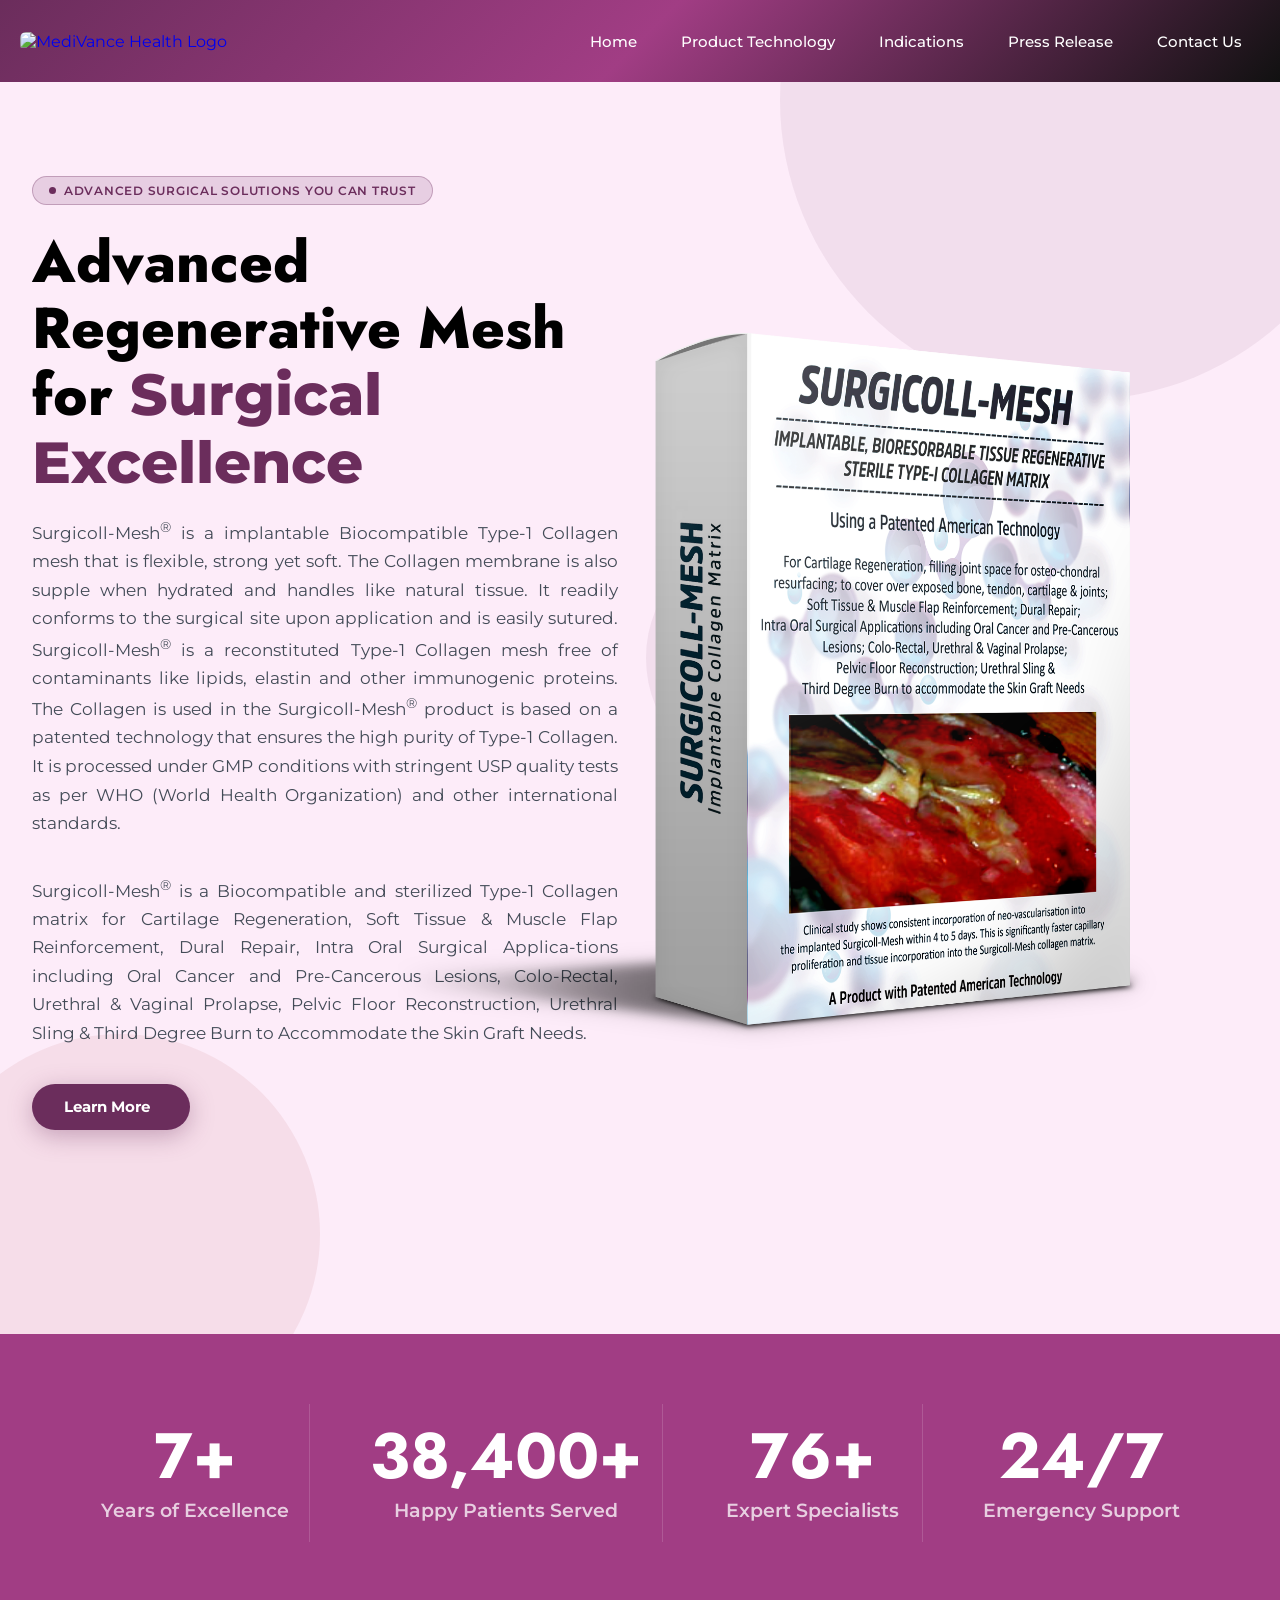
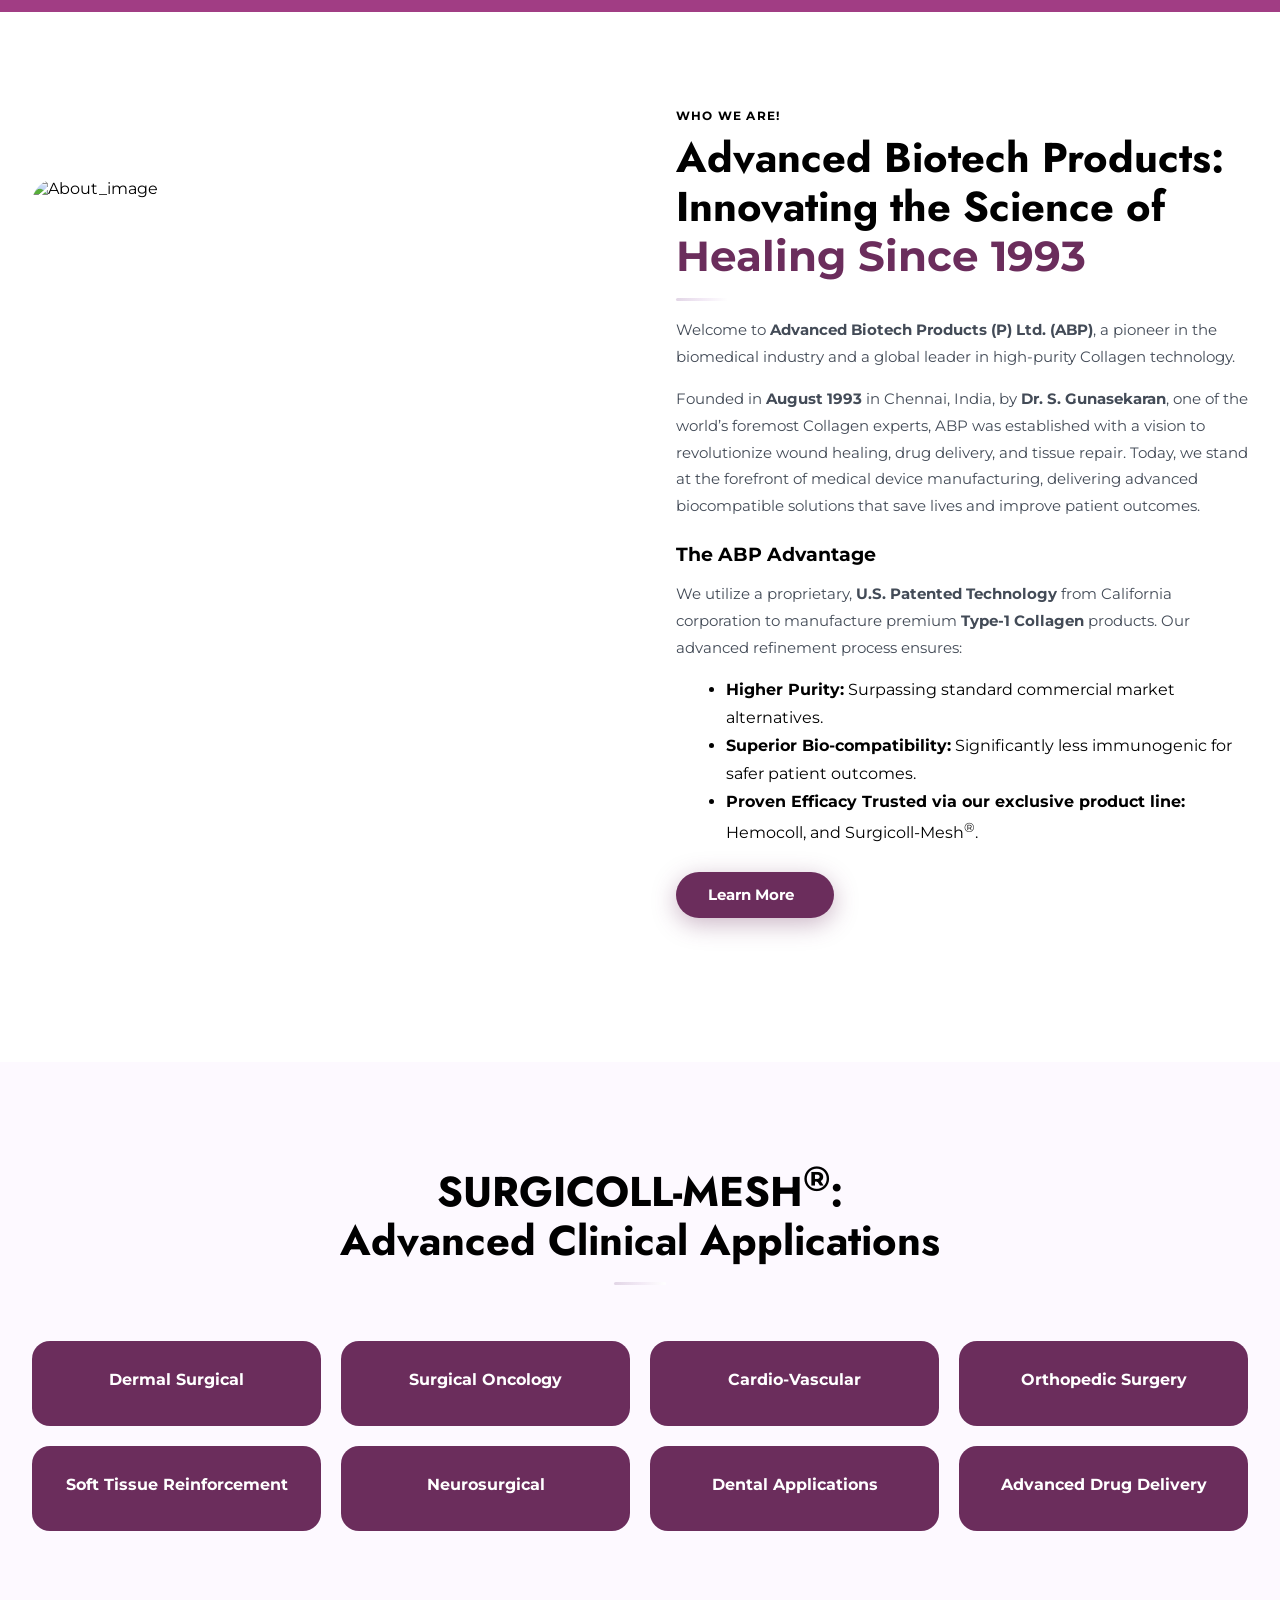
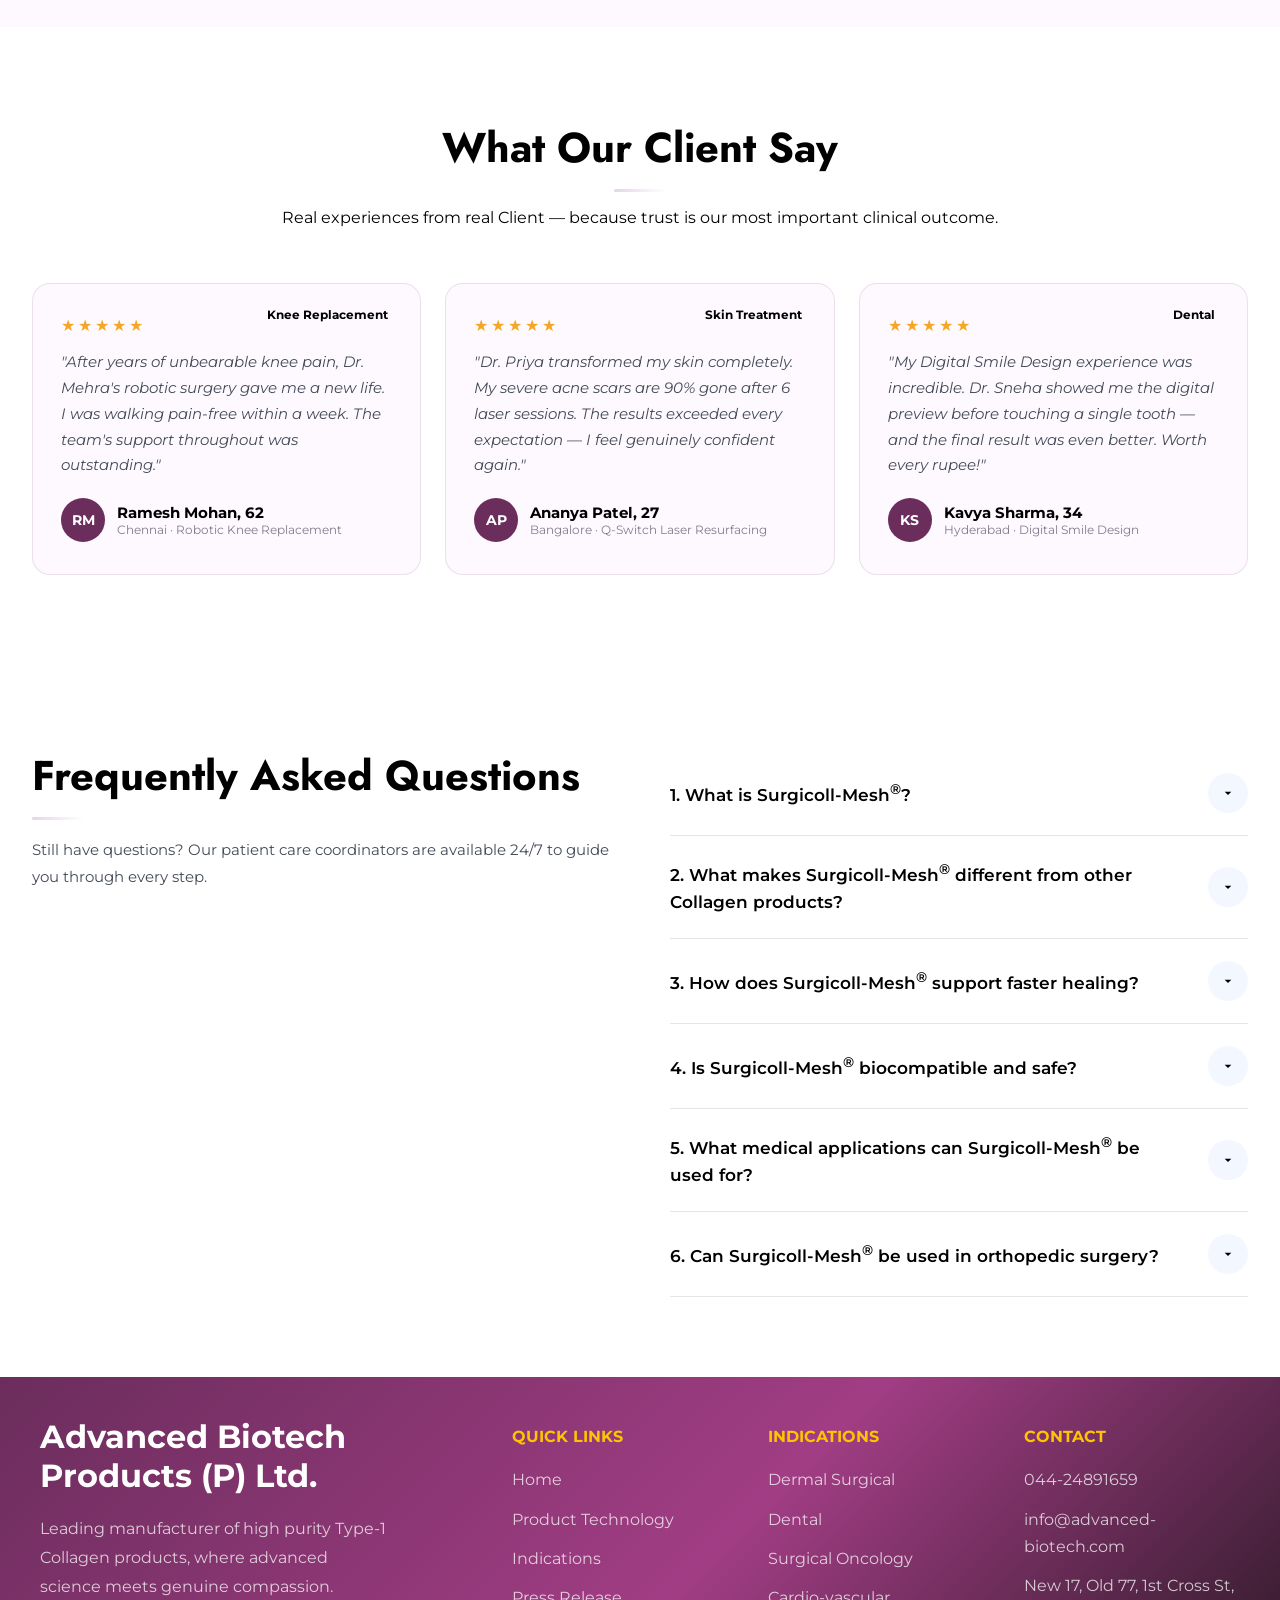
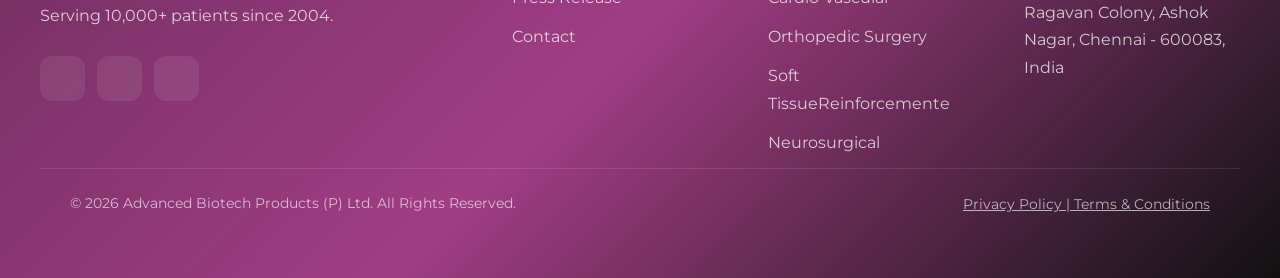
==== index.html @ 718ac9c0 "surgical changes" ====
<!DOCTYPE html>
<html lang="en">

<head>
  <meta charset="UTF-8">
  <meta name="viewport" content="width=device-width, initial-scale=1.0">
  <title>Home | Advanced Biotech Products Pvt Ltd</title>
  <link rel="icon" href="./home/ABP-symbol.png" type="image/x-icon">
  <link rel="stylesheet" href="./css/nav_footer.css">
  <link rel="stylesheet" href="./css/main.css">
  <!-- Font Awesome CDN for icons  -->
  <link rel="stylesheet" href="https://cdnjs.cloudflare.com/ajax/libs/font-awesome/7.0.1/css/all.min.css"
    integrity="sha512-2SwdPD6INVrV/lHTZbO2nodKhrnDdJK9/kg2XD1r9uGqPo1cUbujc+IYdlYdEErWNu69gVcYgdxlmVmzTWnetw=="
    crossorigin="anonymous" referrerpolicy="no-referrer" />
  <link rel="stylesheet" href="https://cdnjs.cloudflare.com/ajax/libs/font-awesome/7.0.1/css/all.min.css"
    integrity="sha512-2SwdPD6INVrV/lHTZbO2nodKhrnDdJK9/kg2XD1r9uGqPo1cUbujc+IYdlYdEErWNu69gVcYgdxlmVmzTWnetw=="
    crossorigin="anonymous" referrerpolicy="no-referrer" />
</head>

<body>
  <!--Header-->
  <div id="rs-header"></div>
  <script>
    fetch("./page/nav.html")
      .then(res => res.text())
      .then(data => {
        document.getElementById("rs-header").innerHTML = data;
        initNavbar();
      });</script>
  <!-- Hero -->
  <section id="hero">
    <div class="hero-bg-shapes">
      <div class="hero-circle hc1"></div>
      <div class="hero-circle hc2"></div>
      <div class="hero-circle hc3"></div>
    </div>
    <div class="hero-grid">
      <div class="hero-content reveal">
        <div class="hero-badge">
          <div class="hero-badge-dot"></div>
          <span>Advanced Surgical Solutions You Can Trust</span>
        </div>
        <h1 class="hero-h1 ">Advanced Regenerative Mesh for <em>Surgical Excellence</em></h1>
        <p class="hero-sub text-dark">Surgicoll-Mesh<sup>®</sup> is a implantable Biocompatible Type-1 Collagen mesh
          that is flexible, strong yet soft. The Collagen
          membrane is also supple when hydrated and handles like natural tissue. It readily conforms to the surgical
          site upon application and is easily sutured. Surgicoll-Mesh<sup>®</sup> is a reconstituted Type-1 Collagen
          mesh free of
          contaminants like lipids, elastin and other immunogenic proteins. The Collagen is used in the
          Surgicoll-Mesh<sup>®</sup>
          product is based on a patented technology that ensures the high purity of Type-1 Collagen. It is processed
          under
          GMP conditions with stringent USP quality tests as per WHO (World Health Organization) and other international
          standards.</p>
        <p class="hero-sub  text-dark">Surgicoll-Mesh<sup>®</sup> is a Biocompatible and sterilized Type-1 Collagen
          matrix for Cartilage Regeneration, Soft Tissue & Muscle Flap Reinforcement, Dural Repair, Intra Oral Surgical
          Applica-tions including Oral Cancer and Pre-Cancerous Lesions, Colo-Rectal, Urethral & Vaginal Prolapse,
          Pelvic Floor Reconstruction, Urethral Sling & Third Degree Burn to Accommodate the Skin Graft Needs. </p>
        <div class="hero-btns">
          <a href="./page/product.html" class="btn-primary">
            Learn More
            <i class="fa-solid fa-arrow-right"></i>
          </a>
        </div>
      </div>
      <!-- Floating Inquiry Form -->
      <div class="image-box">
        <img src="./home/Surgicoll-Mesh High Res Box.png" alt="Doctor_image" class="floating-img">
      </div>
    </div>
  </section>

  <!-- ─── STATS BAND ─── -->
  <div class="stats-band" id="stats-section">
    <div class="stats-inner">

      <div class="stat-item">
        <span class="stat-num" data-target="20">0</span>
        <div class="stat-label">Years of Excellence</div>
      </div>

      <div class="stat-item">
        <span class="stat-num" data-target="100000">0</span>
        <div class="stat-label">Happy Patients Served</div>
      </div>

      <div class="stat-item">
        <span class="stat-num" data-target="200">0</span>
        <div class="stat-label">Expert Specialists</div>
      </div>

      <div class="stat-item">
        <span class="stat-num">24/7</span>
        <div class="stat-label">Emergency Support</div>
      </div>

    </div>
  </div>

  <!--About-->
  <section id="about-us">
    <div class="section-inner">
      <div class="about-grid">
        <div class="about-img reveal">
          <div class="about-img-main">
            <img src="./home/who_we_are.jpg" alt="About_image" width="100%" height="100%"
              style="object-fit:cover;border-radius:8px;">
          </div>
        </div>
        <div class="about-content reveal reveal-delay-2">
          <span class="section-tag">Who We Are!</span>
          <h2 class="section-h2">Advanced Biotech Products: Innovating the Science of <em
              style="color:var(--purple-brand);font-style:normal">Healing Since 1993</em></h2>
          <div class="divider"></div>
          <p style="font-size:.95rem;color:var(--text-mid);line-height:1.75;margin-bottom:16px;">Welcome to <b>Advanced
              Biotech Products (P) Ltd. (ABP)</b>, a pioneer in the biomedical industry and a global leader in
            high-purity
            Collagen technology.</p>
          <p style="font-size:.95rem;color:var(--text-mid);line-height:1.75;">Founded in <b>August 1993</b> in Chennai,
            India,
            by <b>Dr. S. Gunasekaran</b>, one of the world’s foremost Collagen experts, ABP was established with a
            vision to
            revolutionize wound healing, drug delivery, and tissue repair. Today, we stand at the forefront of medical
            device manufacturing, delivering advanced biocompatible solutions that save lives and improve patient
            outcomes.</p>
          <div class="tags">
            <h3 class="tag-heading">The ABP Advantage</h3>
            <p class="tag-sub">We utilize a proprietary, <b>U.S. Patented Technology</b> from California corporation to
              manufacture premium <b>Type-1 Collagen</b> products. Our advanced refinement process ensures:</p>
            <ul class="tag-list">
              <li class="tag-item"><b>Higher Purity:</b> Surpassing standard commercial market alternatives.</li>
              <li class="tag-item"><b>Superior Bio-compatibility:</b> Significantly less immunogenic for safer patient
                outcomes.</li>
              <li class="tag-item"><b>Proven Efficacy Trusted via our exclusive product line:</b> Hemocoll, and
                Surgicoll-Mesh<sup>®</sup>.</li>
            </ul>
          </div>
          <div class="hero-btns">
            <a href="./page/product.html" class="btn-primary">
              Learn More
              <i class="fa-solid fa-arrow-right"></i>
            </a>
          </div>
        </div>
      </div>
    </div>
  </section>
 
  <!-- ─── SERVICES ─── -->
  <section id="services">
    <div class="section-inner">
      <div class="section-header center">
        <h2 class="section-h2">SURGICOLL-MESH<sup>®</sup>:<br>Advanced Clinical Applications
        </h2>
        <div class="divider center"></div>
      </div>
      <div class="services-grid">
        <div class="service-card reveal">
          <div class="sc-content">
            <div class="sc-title">
              <p class="sc-link">Dermal Surgical</p>
            </div>
          </div>
        </div>

        <div class="service-card reveal reveal-delay-1">
          <div class="sc-content">
            <div class="sc-title">
              <p class="sc-link">Surgical Oncology</p>
            </div>
          </div>
        </div>

        <div class="service-card reveal reveal-delay-2">
          <div class="sc-content">
            <div class="sc-title">
              <p class="sc-link">Cardio-Vascular</p>
            </div>
          </div>
        </div>

        <div class="service-card reveal reveal-delay-3">
          <div class="sc-content">
            <div class="sc-title">
              <p class="sc-link">Orthopedic Surgery</p>
            </div>
          </div>
        </div>

        <div class="service-card reveal">
          <div class="sc-content">
            <div class="sc-title">
              <p class="sc-link">Soft Tissue Reinforcement</p>
            </div>
          </div>
        </div>

        <div class="service-card reveal reveal-delay-1">
          <div class="sc-content">
            <div class="sc-title">
              <p class="sc-link">Neurosurgical</p>
            </div>
          </div>
        </div>

        <div class="service-card reveal reveal-delay-2">
          <div class="sc-content">
            <div class="sc-title">
              <p class="sc-link">Dental Applications</p>
            </div>
          </div>
        </div>

        <div class="service-card reveal reveal-delay-3">
          <div class="sc-content">
            <div class="sc-title">
              <p class="sc-link">Advanced Drug Delivery</p>
            </div>
          </div>
        </div>

      </div>
    </div>
  </section>




  <!-- ─── TESTIMONIALS ─── -->
  <section id="testimonials">
    <div class="section-inner">
      <div class="section-header center">
        <h2 class="section-h2">What Our Client Say</h2>
        <div class="divider center"></div>
        <p class="section-sub">Real experiences from real Client — because trust is our most important clinical
          outcome.</p>
      </div>
      <div class="testimonials-slider">

        <div class="testi-card reveal">
          <div class="testi-tag">Knee Replacement</div>
          <div class="testi-stars"><span>★</span><span>★</span><span>★</span><span>★</span><span>★</span></div>
          <div class="testi-quote">"After years of unbearable knee pain, Dr. Mehra's robotic surgery gave me a new life.
            I was walking pain-free within a week. The team's support throughout was outstanding."</div>
          <div class="testi-author">
            <div class="ta-avatar" style="background:var(--purple-brand);color:#fff">RM</div>
            <div>
              <div class="ta-name">Ramesh Mohan, 62</div>
              <div class="ta-info">Chennai · Robotic Knee Replacement</div>
            </div>
          </div>
        </div>

        <div class="testi-card reveal reveal-delay-1">
          <div class="testi-tag">Skin Treatment</div>
          <div class="testi-stars"><span>★</span><span>★</span><span>★</span><span>★</span><span>★</span></div>
          <div class="testi-quote">"Dr. Priya transformed my skin completely. My severe acne scars are 90% gone after 6
            laser sessions. The results exceeded every expectation — I feel genuinely confident again."</div>
          <div class="testi-author">
            <div class="ta-avatar" style="background:var(--purple-brand);color:#fff">AP</div>
            <div>
              <div class="ta-name">Ananya Patel, 27</div>
              <div class="ta-info">Bangalore · Q-Switch Laser Resurfacing</div>
            </div>
          </div>
        </div>

        <div class="testi-card reveal reveal-delay-2">
          <div class="testi-tag">Dental</div>
          <div class="testi-stars"><span>★</span><span>★</span><span>★</span><span>★</span><span>★</span></div>
          <div class="testi-quote">"My Digital Smile Design experience was incredible. Dr. Sneha showed me the digital
            preview before touching a single tooth — and the final result was even better. Worth every rupee!"</div>
          <div class="testi-author">
            <div class="ta-avatar" style="background:var(--purple-brand);color:#fff">KS</div>
            <div>
              <div class="ta-name">Kavya Sharma, 34</div>
              <div class="ta-info">Hyderabad · Digital Smile Design</div>
            </div>
          </div>
        </div>

      </div>
    </div>
  </section>

  <!-- ─── FAQ ─── -->
<section id="faq">
  <div class="section-inner">
    <div class="faq-grid">

      <!-- Left Content -->
      <div class="reveal">
        <h2 class="section-h2">Frequently Asked Questions</h2>
        <div class="divider"></div>

        <p class="faq-content-text">
          Still have questions? Our patient care coordinators are available 24/7 to guide you through every step.
        </p>
      </div>

      <!-- FAQ List -->
      <div class="faq-list reveal reveal-delay-2">

        <div class="faq-item">
          <button class="faq-q">
            <span>1. What is Surgicoll-Mesh<sup>®</sup>?</span>
            <span class="faq-arrow">
              <svg viewBox="0 0 24 24">
                <path d="M7 10l5 5 5-5z" />
              </svg>
            </span>
          </button>
          <div class="faq-a">
            <div class="faq-content">
              <p>Surgicoll-Mesh<sup>®</sup> is an implantable, bioresorbable, sterile Type-1 Collagen matrix designed to support tissue regeneration, wound healing, and surgical reconstruction. It is manufactured using patented high-purity Collagen technology for superior biocompatibility and clinical performance.</p>
            </div>
          </div>
        </div>

        <div class="faq-item">
          <button class="faq-q">
            <span>2. What makes Surgicoll-Mesh<sup>®</sup> different from other Collagen products?</span>
            <span class="faq-arrow">
              <svg viewBox="0 0 24 24">
                <path d="M7 10l5 5 5-5z" />
              </svg>
            </span>
          </button>
          <div class="faq-a">
            <div class="faq-content">
              <p>Unlike conventional Collagen products, Surgicoll-Mesh<sup>®</sup> contains ultra-pure Type-1 Collagen that is free from contaminants such as elastin, lipids, and immunogenic proteins. Its phosphorylated Collagen structure enhances cellular signaling and promotes faster tissue regeneration.</p>
            </div>
          </div>
        </div>

        <div class="faq-item">
          <button class="faq-q">
            <span>3. How does Surgicoll-Mesh<sup>®</sup> support faster healing?</span>
            <span class="faq-arrow">
              <svg viewBox="0 0 24 24">
                <path d="M7 10l5 5 5-5z" />
              </svg>
            </span>
          </button>
          <div class="faq-a">
            <div class="faq-content">
              <p>The phosphorylated Type-1 Collagen helps attract cells, improve cell communication, and stimulate tissue remodeling. Clinical observations have shown neo-vascularization and capillary formation within 4 to 5 days after application, supporting faster healing and tissue integration.</p>
            </div>
          </div>
        </div>

        <div class="faq-item">
          <button class="faq-q">
            <span>4. Is Surgicoll-Mesh<sup>®</sup> biocompatible and safe?</span>
            <span class="faq-arrow">
              <svg viewBox="0 0 24 24">
                <path d="M7 10l5 5 5-5z" />
              </svg>
            </span>
          </button>
          <div class="faq-a">
            <div class="faq-content">
              <p>Yes. Surgicoll-Mesh<sup>®</sup> is highly biocompatible, non-immunogenic, and designed to integrate naturally with surrounding tissues. It is manufactured under stringent quality standards and sterilized using ethylene oxide for safe clinical use.</p>
            </div>
          </div>
        </div>

        <div class="faq-item">
          <button class="faq-q">
            <span>5. What medical applications can Surgicoll-Mesh<sup>®</sup> be used for?</span>
            <span class="faq-arrow">
              <svg viewBox="0 0 24 24">
                <path d="M7 10l5 5 5-5z" />
              </svg>
            </span>
          </button>
          <div class="faq-a">
            <div class="faq-content">
              <p>Surgicoll-Mesh<sup>®</sup> is used in oral and maxillofacial surgery, burn care, diabetic ulcer treatment, orthopedic procedures, cartilage regeneration, hernia repair, pelvic floor reconstruction, cardiovascular surgery, and neurosurgical applications such as dura repair and nerve wrapping.</p>
            </div>
          </div>
        </div>

        <div class="faq-item">
          <button class="faq-q">
            <span>6. Can Surgicoll-Mesh<sup>®</sup> be used in orthopedic surgery?</span>
            <span class="faq-arrow">
              <svg viewBox="0 0 24 24">
                <path d="M7 10l5 5 5-5z" />
              </svg>
            </span>
          </button>
          <div class="faq-a">
            <div class="faq-content">
              <p>Yes. It is suitable for osteochondral resurfacing, cartilage regeneration, tendon repair, rotator cuff reconstruction, Achilles tendon repair, and other orthopedic soft tissue applications where tissue support and regeneration are required.</p>
            </div>
          </div>
        </div>

      </div>
    </div>
  </div>
</section>


  <!-- _____footer_______-->
  <div id="rs-footer"></div>
  <script>
    fetch("./page/footer.html")
      .then(res => res.text())
      .then(data => {
        document.getElementById("rs-footer").innerHTML = data;
      });</script>
  <script src="./js/nav.js"></script>
  <script src="./js/main.js"></script>
</body>

</html>
---- css/nav_footer.css ----
@import url('https://fonts.googleapis.com/css2?family=Montserrat:ital,wght@0,100..900;1,100..900&display=swap');

* {
    margin: 0;
    padding: 0;
    box-sizing: border-box;
    font-family: 'Montserrat', sans-serif;
}

:root {

    /* Primary Brand Colors */
    --purple-brand: #6B2D5C;     /* Main pill button & lower headline text */
    --navy-brand: #131E51;       /* Top description text */
    --purple-mid: #fdecf9;       /* Mid-tone purple for hover states/ui elements */

    /* Accent Colors */
    --lavender-accent: #E2D6E6;  /* Soft lavender-pink from background wave */
    --lavender-light: #F6F0F8;   /* Lightened tint for background highlights */
    --plum-bright: #A13D84;      /* Vibrant purple variation for interactive elements */

    /* Neutrals */
    --white: #FFFFFF;
    --off-white: #FDF9FF;        /* Extremely light purple-tinted background from image */

    /* Text Colors */
    --text-dark: #182230;        /* Main high-contrast bold headline text */
    --text-mid: #434B57;         /* Readable description/body text */
    --text-light: #807D8C;       /* Muted text and captions */

    /* Borders & Shadows (Softened and tinted to match the new palette) */
    --border: rgba(107, 45, 92, 0.12);

    --shadow-sm: 0 2px 12px rgba(19, 30, 81, 0.06);
    --shadow-md: 0 8px 32px rgba(107, 45, 92, 0.08);
    --shadow-lg: 0 20px 60px rgba(107, 45, 92, 0.12);

    --glass: rgba(255, 255, 255, 0.85);

    /* Main Hero Gradient (Elegant transition from deep navy to rich brand purple) */
    --gradient-hero: linear-gradient(135deg,
            #6B2D5C 0%,
            #FFFFFF 100%);

    /* Brand Accent Gradient (Soft fluid transition inspired by the background wave) */
    --gradient-accent: linear-gradient(90deg,
            #E2D6E6 0%,
            #F2E9F5 50%,
            #FFFFFF 100%);
     --gradient-bar:linear-gradient(135deg, #6B2D5C, #A13D84, #111111);
    /* Optional Section Gradient */
    --gradient-section: linear-gradient(135deg,
            #FDF9FF 0%,
            #F2EAF5 100%);

    --radius: 18px;
    --radius-sm: 10px;
}


/* ─────────────────────────────
   MEDIVANCE NAVBAR
───────────────────────────── */

.mv-nav-wrap {
    position: fixed;
    top: 0;
    left: 0;
    width: 100%;
    z-index: 9999;
    transition: 0.35s ease;
    padding: 0 20px;
    box-sizing: border-box;
    background: var(--gradient-bar);
}

.mv-nav-wrap.mv-nav-solid {
    background: rgba(255, 255, 255, 0.96);
    backdrop-filter: blur(18px);
    box-shadow: 0 8px 30px rgba(0, 0, 0, 0.06);
    border-bottom: 1px solid rgba(0, 0, 0, 0.06);
}

.mv-nav-inner {
    max-width: 1320px;
    margin: auto;
    height: 82px;
    display: flex;
    align-items: center;
    justify-content: space-between;
    gap: 20px;
}

/* LOGO */

.mv-nav-logo {
    display: flex;
    align-items: center;
    text-decoration: none;
    flex-shrink: 0;
}

.mv-nav-logo img {
    width: 300px;
    max-width: 300px;
    border-radius: 6px;
    height: auto;
    display: block;
}

/* NAV LINKS */

.mv-nav-links {
    display: flex;
    align-items: center;
    gap: 8px;
    list-style: none;
    margin: 0;
    padding: 0;
}

.mv-nav-item {
    position: relative;
}

.mv-nav-link {
    position: relative;
    display: flex;
    align-items: center;
    justify-content: center;
    text-decoration: none;
    font-size: 15px;
    font-weight: 500;
    color: #ffffff;
    padding: 12px 18px;
    border-radius: 12px;
    transition: 0.3s ease;
    white-space: nowrap;
}

.mv-nav-wrap.mv-nav-solid .mv-nav-link {
    color: #1e293b;
}

.mv-nav-link:hover {
    background: rgba(255, 255, 255, 0.12);
    color: var(--off-white);
}

/* CTA */

.mv-nav-btn {
    display: inline-flex;
    align-items: center;
    justify-content: center;
    padding: 13px 24px;
    background: var(--navy);
    border: 1px solid #585858;
    color: #ffffff;
    border-radius: 14px;
    text-decoration: none;
    font-size: 14px;
    font-weight: 600;
    transition: 0.3s ease;
}

.mv-nav-btn:hover {
    background: var(--cyan);
    transform: translateY(-2px);
    color: #ffffff;
}

/* DESKTOP DROPDOWN */

.mv-dropdown-menu {
    position: absolute;
    top: 115%;
    left: 0;
    min-width: 260px;
    background-color : #ffe7f9;
    border-radius: 18px;
    padding: 14px;
    list-style: none;
    margin: 0;
    opacity: 0;
    visibility: hidden;
    transform: translateY(10px);
    transition: 0.3s ease;
    box-shadow: 0 18px 50px rgba(0, 0, 0, 0.08);
    border: 1px solid rgba(0, 0, 0, 0.05);
}

.mv-has-dropdown:hover .mv-dropdown-menu {
    opacity: 1;
    visibility: visible;
    transform: translateY(0);
}

.mv-dropdown-item {
    width: 100%;
}

.mv-dropdown-link {
    display: block;
    padding: 12px 14px;
    border-radius: 12px;
    text-decoration: none;
    color: #334155;
    font-size: 14px;
    transition: 0.25s ease;
}

.mv-dropdown-link:hover {
    background: var(--purple-brand);
    color: var(--white);
}

/* MOBILE TOGGLE */

.mv-mobile-toggle {
    width: 48px;
    height: 48px;
    display: none;
    align-items: center;
    justify-content: center;
    border-radius: 12px;
    cursor: pointer;
    transition: 0.3s ease;
}

.mv-mobile-toggle i {
    font-size: 22px;
    color: #ffffff;
    transition: 0.3s ease;
}

.mv-nav-wrap.mv-nav-solid .mv-mobile-toggle i {
    color: #fff;
}

/* MOBILE */

@media(max-width:992px) {

    .mv-mobile-toggle {
        display: flex;
        z-index: 10001;
        background: var(--purple-brand);
        border: 1px solid #fff;
    }

    .mv-nav-links {
        position: fixed;
        top: 0;
        right: -100%;
        width: 320px;
        height: 100vh;
        background: #ffffff;
        flex-direction: column;
        align-items: flex-start;
        justify-content: flex-start;
        padding: 110px 24px 40px;
        gap: 10px;
        transition: 0.45s cubic-bezier(.77, 0, .18, 1);
        box-shadow: -10px 0 40px rgba(0, 0, 0, 0.08);
        overflow-y: auto;
    }

    .mv-nav-links.mv-menu-active {
        right: 0;
    }

    .mv-nav-item {
        width: 100%;
    }

    .mv-nav-link {
        width: 100%;
        justify-content: space-between;
        color: #0f172a !important;
        background: #FDECF9;
        padding: 16px 18px;
        border-radius: 14px;
        border: 0.5px solid #ffc5f0;
    }

    .mv-nav-btn {
        width: 100%;
        margin-top: 10px;
    }

    /* MOBILE DROPDOWN */

    .mv-has-dropdown.active .mv-nav-link i::after {
        transform: rotate(180deg);
    }

    .mv-dropdown-menu {
        position: relative;
        top: 0;
        left: 0;
        width: 100%;
        min-width: 100%;
        opacity: 1;
        visibility: visible;
        transform: none;
        box-shadow: none;
        border: none;
        border-radius: 14px;
        padding: 8px 0 0 12px;
        display: none;
        background: transparent;
    }

    .mv-has-dropdown.active .mv-dropdown-menu {
        display: block;
        animation: mvDropdownFade 0.35s ease;
    }

    .mv-dropdown-link {
        display: block;
        width: 100%;
        padding: 14px 16px;
        border-radius: 12px;
        background: #f8fafc;
        color: #0f172a;
        font-size: 14px;
        margin-bottom: 8px;
        text-decoration: none;
        transition: 0.3s ease;
    }

    .mv-dropdown-link:hover {
        background: var(--purple-brand);
    }
    .mv-nav-logo img {
    width: auto;
}

}

/* BODY LOCK */

.mv-body-lock {
    overflow: hidden;
}

/* DROPDOWN ANIMATION */

@keyframes mvDropdownFade {

    from {
        opacity: 0;
        transform: translateY(-8px);
    }

    to {
        opacity: 1;
        transform: translateY(0);
    }

}

/* ─────────────────────────────
   MEDIVANCE FOOTER*/
.abpf-footer {
    background: linear-gradient(135deg, #6B2D5C, #A13D84, #111111);
    padding: 80px 0 0;
    overflow: hidden;
    padding:40px
}

.abpf-grid {
    max-width: 1300px;
    margin: auto;
    display: grid;
    grid-template-columns: 2fr 1fr 1fr 1fr;
    gap: 40px;
}

.abpf-logo-text {
    color: #fff;
    font-size: 32px;
    font-weight: 700;
    margin-bottom: 20px;
    margin-right: 50px
}

.abpf-description {
    color: rgba(255, 255, 255, .75);
    line-height: 1.8;
    max-width: 350px;
}

.abpf-socials {
    display: flex;
    gap: 12px;
    margin-top: 25px;
}

.abpf-social-link {
    width: 45px;
    height: 45px;
    background: rgba(255, 255, 255, .08);
    border-radius: 12px;
    display: flex;
    align-items: center;
    justify-content: center;
    text-decoration: none;
    color: #fff;
    transition: .3s;
}

.abpf-social-link:hover {
    background: var(--purple-brand);
    transform: translateY(-4px);
}

.abpf-column {
    padding-top: 10px;
}

.abpf-heading {
    color: #FFC400;
    margin-bottom: 20px;
    font-size: 16px;
    text-transform: uppercase;
}

.abpf-list {
    list-style: none;
    padding: 0;
    margin: 0;
}

.abpf-item {
    margin-bottom: 12px;
}

.abpf-link {
    color: rgba(255, 255, 255, .75);
    text-decoration: none;
    transition: .3s;
    line-height: 1.7;
}

.abpf-link:hover {
    color: #FFC400;
    padding-left: 5px;
}

.abpf-bottom {
    border-top: 1px solid rgba(255, 255, 255, .1);
    max-width: 1300px;
    margin: auto;
    padding: 25px 30px;
    display: flex;
    justify-content: space-between;
    align-items: center;
    flex-wrap: wrap;
    gap: 15px;
}

.abpf-copyright,
.abpf-policy {
    color: rgba(255, 255, 255, .65);
    font-size: 14px;
}

/* Tablet */

@media(max-width:991px) {

    .abpf-grid {
        grid-template-columns: 1fr 1fr;
    }

    .abpf-brand {
        grid-column: 1 / -1;
    }

}

/* Mobile */

@media(max-width:767px) {

    .abpf-grid {
        grid-template-columns: 1fr;
        padding: 0 20px 40px;
        gap: 30px;
    }

    .abpf-logo-text {
        font-size: 26px;
    }

    .abpf-bottom {
        flex-direction: column;
        text-align: center;
        padding: 20px;
    }

}
---- css/main.css ----
/** Montserrat Font **/
@import url('https://fonts.googleapis.com/css2?family=Montserrat:ital,wght@0,100..900;1,100..900&display=swap');
/**Jost Font **/
@import url('https://fonts.googleapis.com/css2?family=Jost:ital,wght@0,100..900;1,100..900&display=swap');

* {
    margin: 0;
    padding: 0;
    box-sizing: border-box;
}

:root {

    /* Primary Brand Colors */
    --purple-brand: #6B2D5C;
    /* Main pill button & lower headline text */
    --navy-brand: #131E51;
    /* Top description text */
    --purple-mid: #fdecf9;
    /* Mid-tone purple for hover states/ui elements */

    /* Accent Colors */
    --lavender-accent: #E2D6E6;
    /* Soft lavender-pink from background wave */
    --lavender-light: #F6F0F8;
    /* Lightened tint for background highlights */
    --plum-bright: #A13D84;
    /* Vibrant purple variation for interactive elements */

    /* Neutrals */
    --white: #FFFFFF;
    --off-white: #FDF9FF;
    /* Extremely light purple-tinted background from image */

    /* Text Colors */
    --text-dark: #182230;
    /* Main high-contrast bold headline text */
    --text-mid: #434B57;
    /* Readable description/body text */
    --text-light: #807D8C;
    /* Muted text and captions */

    /* Borders & Shadows (Softened and tinted to match the new palette) */
    --border: rgba(107, 45, 92, 0.12);

    --shadow-sm: 0 2px 12px rgba(19, 30, 81, 0.06);
    --shadow-md: 0 8px 32px rgba(107, 45, 92, 0.08);
    --shadow-lg: 0 20px 60px rgba(107, 45, 92, 0.12);

    --glass: rgba(255, 255, 255, 0.85);

    /* Main Hero Gradient (Elegant transition from deep navy to rich brand purple) */
    --gradient-hero: linear-gradient(135deg,
            #6B2D5C 0%,
            #FFFFFF 100%);
    --gradient-bar: linear-gradient(135deg, #6B2D5C, #A13D84, #111111);

    /* Brand Accent Gradient (Soft fluid transition inspired by the background wave) */
    --gradient-accent: linear-gradient(90deg,
            #E2D6E6 0%,
            #F2E9F5 50%,
            #FFFFFF 100%);

    /* Optional Section Gradient */
    --gradient-section: linear-gradient(135deg,
            #FDF9FF 0%,
            #F2EAF5 100%);

    --radius: 18px;
    --radius-sm: 10px;
}

body{
    font-family: "Montserrat", sans-serif;
}

/* ─── HERO ─── */
/* ─── HERO ─── */
#hero {
    min-height: 100vh;
    background: var(--purple-mid);
    position: relative;
    display: flex;
    align-items: center;
    overflow: hidden;
    position: relative;
}

.hero-bg-shapes {
    position: absolute;
    inset: 0;
    pointer-events: none;
}

.hero-circle {
    position: absolute;
    border-radius: 50%;
    opacity: .07;
}

.hc1 {
    width: 600px;
    height: 600px;
    background: var(--purple-brand);
    top: -200px;
    right: -100px;
}

.hc2 {
    width: 400px;
    height: 400px;
    background: #992525;
    bottom: -100px;
    left: -80px;
}

.hc3 {
    width: 250px;
    height: 250px;
    background: var(--purple-brand);
    top: 40%;
    right: 30%;
}

.hero-grid {
    max-width: 1680px;
    margin: 0 auto;
    padding: 80px 32px 60px;
    display: grid;
    grid-template-columns: 1fr 600px;
    gap: 30px;
    align-items: center;
    position: relative;
    z-index: 2;
}

.hero-badge {
    display: inline-flex;
    align-items: center;
    gap: 8px;
    background: rgba(107, 45, 92, .15);
    border: 1px solid rgba(107, 45, 92, .3);
    border-radius: 50px;
    padding: 6px 16px;
    margin-bottom: 24px;
}

.hero-badge span {
    font-size: .78rem;
    font-weight: 600;
    color: var(--purple-brand);
    letter-spacing: .06em;
    text-transform: uppercase;
}

.hero-badge-dot {
    width: 7px;
    height: 7px;
    background: var(--purple-brand);
    border-radius: 50%;
    animation: pulse 2s infinite;
}

@keyframes pulse {

    0%,
    100% {
        transform: scale(1);
        opacity: 1;
    }

    50% {
        transform: scale(1.4);
        opacity: .6;
    }
}

.hero-h1 {
     font-family: "Jost", sans-serif;
    font-size: clamp(2.4rem, 5vw, 3.6rem);
    font-weight: 800;
    color: #000000;
    line-height: 1.15;
    margin-bottom: 20px;
}

.hero-h1 em {
    font-style: normal;
    color: var(--purple-brand);
}

.hero-sub {
    font-size: 1.05rem;
    color: var(--text-mid);
    line-height: 1.7;
    max-width: 720px;
    margin-bottom: 36px;
    text-align: justify;
}

.hero-btns {
    display: flex;
    flex-wrap: wrap;
    gap: 12px;
    margin-bottom: 48px;
}

.btn-primary {
    background: var(--purple-brand);
    color: var(--white);
    padding: 14px 32px;
    border-radius: 50px;
    font-weight: 700;
    font-size: .92rem;
    text-decoration: none;
    display: inline-flex;
    align-items: center;
    gap: 8px;
    transition: all .25s;
    box-shadow: 0 6px 24px rgba(107, 45, 92, .35);
}

.btn-primary:hover {
    background: #fff;
    color: var(--purple-brand);
    transform: translateY(-2px);
    box-shadow: 0 10px 30px rgba(107, 45, 92, .4);
}

/* Floating Form */
.image-box {
    position: relative;
    width: 100%;
    border-radius: 30px;
}

/* Main Image */

.image-box img {
    width: 150%;
    display: block;
    transition: transform 0.6s ease;
    position: relative;
    left: -250px;
    z-index: 100;
}

/* Hover Zoom */

.image-box:hover img {
    transform: scale(1.05);
}

/* Hover Fade */

.image-box:hover::after {
    opacity: 0.7;
}

/* ─────────────────────────
   STATS BAND
───────────────────────── */

.stats-band {
    background: var(--plum-bright);
    padding: 70px 20px;
    overflow: hidden;
}

.stats-inner {
    max-width: 1300px;
    margin: auto;
    display: flex;
    justify-content: center;
    align-items: center;
    flex-wrap: wrap;
    gap: 40px;
}

.stat-item {
    /* flex: 1 220px; */
    min-width: 220px;
    text-align: center;
    padding: 20px;
    border-right: 1px solid rgba(255, 255, 255, 0.15);
}

.stat-item:last-child {
    border-right: none;
}

.stat-num {
     font-family: "Jost", sans-serif;
    font-size: clamp(2.5rem, 5vw, 4rem);
    font-weight: 700;
    color: var(--white);
    display: block;
    line-height: 1;
}

.stat-label {
    font-size: clamp(1rem, 2vw, 1.2rem);
    font-weight: 600;
    color: rgba(255, 255, 255, 0.75);
    margin-top: 10px;
}

/* Tablet */
@media (max-width: 991px) {
    .stats-inner {
        gap: 25px;
    }

    .stat-item {
        border-right: none;
        border-bottom: 1px solid rgba(255, 255, 255, .12);
        padding-bottom: 25px;
    }

    .stat-item:last-child {
        border-bottom: none;
    }
}

/* Mobile */
@media (max-width: 576px) {
    .stats-band {
        padding: 50px 15px;
    }

    .stats-inner {
        flex-direction: column;
        gap: 20px;
    }

    .stat-item {
        width: 100%;
        min-width: unset;
    }
}

/* ─── SECTION COMMONS ─── */
section {
    padding: 96px 0;
}

.section-inner {
    max-width: 1280px;
    margin: 0 auto;
    padding: 0 32px;
}



.section-h2 {
    font-size: clamp(1.8rem, 3.5vw, 2.6rem);
    font-weight: 700;
    color: var(--navy);
    line-height: 1.2;
    margin-bottom: 16px;
}



.section-header {
    margin-bottom: 56px;
}

.section-header.center {
    text-align: center;
}



.divider {
    width: 52px;
    height: 3px;
    background: var(--gradient-accent);
    border-radius: 3px;
    margin: 16px 0;
}

.divider.center {
    margin: 16px auto;
}

/* ─── SECTION COMMONS ABOUT ─── */
section {
    padding: 96px 0;
}

.section-inner {
    max-width: 1280px;
    margin: 0 auto;
    padding: 0 32px;
}

.section-tag {
    font-size: .75rem;
    font-weight: 700;
    color: var(--cyan);
    text-transform: uppercase;
    letter-spacing: .1em;
    display: block;
    margin-bottom: 10px;
}

.section-h2 {
     font-family: "Jost", sans-serif;
    font-size: clamp(1.8rem, 3.5vw, 2.6rem);
    font-weight: 700;
    color: var(--navy);
    line-height: 1.2;
    margin-bottom: 16px;
}

.section-header {
    margin-bottom: 56px;
}

.section-header.center {
    text-align: center;
}


.divider {
    width: 52px;
    height: 3px;
    background: var(--gradient-accent);
    border-radius: 3px;
    margin: 16px 0;
}

.divider.center {
    margin: 16px auto;
}

/* ─── ABOUT ─── */
#about-us {
    background: #fff;
}

.about-grid {
    display: grid;
    grid-template-columns: 1fr 1fr;
    gap: 72px;
    align-items: center;
}

.about-img {
    position: relative;
}

.about-img-main {
    width: 100%;
    border-radius: 24px;
    overflow: hidden;
    aspect-ratio: 4/5;
    background: linear-gradient(135deg, var(--blue) 0%, var(--navy) 100%);
    display: flex;
    align-items: center;
    justify-content: center;
}

.about-img-main svg {
    width: 120px;
    height: 120px;
    fill: rgba(255, 255, 255, .15);
}

.about-content .tags {
    margin: 24px 0;
}

.tags .tag-heading {
    margin-bottom: 15px;
}

.tags .tag-sub {
    font-size: .95rem;
    color: var(--text-mid);
    line-height: 1.75;
}

.about-tag {
    padding: 6px 16px;
    background: var(--lavender-light);
    border-radius: 50px;
    font-size: .8rem;
    font-weight: 600;
    color: var(--blue);
}

.tags .tag-list {
    margin-top: 15px;
    margin-left: 50px;
}

.tag-list li {
    line-height: 1.75;
}




/* ─── SERVICES ─── */
#services {
    background: var(--off-white);
}

.services-grid {
    display: grid;
    grid-template-columns: repeat(4, 1fr);
    gap: 20px;
}

.service-card {
    background: var(--purple-brand);
    border-radius: var(--radius);
    padding: 28px 24px;
    border: 1px solid var(--border);
    transition: all .3s;
    cursor: pointer;
    position: relative;
    overflow: hidden;
}

.service-card:hover {
    background: var(--plum-bright);
    transition: .6s;
}

.service-card::after {
    content: '';
    position: absolute;
    inset: 0;
    background: linear-gradient(135deg, var(--blue), var(--cyan));
    opacity: 0;
    transition: .3s;
}

.service-card:hover::after {
    opacity: 1;
}

.service-card:hover {
    transform: translateY(-6px);
    box-shadow: var(--shadow-lg);
}

.sc-content {
    position: relative;
    z-index: 1;
    text-align: center;
}

.sc-link {
    color: var(--white);
    text-decoration: none;
}

.sc-title {
    font-size: 1rem;
    font-weight: 700;
    color: var(--navy);
    margin-bottom: 8px;
    transition: .3s;
}

/* ─── TREATMENTS ─── */
#treatments {
    background: #fff;
}

.treatments-grid {
    display: grid;
    grid-template-columns: repeat(3, 1fr);
    gap: 28px;
}

.treatment-card {
    border-radius: var(--radius);
    overflow: hidden;
    border: 1px solid var(--border);
    transition: all .3s;
}

.treatment-card:hover {
    transform: translateY(-4px);
    box-shadow: var(--shadow-md);
}

.tc-thumb {
    height: 200px;
    background: linear-gradient(135deg, var(--blue) 0%, var(--navy) 100%);
    display: flex;
    align-items: center;
    justify-content: center;
    position: relative;
    overflow: hidden;
}

.tc-thumb-bg {
    font-size: 80px;
    opacity: .15;
    position: absolute;
}

.tc-badge {
    position: absolute;
    top: 14px;
    right: 14px;
    background: var(--cyan);
    color: var(--navy);
    font-size: .72rem;
    font-weight: 700;
    padding: 5px 12px;
    border-radius: 50px;
}

.tc-thumb svg {
    width: 60px;
    height: 60px;
    fill: rgba(255, 255, 255, .4);
    position: relative;
    z-index: 1;
}

.tc-body {
    padding: 24px;
}

.tc-title {
    font-size: 1.05rem;
    font-weight: 700;
    color: var(--navy);
    margin-bottom: 8px;
}

.tc-desc {
    font-size: .85rem;
    color: var(--text-mid);
    line-height: 1.65;
    margin-bottom: 16px;
}

.tc-tags {
    display: flex;
    flex-wrap: wrap;
    gap: 6px;
    margin-bottom: 16px;
}

.tc-tag {
    font-size: .74rem;
    padding: 4px 12px;
    background: var(--cyan-light);
    border-radius: 50px;
    color: var(--blue);
    font-weight: 500;
}

.tc-cta {
    display: inline-flex;
    align-items: center;
    gap: 6px;
    font-size: .84rem;
    font-weight: 600;
    color: var(--blue);
    text-decoration: none;
    transition: .2s;
}

.tc-cta:hover {
    color: var(--cyan);
}

/* ─── WHY CHOOSE US ─── */
#why {
    background: var(--navy);
    position: relative;
    overflow: hidden;
}

#why::before {
    content: '';
    position: absolute;
    top: -200px;
    right: -200px;
    width: 600px;
    height: 600px;
    background: rgba(26, 200, 200, .05);
    border-radius: 50%;
}

.why-grid {
    display: grid;
    grid-template-columns: repeat(3, 1fr);
    gap: 28px;
}

.why-card {
    background: rgba(255, 255, 255, .05);
    border: 1px solid rgba(255, 255, 255, .08);
    border-radius: var(--radius);
    padding: 32px 26px;
    transition: all .3s;
}

.why-card:hover {
    background: rgba(255, 255, 255, .1);
    transform: translateY(-4px);
}

.wc-icon {
    width: 54px;
    height: 54px;
    background: rgba(26, 200, 200, .15);
    border-radius: 14px;
    display: flex;
    align-items: center;
    justify-content: center;
    margin-bottom: 18px;
}

.wc-icon svg {
    width: 26px;
    height: 26px;
    fill: var(--cyan);
}

.wc-title {
    font-size: 1.05rem;
    font-weight: 700;
    color: #fff;
    margin-bottom: 10px;
}

.wc-desc {
    font-size: .86rem;
    color: rgba(255, 255, 255, .6);
    line-height: 1.65;
}

/* ─── DOCTORS ─── */
#team {
    background: var(--off-white);
}

.team-grid {
    display: grid;
    grid-template-columns: repeat(4, 1fr);
    gap: 24px;
}

.doctor-card {
    background: #fff;
    border-radius: var(--radius);
    overflow: hidden;
    border: 1px solid var(--border);
    transition: all .3s;
}

.doctor-card:hover {
    transform: translateY(-5px);
    box-shadow: var(--shadow-md);
}

.dc-exp {
    position: absolute;
    bottom: 14px;
    right: 14px;
    background: var(--cyan);
    color: var(--navy);
    font-size: .72rem;
    font-weight: 700;
    padding: 5px 12px;
    border-radius: 50px;
}

.dc-body {
    padding: 20px;
}

.dc-name {
    font-size: 1rem;
    font-weight: 700;
    color: var(--navy);
    margin-bottom: 4px;
}

.dc-spec {
    font-size: .82rem;
    color: var(--cyan);
    font-weight: 600;
    margin-bottom: 6px;
}

.dc-qual {
    font-size: .8rem;
    color: var(--text-light);
    margin-bottom: 14px;
}

.dc-cta {
    display: block;
    text-align: center;
    border: 2px solid var(--purple-brand);
    color: var(--purple-brand);
    padding: 9px;
    border-radius: 50px;
    font-size: .83rem;
    font-weight: 600;
    text-decoration: none;
    transition: .2s;
}

.dc-cta:hover {
    background: var(--purple-brand);
    color: #fff;
}

/* ─── TESTIMONIALS ─── */
#testimonials {
    background: #fff;
}

.testimonials-slider {
    display: grid;
    grid-template-columns: repeat(3, 1fr);
    gap: 24px;
}

.testi-card {
    background: var(--off-white);
    border-radius: var(--radius);
    padding: 32px 28px;
    border: 1px solid var(--border);
    position: relative;
    transition: .3s;
}

.testi-card:hover {
    box-shadow: var(--shadow-md);
}

.testi-stars {
    display: flex;
    gap: 3px;
    margin-bottom: 14px;
}

.testi-stars span {
    color: #f5a623;
    font-size: 1rem;
}

.testi-quote {
    font-size: .95rem;
    color: var(--text-mid);
    line-height: 1.7;
    margin-bottom: 20px;
    font-style: italic;
}

.testi-author {
    display: flex;
    align-items: center;
    gap: 12px;
}

.ta-avatar {
    width: 44px;
    height: 44px;
    border-radius: 50%;
    background: var(--blue);
    display: flex;
    align-items: center;
    justify-content: center;
    color: #fff;
    font-weight: 700;
    font-size: .9rem;
}

.ta-name {
    font-size: .92rem;
    font-weight: 700;
    color: var(--navy);
}

.ta-info {
    font-size: .78rem;
    color: var(--text-light);
}

.testi-tag {
    position: absolute;
    top: 20px;
    right: 20px;
    background: var(--cyan-light);
    color: var(--blue);
    font-size: .72rem;
    font-weight: 700;
    padding: 4px 12px;
    border-radius: 50px;
}

/** Case Stydy**/

.case-study {
    padding: 60px 0;
}

.case_video {
    margin-bottom: 40px;
}

iframe {
    border-radius: 8px;
    box-shadow: var(--shadow-md);
    width: 1920px;
    max-width: 100%;
    height: 700px;
}


/* FAQ SECTION */
#faq{
    background:#fff;
    padding:80px 0;
}

.faq-grid{
    display:grid;
    grid-template-columns:1fr 1fr;
    gap:60px;
    align-items:start;
}

.faq-content-text{
    font-size:15px;
    color:var(--text-mid);
    line-height:1.8;
    margin-bottom:28px;
}

/* FAQ LIST */
.faq-item{
    border-bottom:1px solid #e5e5e5;
}

.faq-q{
    width:100%;
    border:none;
    background:none;
    cursor:pointer;
    padding:22px 0;
    display:flex;
    align-items:center;
    gap:20px;
    text-align:left;

    font-size:17px;
    font-weight:600;
    line-height:1.6;
    color:var(--navy);
}

.faq-q span:first-child{
    flex:1;
}

.faq-arrow{
    width:40px;
    height:40px;
    min-width:40px;
    border-radius:50%;
    background:#f3f7ff;
    display:flex;
    align-items:center;
    justify-content:center;
    transition:.35s ease;
    flex-shrink:0;
}

.faq-arrow svg{
    width:16px;
    height:16px;
    fill:var(--blue);
    transition:.35s ease;
}

.faq-item.active .faq-arrow{
    background:var(--blue);
}

.faq-item.active .faq-arrow svg{
    fill:#fff;
    transform:rotate(180deg);
}

/* Smooth Animation */
.faq-a{
    height:0;
    overflow:hidden;
    transition:height .45s ease;
}

.faq-content{
    padding-bottom:20px;
}

.faq-a p{
    font-size:15px;
    color:var(--text-mid);
    line-height:1.8;
}

/* Tablet */
@media(max-width:991px){
    .faq-grid{
        grid-template-columns:1fr;
        gap:40px;
    }
}

/* Mobile */
@media(max-width:767px){

    #faq{
        padding:60px 0;
    }

    .faq-q{
        font-size:15px;
        padding:18px 0;
        gap:14px;
    }

    .faq-arrow{
        width:34px;
        height:34px;
        min-width:34px;
    }

    .faq-a p{
        font-size:14px;
    }
}

/* ─── SCROLL ANIMATIONS ─── */
.reveal {
    opacity: 0;
    transform: translateY(28px);
    transition: opacity .65s ease, transform .65s ease;
}

.reveal.visible {
    opacity: 1;
    transform: translateY(0);
}

.reveal-delay-1 {
    transition-delay: .1s;
}

.reveal-delay-2 {
    transition-delay: .2s;
}

.reveal-delay-3 {
    transition-delay: .3s;
}

.reveal-delay-4 {
    transition-delay: .4s;
}


@media(max-width:1024px) {
    .hero-grid {
        grid-template-columns: 1fr;
        gap: 40px;
        padding-top: 100px;
    }

    .hero-form-card {
        max-width: 500px;
    }

    .about-grid,
    .tech-grid,
    .appt-grid,
    .contact-grid,
    .faq-grid {
        grid-template-columns: 1fr;
        gap: 40px;
    }

    .services-grid {
        grid-template-columns: repeat(2, 1fr);
    }

    .treatments-grid {
        grid-template-columns: repeat(2, 1fr);
    }

    .team-grid {
        grid-template-columns: repeat(2, 1fr);
    }

    .testimonials-slider {
        grid-template-columns: 1fr;
    }

    .why-grid {
        grid-template-columns: repeat(2, 1fr);
    }

    .stats-inner {
        grid-template-columns: repeat(2, 1fr);
    }

    .footer-grid {
        grid-template-columns: 1fr 1fr;
        gap: 32px;
    }
}

@media (max-width:992px) {
    /* Main Image */

    .image-box img {
        left: -100px;
    }
}

@media(max-width:640px) {
    .nav-links {
        display: none;
    }

    .hamburger {
        display: flex;
    }

    .services-grid,
    .treatments-grid,
    .why-grid {
        grid-template-columns: 1fr;
    }

    .team-grid {
        grid-template-columns: 1fr;
    }

    .stats-inner {
        grid-template-columns: 1fr 1fr;
    }

    .footer-grid {
        grid-template-columns: 1fr;
    }

    .hero-btns {
        flex-direction: column;
    }

    .hero-h1 {
        font-size: 2rem;
    }

    .form-row {
        grid-template-columns: 1fr;
    }

    .about-list {
        grid-template-columns: 1fr;
    }

    .about-img-float {
        display: none;
    }
}
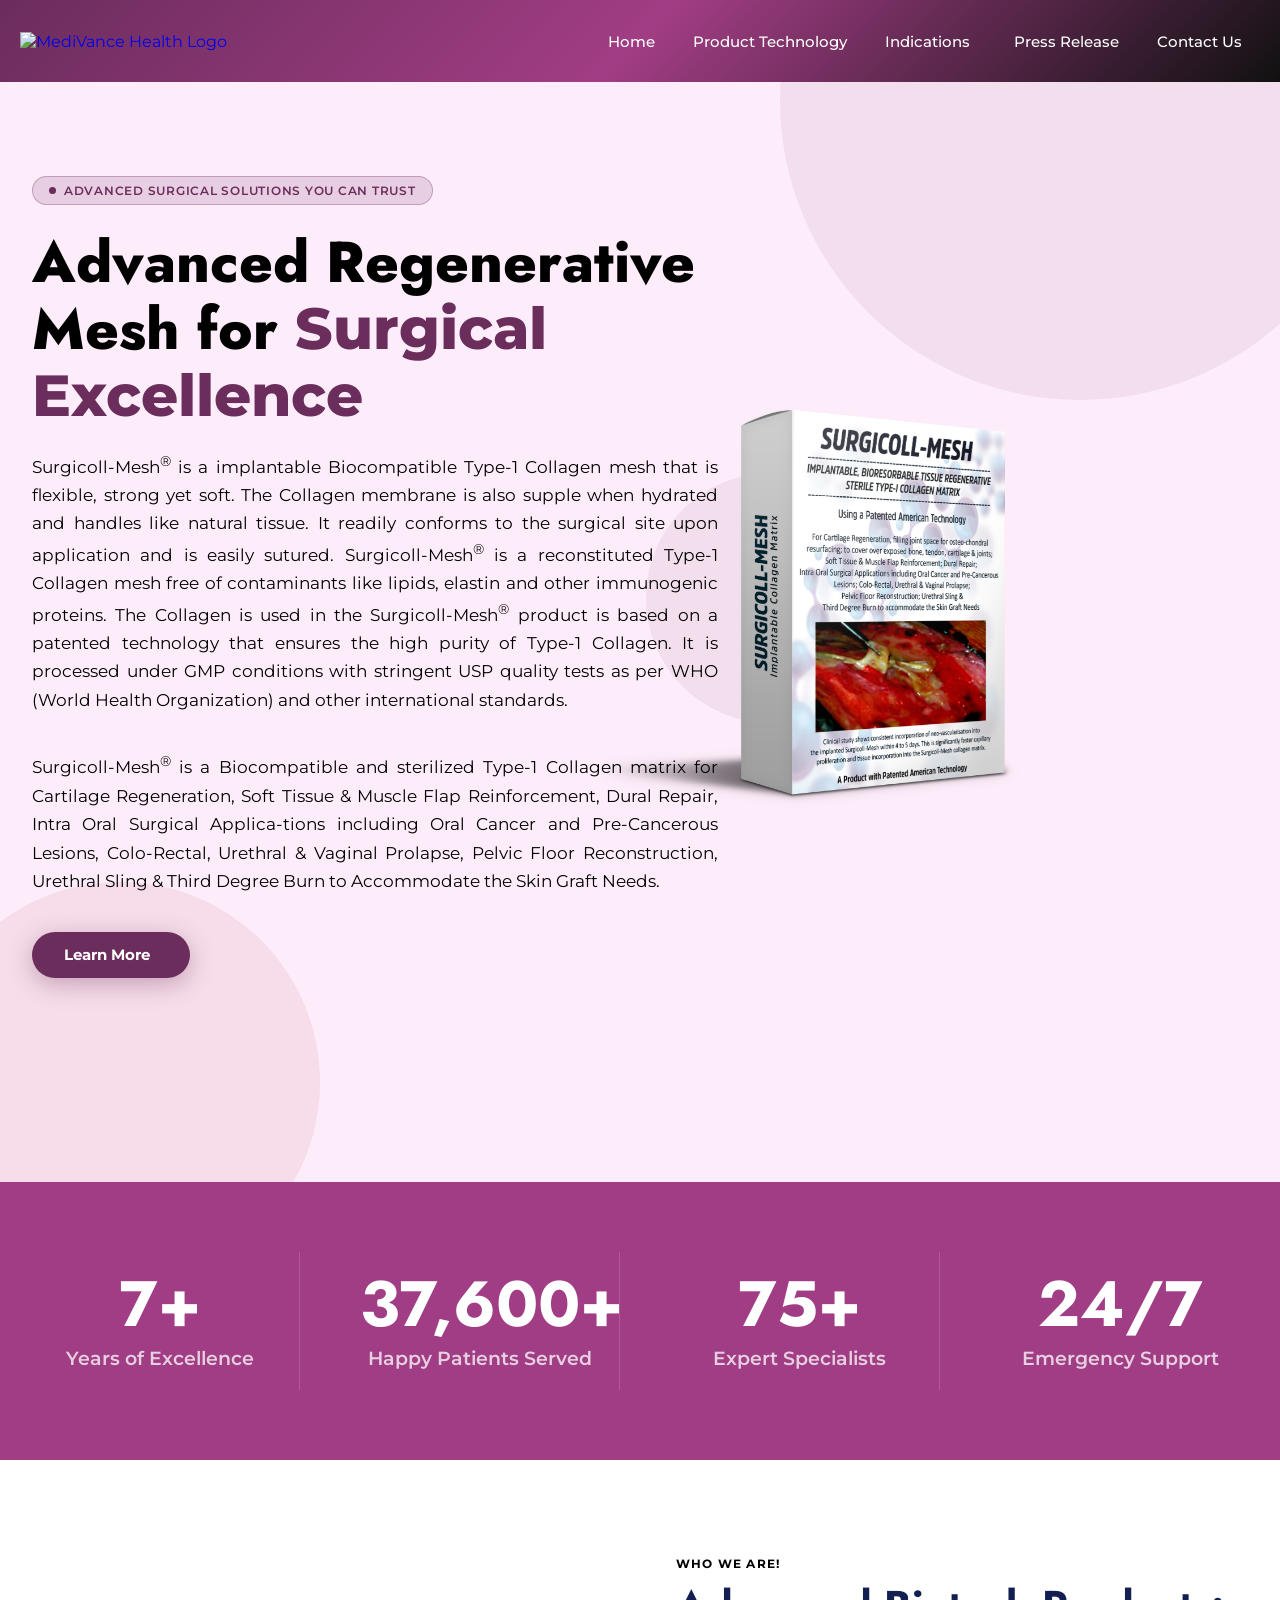
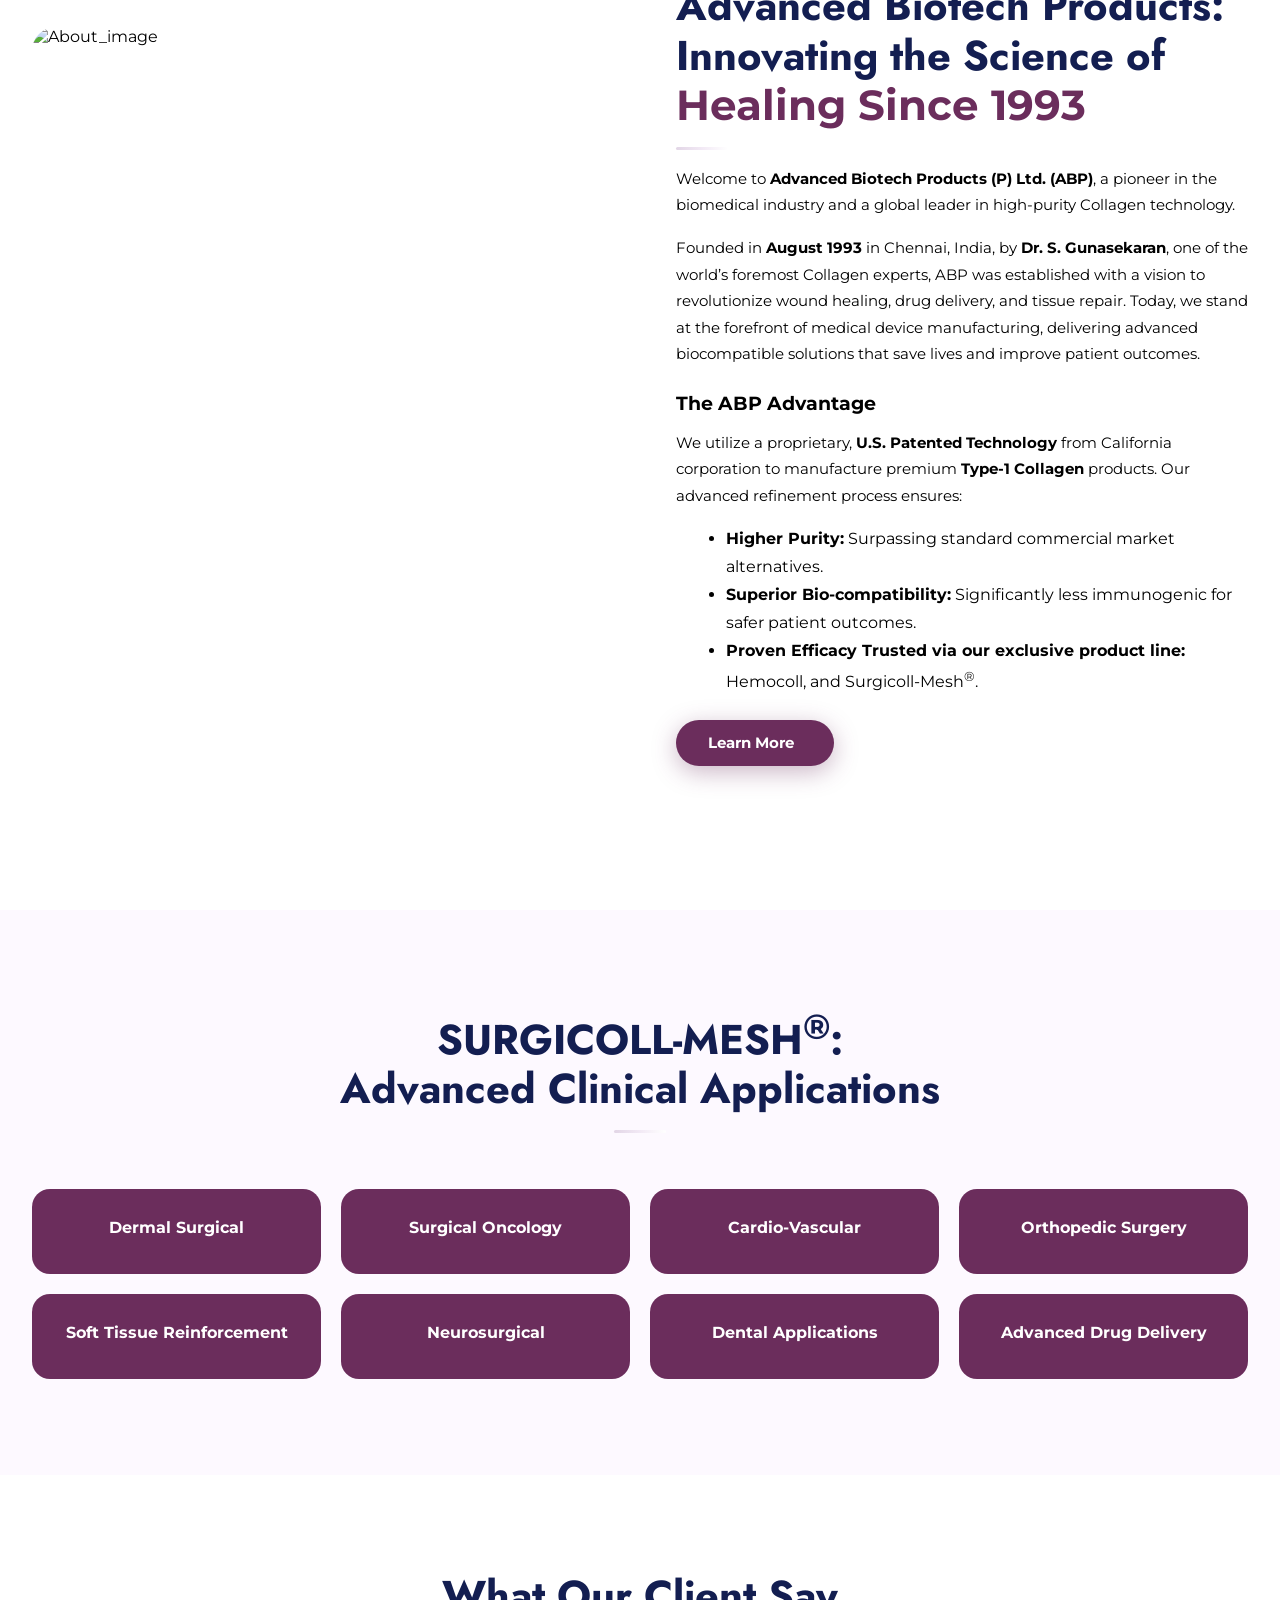
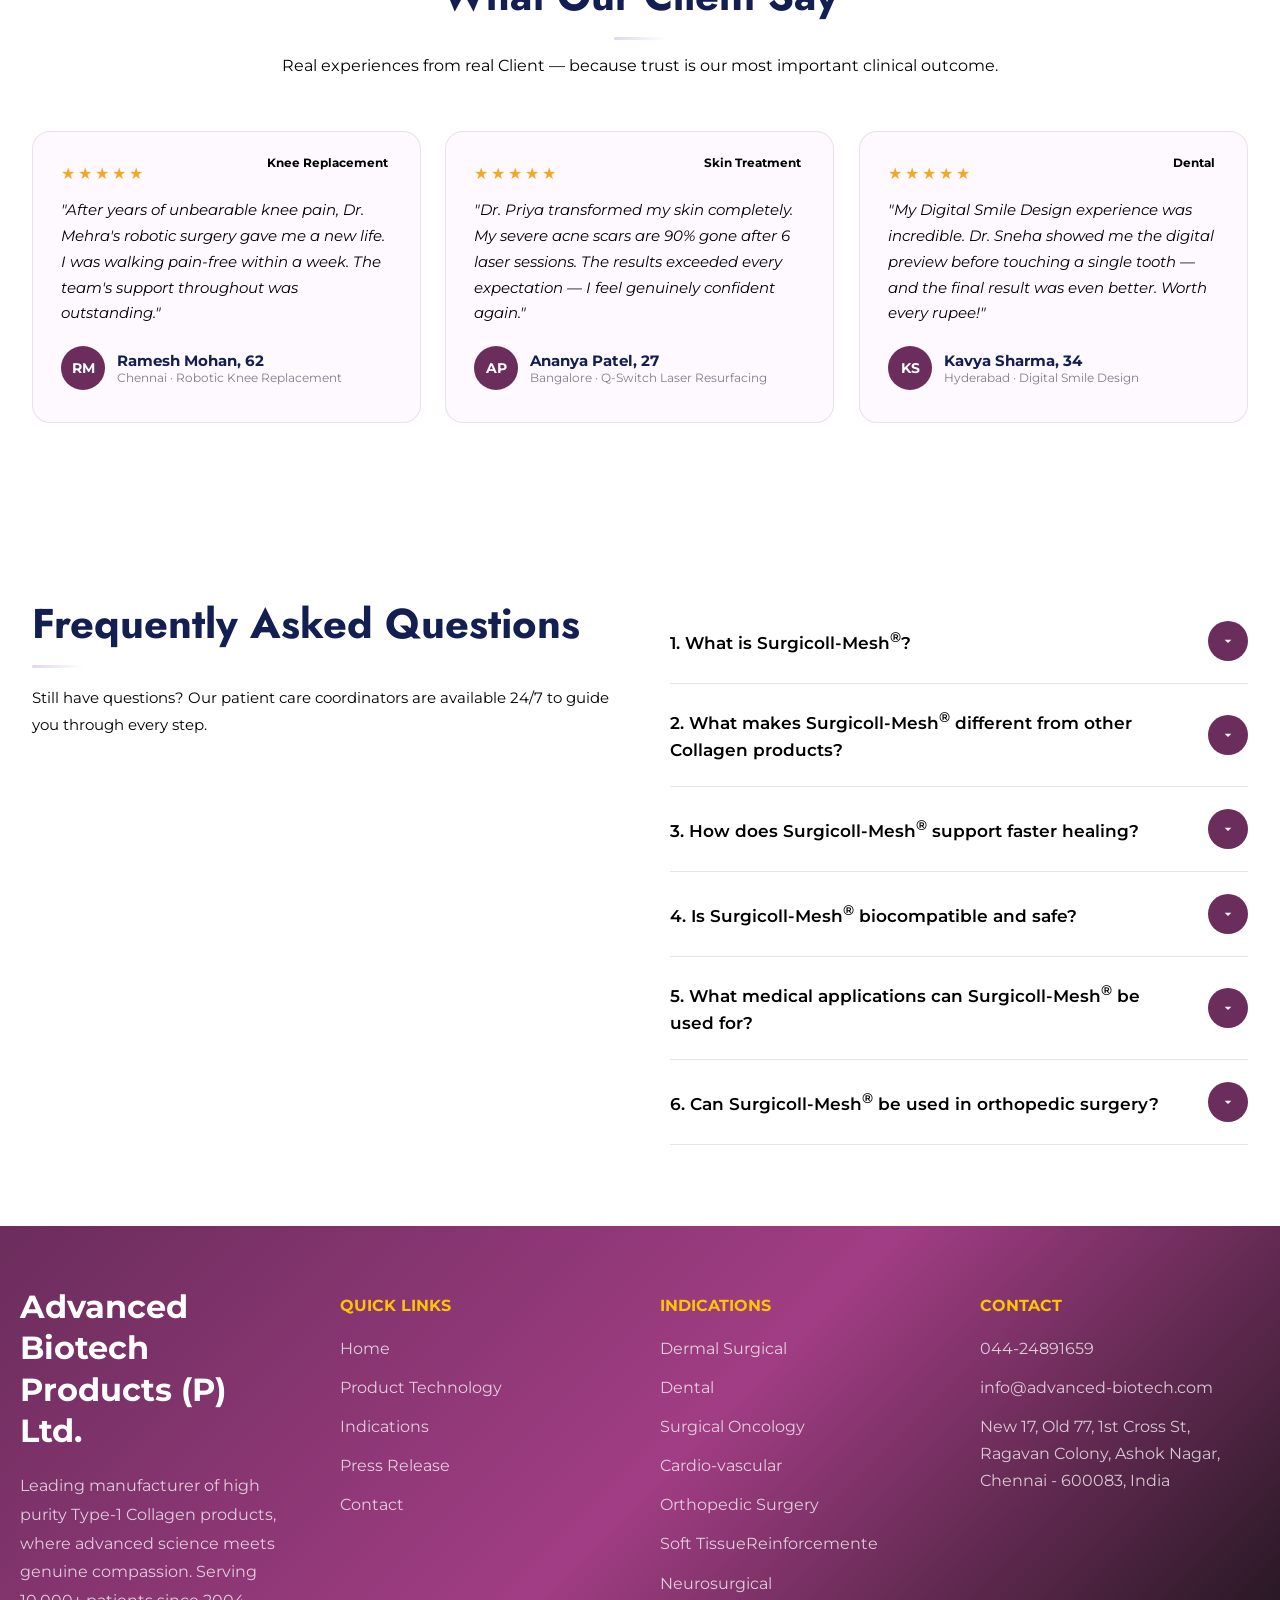
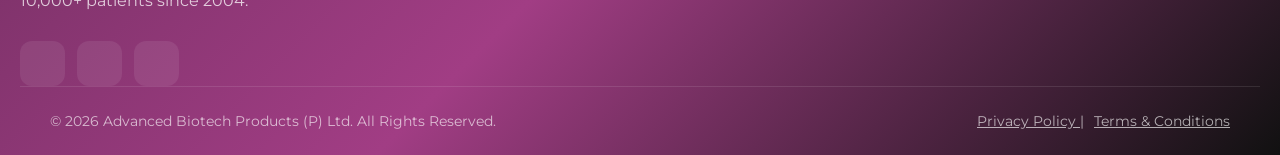
==== commit 0b4ddb60: "updated the page" ====
--- a/index.html
+++ b/index.html
@@ -112,11 +112,11 @@
           <h2 class="section-h2">Advanced Biotech Products: Innovating the Science of <em
               style="color:var(--purple-brand);font-style:normal">Healing Since 1993</em></h2>
           <div class="divider"></div>
-          <p style="font-size:.95rem;color:var(--text-mid);line-height:1.75;margin-bottom:16px;">Welcome to <b>Advanced
+          <p style="font-size:.95rem;color:var(--text-dark);line-height:1.75;margin-bottom:16px;">Welcome to <b>Advanced
               Biotech Products (P) Ltd. (ABP)</b>, a pioneer in the biomedical industry and a global leader in
             high-purity
             Collagen technology.</p>
-          <p style="font-size:.95rem;color:var(--text-mid);line-height:1.75;">Founded in <b>August 1993</b> in Chennai,
+          <p style="font-size:.95rem;color:var(--text-dark);line-height:1.75;">Founded in <b>August 1993</b> in Chennai,
             India,
             by <b>Dr. S. Gunasekaran</b>, one of the world’s foremost Collagen experts, ABP was established with a
             vision to
--- a/css/nav_footer.css
+++ b/css/nav_footer.css
@@ -82,9 +82,10 @@
 }
 
 .mv-nav-inner {
-    max-width: 1320px;
+    max-width: 1950px;
     margin: auto;
-    height: 82px;
+    min-height:82px;
+    padding:10px 0;
     display: flex;
     align-items: center;
     justify-content: space-between;
@@ -100,12 +101,26 @@
     flex-shrink: 0;
 }
 
-.mv-nav-logo img {
-    width: 300px;
-    max-width: 300px;
-    border-radius: 6px;
-    height: auto;
-    display: block;
+.mv-nav-logo img{
+    width:100%;
+    max-width:260px;
+    height:auto;
+}
+
+@media (max-width:1200px){
+
+    .mv-nav-logo img{
+        max-width:220px;
+    }
+
+}
+
+@media (max-width:768px){
+
+    .mv-nav-logo img{
+        max-width:170px;
+    }
+
 }
 
 /* NAV LINKS */
@@ -113,10 +128,13 @@
 .mv-nav-links {
     display: flex;
     align-items: center;
-    gap: 8px;
+    gap: 2px;
     list-style: none;
     margin: 0;
     padding: 0;
+}
+.mv-nav-link{
+    padding:12px 15px;
 }
 
 .mv-nav-item {
@@ -141,33 +159,13 @@
 .mv-nav-wrap.mv-nav-solid .mv-nav-link {
     color: #1e293b;
 }
-
+.mv-nav-wrap.mv-nav-solid .mv-nav-link:hover{
+    background-color: var(--purple-brand);
+    color: #fff;
+}
 .mv-nav-link:hover {
     background: rgba(255, 255, 255, 0.12);
     color: var(--off-white);
-}
-
-/* CTA */
-
-.mv-nav-btn {
-    display: inline-flex;
-    align-items: center;
-    justify-content: center;
-    padding: 13px 24px;
-    background: var(--navy);
-    border: 1px solid #585858;
-    color: #ffffff;
-    border-radius: 14px;
-    text-decoration: none;
-    font-size: 14px;
-    font-weight: 600;
-    transition: 0.3s ease;
-}
-
-.mv-nav-btn:hover {
-    background: var(--cyan);
-    transform: translateY(-2px);
-    color: #ffffff;
 }
 
 /* DESKTOP DROPDOWN */
@@ -234,10 +232,28 @@
     transition: 0.3s ease;
 }
 
-.mv-nav-wrap.mv-nav-solid .mv-mobile-toggle i {
-    color: #fff;
-}
-
+.mv-nav-wrap.mv-nav-solid .mv-mobile-toggle{
+    background:var(--purple-brand);
+}
+
+.mv-nav-wrap.mv-nav-solid .mv-mobile-toggle i{
+    color:#fff;
+}
+/* Smooth animation */
+.mv-nav-link i{
+    margin-left: 6px;
+    transition: transform 0.3s ease;
+}
+
+/* Desktop hover */
+.mv-has-dropdown:hover > .mv-nav-link i{
+    transform: rotate(180deg);
+}
+
+/* Mobile active */
+.mv-has-dropdown.active > .mv-nav-link i{
+    transform: rotate(180deg);
+}
 /* MOBILE */
 
 @media(max-width:992px) {
@@ -284,17 +300,6 @@
         border: 0.5px solid #ffc5f0;
     }
 
-    .mv-nav-btn {
-        width: 100%;
-        margin-top: 10px;
-    }
-
-    /* MOBILE DROPDOWN */
-
-    .mv-has-dropdown.active .mv-nav-link i::after {
-        transform: rotate(180deg);
-    }
-
     .mv-dropdown-menu {
         position: relative;
         top: 0;
@@ -310,6 +315,10 @@
         padding: 8px 0 0 12px;
         display: none;
         background: transparent;
+        transition:
+        opacity .3s ease,
+        transform .3s ease,
+        visibility .3s ease;
     }
 
     .mv-has-dropdown.active .mv-dropdown-menu {
@@ -334,7 +343,7 @@
         background: var(--purple-brand);
     }
     .mv-nav-logo img {
-    width: auto;
+    width: 250px;
 }
 
 }
@@ -365,22 +374,53 @@
    MEDIVANCE FOOTER*/
 .abpf-footer {
     background: linear-gradient(135deg, #6B2D5C, #A13D84, #111111);
-    padding: 80px 0 0;
+     padding:60px 20px 0;
     overflow: hidden;
-    padding:40px
-}
-
-.abpf-grid {
-    max-width: 1300px;
-    margin: auto;
-    display: grid;
-    grid-template-columns: 2fr 1fr 1fr 1fr;
-    gap: 40px;
+}
+
+.abpf-grid{
+    max-width:1950px;
+    margin:auto;
+    display:grid;
+    grid-template-columns:repeat(4,1fr);
+    gap:40px;
+}
+
+.abpf-brand{
+    grid-column:span 1;
+}
+
+@media(max-width:1100px){
+
+    .abpf-grid{
+
+        grid-template-columns:repeat(2,1fr);
+
+    }
+
+    .abpf-brand{
+
+        grid-column:1/-1;
+
+    }
+
+}
+
+@media(max-width:767px){
+
+    .abpf-grid{
+
+        grid-template-columns:1fr;
+
+    }
+
 }
 
 .abpf-logo-text {
     color: #fff;
-    font-size: 32px;
+     font-size:clamp(24px,3vw,32px);
+    line-height:1.3;
+    margin-right:0;
     font-weight: 700;
     margin-bottom: 20px;
     margin-right: 50px
@@ -442,6 +482,7 @@
     text-decoration: none;
     transition: .3s;
     line-height: 1.7;
+    word-break:break-word;
 }
 
 .abpf-link:hover {
@@ -451,7 +492,7 @@
 
 .abpf-bottom {
     border-top: 1px solid rgba(255, 255, 255, .1);
-    max-width: 1300px;
+    max-width: 1950px;
     margin: auto;
     padding: 25px 30px;
     display: flex;
@@ -459,6 +500,11 @@
     align-items: center;
     flex-wrap: wrap;
     gap: 15px;
+}
+.right{
+    display:flex;
+    gap:10px;
+    flex-wrap:wrap;
 }
 
 .abpf-copyright,
@@ -502,3 +548,40 @@
     }
 
 }
+@media(max-width:375px){
+    .mv-nav-logo img {
+        width:210px;
+        height: 50px;
+    }
+}
+
+@media(max-width:480px){
+
+    .mv-nav-wrap{
+        padding:0 12px;
+    }
+
+    .mv-nav-inner{
+        min-height:70px;
+    }
+
+    .mv-nav-links{
+        width:100%;
+    }
+
+    .mv-nav-link{
+        font-size:14px;
+        padding:14px;
+    }
+
+    .mv-mobile-toggle{
+        width:42px;
+        height:42px;
+    }
+
+    .abpf-footer{
+        padding:40px 15px 0;
+    }
+
+}
+    
--- a/css/main.css
+++ b/css/main.css
@@ -33,7 +33,7 @@
     /* Extremely light purple-tinted background from image */
 
     /* Text Colors */
-    --text-dark: #182230;
+    --text-dark: #000;
     /* Main high-contrast bold headline text */
     --text-mid: #434B57;
     /* Readable description/body text */
@@ -74,10 +74,11 @@
     font-family: "Montserrat", sans-serif;
 }
 
-/* ─── HERO ─── */
+html{
+    scroll-behavior: smooth;
+}
 /* ─── HERO ─── */
 #hero {
-    min-height: 100vh;
     background: var(--purple-mid);
     position: relative;
     display: flex;
@@ -123,11 +124,12 @@
 }
 
 .hero-grid {
-    max-width: 1680px;
+    width: 100%;
+    max-width: 1950px;
     margin: 0 auto;
     padding: 80px 32px 60px;
     display: grid;
-    grid-template-columns: 1fr 600px;
+    grid-template-columns: minmax(0,1fr) minmax(450px,650px);
     gap: 30px;
     align-items: center;
     position: relative;
@@ -191,9 +193,8 @@
 
 .hero-sub {
     font-size: 1.05rem;
-    color: var(--text-mid);
+    color: var(--text-dark);
     line-height: 1.7;
-    max-width: 720px;
     margin-bottom: 36px;
     text-align: justify;
 }
@@ -237,11 +238,12 @@
 /* Main Image */
 
 .image-box img {
-    width: 150%;
+    width: 100%;
+    max-width: 100%;
     display: block;
     transition: transform 0.6s ease;
     position: relative;
-    left: -250px;
+    left: 0;
     z-index: 100;
 }
 
@@ -278,7 +280,7 @@
 }
 
 .stat-item {
-    /* flex: 1 220px; */
+    flex: 1 1 220px;
     min-width: 220px;
     text-align: center;
     padding: 20px;
@@ -305,92 +307,13 @@
     margin-top: 10px;
 }
 
-/* Tablet */
-@media (max-width: 991px) {
-    .stats-inner {
-        gap: 25px;
-    }
-
-    .stat-item {
-        border-right: none;
-        border-bottom: 1px solid rgba(255, 255, 255, .12);
-        padding-bottom: 25px;
-    }
-
-    .stat-item:last-child {
-        border-bottom: none;
-    }
-}
-
-/* Mobile */
-@media (max-width: 576px) {
-    .stats-band {
-        padding: 50px 15px;
-    }
-
-    .stats-inner {
-        flex-direction: column;
-        gap: 20px;
-    }
-
-    .stat-item {
-        width: 100%;
-        min-width: unset;
-    }
-}
-
-/* ─── SECTION COMMONS ─── */
-section {
-    padding: 96px 0;
-}
-
-.section-inner {
-    max-width: 1280px;
-    margin: 0 auto;
-    padding: 0 32px;
-}
-
-
-
-.section-h2 {
-    font-size: clamp(1.8rem, 3.5vw, 2.6rem);
-    font-weight: 700;
-    color: var(--navy);
-    line-height: 1.2;
-    margin-bottom: 16px;
-}
-
-
-
-.section-header {
-    margin-bottom: 56px;
-}
-
-.section-header.center {
-    text-align: center;
-}
-
-
-
-.divider {
-    width: 52px;
-    height: 3px;
-    background: var(--gradient-accent);
-    border-radius: 3px;
-    margin: 16px 0;
-}
-
-.divider.center {
-    margin: 16px auto;
-}
-
 /* ─── SECTION COMMONS ABOUT ─── */
 section {
     padding: 96px 0;
 }
 
 .section-inner {
-    max-width: 1280px;
+    max-width: 1950px;
     margin: 0 auto;
     padding: 0 32px;
 }
@@ -409,7 +332,7 @@
      font-family: "Jost", sans-serif;
     font-size: clamp(1.8rem, 3.5vw, 2.6rem);
     font-weight: 700;
-    color: var(--navy);
+    color: var(--navy-brand);
     line-height: 1.2;
     margin-bottom: 16px;
 }
@@ -456,7 +379,7 @@
     border-radius: 24px;
     overflow: hidden;
     aspect-ratio: 4/5;
-    background: linear-gradient(135deg, var(--blue) 0%, var(--navy) 100%);
+    background: linear-gradient(135deg, var(--blue) 0%, var(--navy-brand) 100%);
     display: flex;
     align-items: center;
     justify-content: center;
@@ -478,17 +401,8 @@
 
 .tags .tag-sub {
     font-size: .95rem;
-    color: var(--text-mid);
+    color: var(--text-dark);
     line-height: 1.75;
-}
-
-.about-tag {
-    padding: 6px 16px;
-    background: var(--lavender-light);
-    border-radius: 50px;
-    font-size: .8rem;
-    font-weight: 600;
-    color: var(--blue);
 }
 
 .tags .tag-list {
@@ -500,9 +414,6 @@
     line-height: 1.75;
 }
 
-
-
-
 /* ─── SERVICES ─── */
 #services {
     background: var(--off-white);
@@ -510,7 +421,7 @@
 
 .services-grid {
     display: grid;
-    grid-template-columns: repeat(4, 1fr);
+    grid-template-columns: repeat(auto-fit,minmax(280px,1fr));
     gap: 20px;
 }
 
@@ -562,262 +473,9 @@
 .sc-title {
     font-size: 1rem;
     font-weight: 700;
-    color: var(--navy);
+    color: var(--navy-brand);
     margin-bottom: 8px;
     transition: .3s;
-}
-
-/* ─── TREATMENTS ─── */
-#treatments {
-    background: #fff;
-}
-
-.treatments-grid {
-    display: grid;
-    grid-template-columns: repeat(3, 1fr);
-    gap: 28px;
-}
-
-.treatment-card {
-    border-radius: var(--radius);
-    overflow: hidden;
-    border: 1px solid var(--border);
-    transition: all .3s;
-}
-
-.treatment-card:hover {
-    transform: translateY(-4px);
-    box-shadow: var(--shadow-md);
-}
-
-.tc-thumb {
-    height: 200px;
-    background: linear-gradient(135deg, var(--blue) 0%, var(--navy) 100%);
-    display: flex;
-    align-items: center;
-    justify-content: center;
-    position: relative;
-    overflow: hidden;
-}
-
-.tc-thumb-bg {
-    font-size: 80px;
-    opacity: .15;
-    position: absolute;
-}
-
-.tc-badge {
-    position: absolute;
-    top: 14px;
-    right: 14px;
-    background: var(--cyan);
-    color: var(--navy);
-    font-size: .72rem;
-    font-weight: 700;
-    padding: 5px 12px;
-    border-radius: 50px;
-}
-
-.tc-thumb svg {
-    width: 60px;
-    height: 60px;
-    fill: rgba(255, 255, 255, .4);
-    position: relative;
-    z-index: 1;
-}
-
-.tc-body {
-    padding: 24px;
-}
-
-.tc-title {
-    font-size: 1.05rem;
-    font-weight: 700;
-    color: var(--navy);
-    margin-bottom: 8px;
-}
-
-.tc-desc {
-    font-size: .85rem;
-    color: var(--text-mid);
-    line-height: 1.65;
-    margin-bottom: 16px;
-}
-
-.tc-tags {
-    display: flex;
-    flex-wrap: wrap;
-    gap: 6px;
-    margin-bottom: 16px;
-}
-
-.tc-tag {
-    font-size: .74rem;
-    padding: 4px 12px;
-    background: var(--cyan-light);
-    border-radius: 50px;
-    color: var(--blue);
-    font-weight: 500;
-}
-
-.tc-cta {
-    display: inline-flex;
-    align-items: center;
-    gap: 6px;
-    font-size: .84rem;
-    font-weight: 600;
-    color: var(--blue);
-    text-decoration: none;
-    transition: .2s;
-}
-
-.tc-cta:hover {
-    color: var(--cyan);
-}
-
-/* ─── WHY CHOOSE US ─── */
-#why {
-    background: var(--navy);
-    position: relative;
-    overflow: hidden;
-}
-
-#why::before {
-    content: '';
-    position: absolute;
-    top: -200px;
-    right: -200px;
-    width: 600px;
-    height: 600px;
-    background: rgba(26, 200, 200, .05);
-    border-radius: 50%;
-}
-
-.why-grid {
-    display: grid;
-    grid-template-columns: repeat(3, 1fr);
-    gap: 28px;
-}
-
-.why-card {
-    background: rgba(255, 255, 255, .05);
-    border: 1px solid rgba(255, 255, 255, .08);
-    border-radius: var(--radius);
-    padding: 32px 26px;
-    transition: all .3s;
-}
-
-.why-card:hover {
-    background: rgba(255, 255, 255, .1);
-    transform: translateY(-4px);
-}
-
-.wc-icon {
-    width: 54px;
-    height: 54px;
-    background: rgba(26, 200, 200, .15);
-    border-radius: 14px;
-    display: flex;
-    align-items: center;
-    justify-content: center;
-    margin-bottom: 18px;
-}
-
-.wc-icon svg {
-    width: 26px;
-    height: 26px;
-    fill: var(--cyan);
-}
-
-.wc-title {
-    font-size: 1.05rem;
-    font-weight: 700;
-    color: #fff;
-    margin-bottom: 10px;
-}
-
-.wc-desc {
-    font-size: .86rem;
-    color: rgba(255, 255, 255, .6);
-    line-height: 1.65;
-}
-
-/* ─── DOCTORS ─── */
-#team {
-    background: var(--off-white);
-}
-
-.team-grid {
-    display: grid;
-    grid-template-columns: repeat(4, 1fr);
-    gap: 24px;
-}
-
-.doctor-card {
-    background: #fff;
-    border-radius: var(--radius);
-    overflow: hidden;
-    border: 1px solid var(--border);
-    transition: all .3s;
-}
-
-.doctor-card:hover {
-    transform: translateY(-5px);
-    box-shadow: var(--shadow-md);
-}
-
-.dc-exp {
-    position: absolute;
-    bottom: 14px;
-    right: 14px;
-    background: var(--cyan);
-    color: var(--navy);
-    font-size: .72rem;
-    font-weight: 700;
-    padding: 5px 12px;
-    border-radius: 50px;
-}
-
-.dc-body {
-    padding: 20px;
-}
-
-.dc-name {
-    font-size: 1rem;
-    font-weight: 700;
-    color: var(--navy);
-    margin-bottom: 4px;
-}
-
-.dc-spec {
-    font-size: .82rem;
-    color: var(--cyan);
-    font-weight: 600;
-    margin-bottom: 6px;
-}
-
-.dc-qual {
-    font-size: .8rem;
-    color: var(--text-light);
-    margin-bottom: 14px;
-}
-
-.dc-cta {
-    display: block;
-    text-align: center;
-    border: 2px solid var(--purple-brand);
-    color: var(--purple-brand);
-    padding: 9px;
-    border-radius: 50px;
-    font-size: .83rem;
-    font-weight: 600;
-    text-decoration: none;
-    transition: .2s;
-}
-
-.dc-cta:hover {
-    background: var(--purple-brand);
-    color: #fff;
 }
 
 /* ─── TESTIMONIALS ─── */
@@ -827,7 +485,7 @@
 
 .testimonials-slider {
     display: grid;
-    grid-template-columns: repeat(3, 1fr);
+    grid-template-columns: repeat(auto-fit,minmax(320px,1fr));
     gap: 24px;
 }
 
@@ -857,7 +515,7 @@
 
 .testi-quote {
     font-size: .95rem;
-    color: var(--text-mid);
+    color: var(--text-dark);
     line-height: 1.7;
     margin-bottom: 20px;
     font-style: italic;
@@ -885,7 +543,7 @@
 .ta-name {
     font-size: .92rem;
     font-weight: 700;
-    color: var(--navy);
+    color: var(--navy-brand);
 }
 
 .ta-info {
@@ -905,24 +563,6 @@
     border-radius: 50px;
 }
 
-/** Case Stydy**/
-
-.case-study {
-    padding: 60px 0;
-}
-
-.case_video {
-    margin-bottom: 40px;
-}
-
-iframe {
-    border-radius: 8px;
-    box-shadow: var(--shadow-md);
-    width: 1920px;
-    max-width: 100%;
-    height: 700px;
-}
-
 
 /* FAQ SECTION */
 #faq{
@@ -939,7 +579,7 @@
 
 .faq-content-text{
     font-size:15px;
-    color:var(--text-mid);
+    color:var(--text-dark);
     line-height:1.8;
     margin-bottom:28px;
 }
@@ -959,11 +599,10 @@
     align-items:center;
     gap:20px;
     text-align:left;
-
     font-size:17px;
     font-weight:600;
     line-height:1.6;
-    color:var(--navy);
+    color:var(--text-dark);
 }
 
 .faq-q span:first-child{
@@ -975,7 +614,7 @@
     height:40px;
     min-width:40px;
     border-radius:50%;
-    background:#f3f7ff;
+    background:var(--purple-brand);
     display:flex;
     align-items:center;
     justify-content:center;
@@ -986,16 +625,16 @@
 .faq-arrow svg{
     width:16px;
     height:16px;
-    fill:var(--blue);
+    fill:var(--white);
     transition:.35s ease;
 }
 
 .faq-item.active .faq-arrow{
-    background:var(--blue);
+    background:var(--purple-mid);
 }
 
 .faq-item.active .faq-arrow svg{
-    fill:#fff;
+    fill:#000;
     transform:rotate(180deg);
 }
 
@@ -1012,41 +651,10 @@
 
 .faq-a p{
     font-size:15px;
-    color:var(--text-mid);
+    color:var(--text-dark);
     line-height:1.8;
 }
 
-/* Tablet */
-@media(max-width:991px){
-    .faq-grid{
-        grid-template-columns:1fr;
-        gap:40px;
-    }
-}
-
-/* Mobile */
-@media(max-width:767px){
-
-    #faq{
-        padding:60px 0;
-    }
-
-    .faq-q{
-        font-size:15px;
-        padding:18px 0;
-        gap:14px;
-    }
-
-    .faq-arrow{
-        width:34px;
-        height:34px;
-        min-width:34px;
-    }
-
-    .faq-a p{
-        font-size:14px;
-    }
-}
 
 /* ─── SCROLL ANIMATIONS ─── */
 .reveal {
@@ -1071,27 +679,115 @@
 .reveal-delay-3 {
     transition-delay: .3s;
 }
-
-.reveal-delay-4 {
-    transition-delay: .4s;
-}
-
-
-@media(max-width:1024px) {
+.reveal,
+.reveal-left,
+.reveal-right {
+    will-change: transform, opacity;
+}
+
+/* ==========================================================
+   MOBILE FIRST MEDIA QUERIES
+   ========================================================== */
+
+/* ---------- Extra Small Mobile ----------
+   320px – 479px
+------------------------------------------ */
+@media (max-width: 479px) {
+
+    section {
+        padding: 50px 0;
+    }
+
+    .section-inner {
+        padding: 0 15px;
+    }
+
+    .hero-grid {
+        grid-template-columns: 1fr;
+        padding: 100px 15px 50px;
+        gap: 30px;
+        text-align: center;
+    }
+
+    .hero-h1 {
+        font-size: 2rem;
+    }
+
+    .hero-sub {
+        font-size: 14px;
+        text-align: left;
+    }
+
+    .hero-btns {
+        justify-content: center;
+    }
+
+    .image-box img {
+        width: 100%;
+        left: 0;
+    }
+
+    .stats-inner {
+        flex-direction: column;
+        gap: 20px;
+    }
+
+    .stat-item {
+        width: 100%;
+        border-right: none;
+        border-bottom: 1px solid rgba(255,255,255,.15);
+    }
+
+    .about-grid,
+    .faq-grid {
+        grid-template-columns: 1fr;
+        gap: 30px;
+    }
+
+    .services-grid,
+    .testimonials-slider {
+        grid-template-columns: 1fr;
+    }
+
+    .case-study {
+        padding: 40px 15px;
+    }
+
+}
+
+/* ---------- Large Mobile ----------
+   480px – 767px
+------------------------------------------ */
+@media (min-width: 480px) and (max-width: 767px) {
+
+    section {
+        padding: 60px 0;
+    }
+
+    .section-inner {
+        padding: 0 20px;
+    }
+
     .hero-grid {
         grid-template-columns: 1fr;
         gap: 40px;
-        padding-top: 100px;
-    }
-
-    .hero-form-card {
-        max-width: 500px;
+        text-align: center;
+    }
+
+    .hero-sub {
+        text-align: left;
+    }
+
+    .hero-btns {
+        justify-content: center;
+    }
+
+    .image-box img {
+        width: 100%;
+        left: 0;
     }
 
     .about-grid,
-    .tech-grid,
-    .appt-grid,
-    .contact-grid,
     .faq-grid {
         grid-template-columns: 1fr;
         gap: 40px;
@@ -1101,84 +797,166 @@
         grid-template-columns: repeat(2, 1fr);
     }
 
-    .treatments-grid {
-        grid-template-columns: repeat(2, 1fr);
-    }
-
-    .team-grid {
-        grid-template-columns: repeat(2, 1fr);
-    }
-
     .testimonials-slider {
         grid-template-columns: 1fr;
     }
 
-    .why-grid {
+}
+
+/* ---------- Tablet Portrait ----------
+   768px – 991px
+------------------------------------------ */
+@media (min-width: 768px) and (max-width: 991px) {
+
+    .hero-grid {
+        grid-template-columns: 1fr;
+        gap: 50px;
+    }
+
+    .image-box img {
+        width: 100%;
+        left: 0;
+    }
+
+    .about-grid,
+    .faq-grid {
+        grid-template-columns: 1fr;
+        gap: 50px;
+    }
+
+    .services-grid {
         grid-template-columns: repeat(2, 1fr);
     }
 
-    .stats-inner {
+    .testimonials-slider {
         grid-template-columns: repeat(2, 1fr);
     }
 
-    .footer-grid {
-        grid-template-columns: 1fr 1fr;
-        gap: 32px;
-    }
-}
-
-@media (max-width:992px) {
-    /* Main Image */
+}
+
+/* ---------- Tablet Landscape / Small Laptop ----------
+   992px – 1199px
+------------------------------------------ */
+@media (min-width: 992px) and (max-width: 1199px) {
+
+    .hero-grid {
+        grid-template-columns: 1fr 450px;
+    }
 
     .image-box img {
-        left: -100px;
-    }
-}
-
-@media(max-width:640px) {
-    .nav-links {
-        display: none;
-    }
-
-    .hamburger {
-        display: flex;
-    }
-
-    .services-grid,
-    .treatments-grid,
-    .why-grid {
-        grid-template-columns: 1fr;
-    }
-
-    .team-grid {
-        grid-template-columns: 1fr;
-    }
-
-    .stats-inner {
-        grid-template-columns: 1fr 1fr;
-    }
-
-    .footer-grid {
-        grid-template-columns: 1fr;
-    }
-
-    .hero-btns {
-        flex-direction: column;
-    }
+        width: 130%;
+        left: -120px;
+    }
+
+    .services-grid {
+        grid-template-columns: repeat(3, 1fr);
+    }
+
+    .testimonials-slider {
+        grid-template-columns: repeat(2, 1fr);
+    }
+
+  
+}
+
+/* ---------- Desktop ----------
+   1200px – 1439px
+------------------------------------------ */
+@media (min-width: 1200px) and (max-width: 1439px) {
+
+    .hero-grid {
+        max-width: 1280px;
+        grid-template-columns: 1fr 500px;
+    }
+
+    .image-box img {
+        width: 130%;
+        left: -150px;
+    }
+
+    .services-grid {
+        grid-template-columns: repeat(4, 1fr);
+    }
+
+}
+
+/* ---------- Large Desktop ----------
+   1440px – 1919px
+------------------------------------------ */
+@media (min-width: 1440px) and (max-width: 1919px) {
+
+    .hero-grid {
+        max-width: 1440px;
+    }
+
+    .section-inner {
+        max-width: 1400px;
+    }
+
+}
+
+/* ---------- Full HD ----------
+   1920px – 2559px
+------------------------------------------ */
+@media (min-width: 1920px) and (max-width: 2559px) {
+
 
     .hero-h1 {
-        font-size: 2rem;
-    }
-
-    .form-row {
-        grid-template-columns: 1fr;
-    }
-
-    .about-list {
-        grid-template-columns: 1fr;
-    }
-
-    .about-img-float {
-        display: none;
-    }
+        font-size: 4rem;
+    }
+
+}
+
+/* ---------- 2K / QHD ----------
+   2560px – 3839px
+------------------------------------------ */
+@media (min-width: 2560px) and (max-width: 3839px) {
+
+    body {
+        font-size: 18px;
+    }
+
+    .hero-grid {
+        max-width: 2200px;
+    }
+
+    .section-inner {
+        max-width: 2000px;
+    }
+
+    .hero-h1 {
+        font-size: 5rem;
+    }
+
+}
+
+/* ---------- 4K & Above ----------
+   3840px+
+------------------------------------------ */
+@media (min-width: 3840px) {
+
+    body {
+        font-size: 20px;
+    }
+
+    .hero-grid {
+        max-width: 3000px;
+    }
+
+    .section-inner {
+        max-width: 2800px;
+    }
+
+    .hero-h1 {
+        font-size: 6rem;
+    }
+
+    .hero-sub {
+        font-size: 1.5rem;
+    }
+
+    .section-h2 {
+        font-size: 4rem;
+    }
+
 }
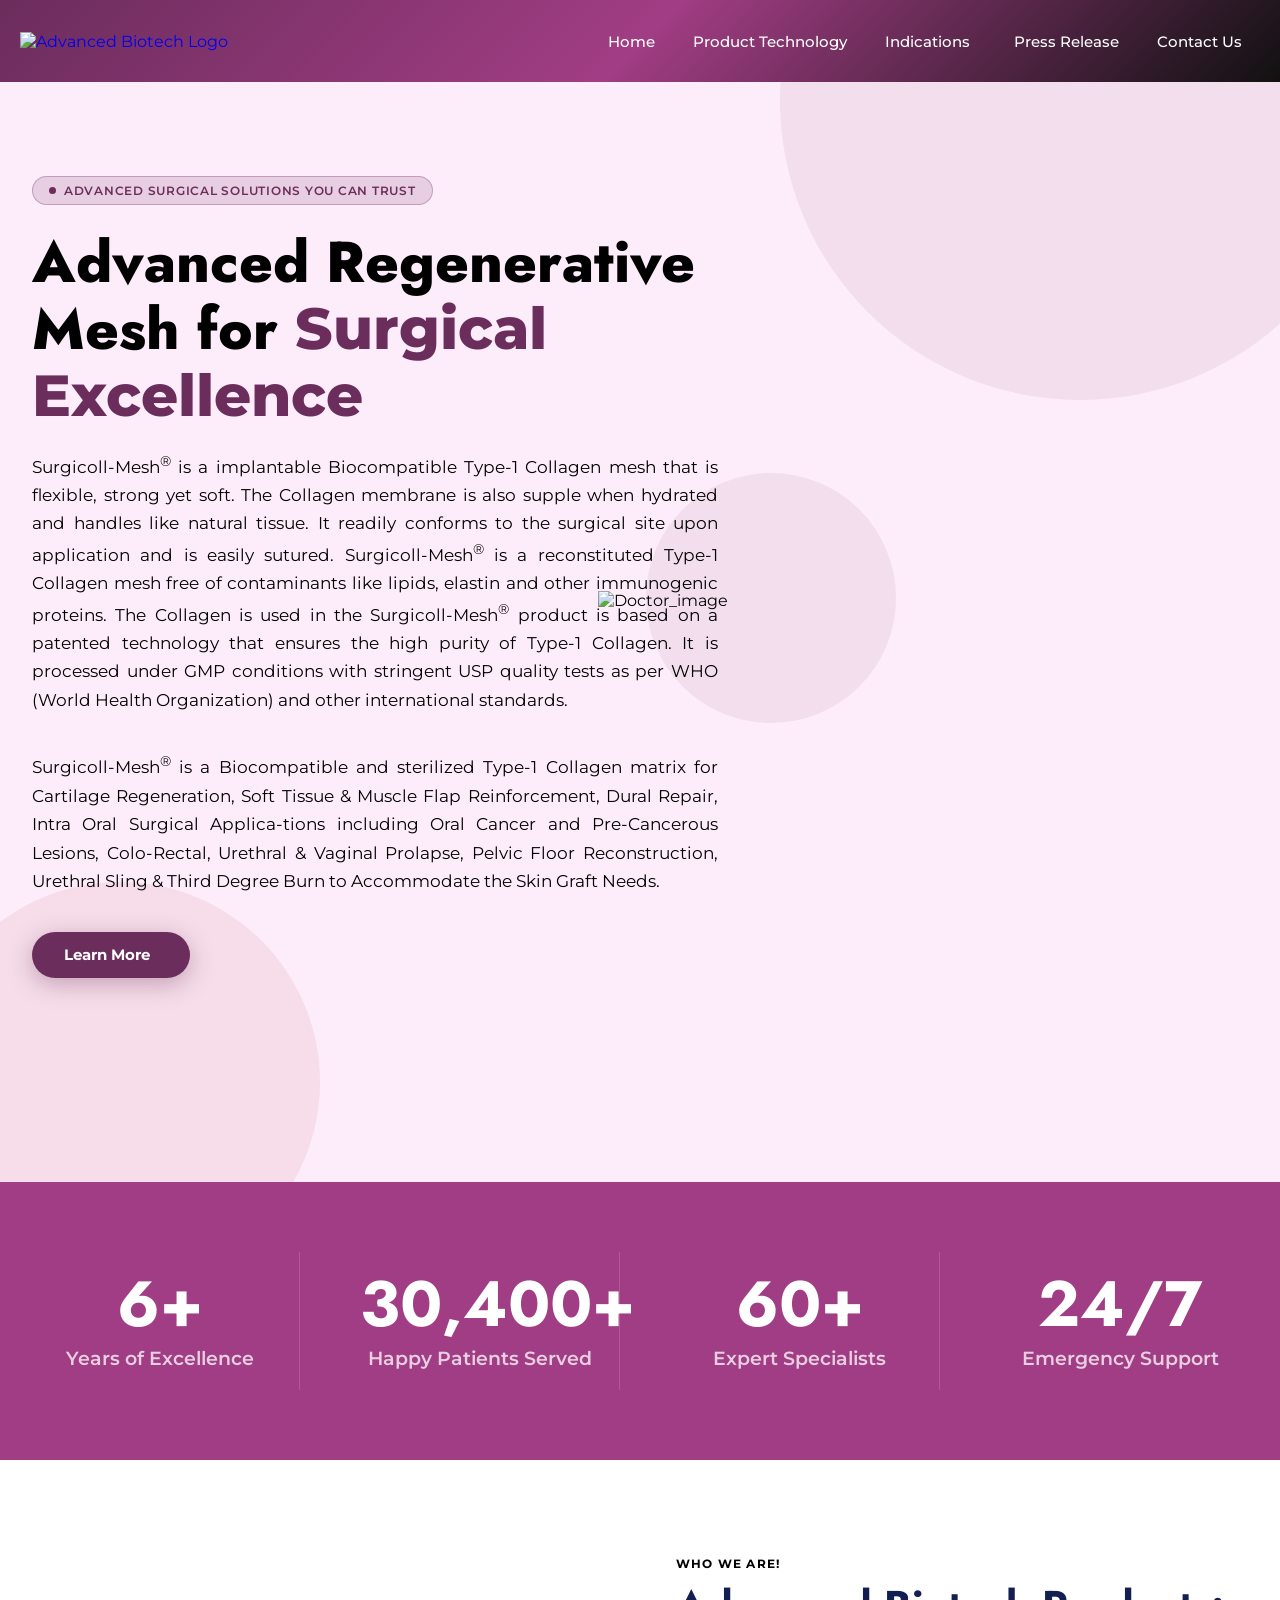
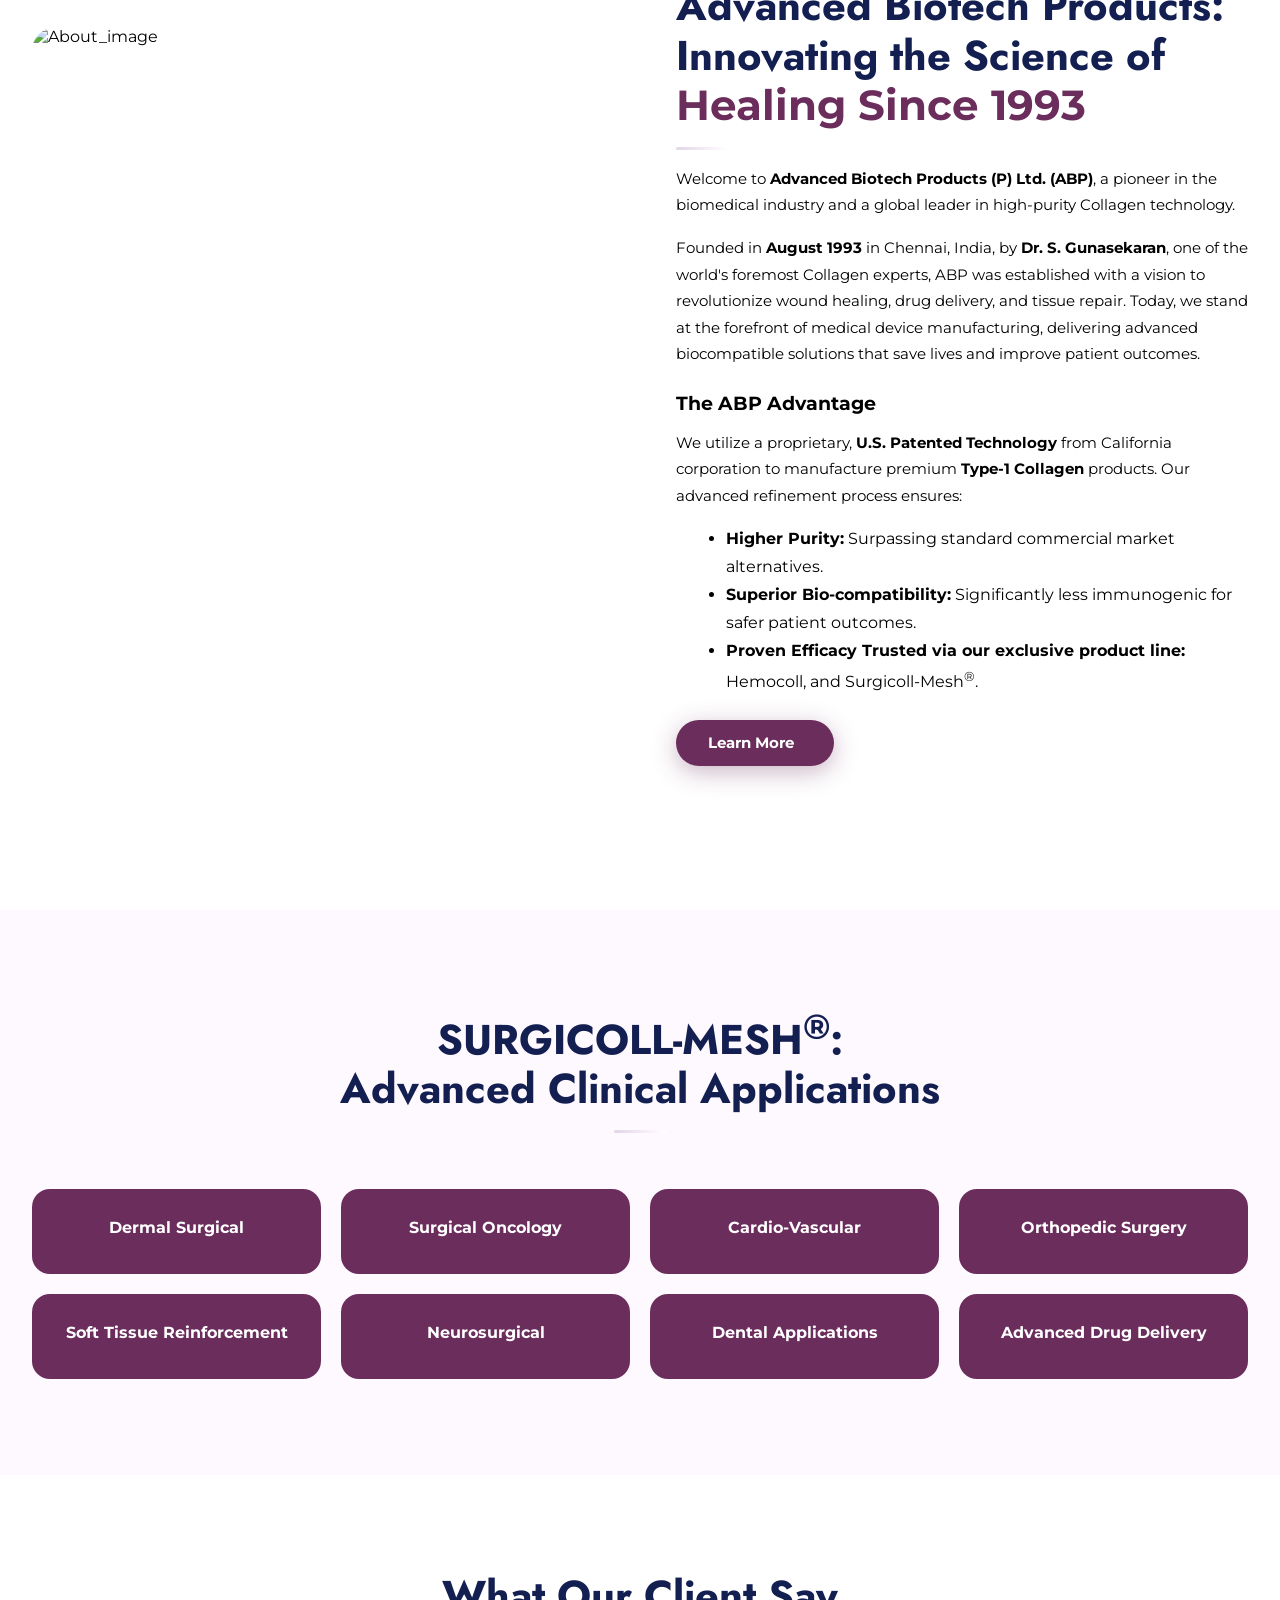
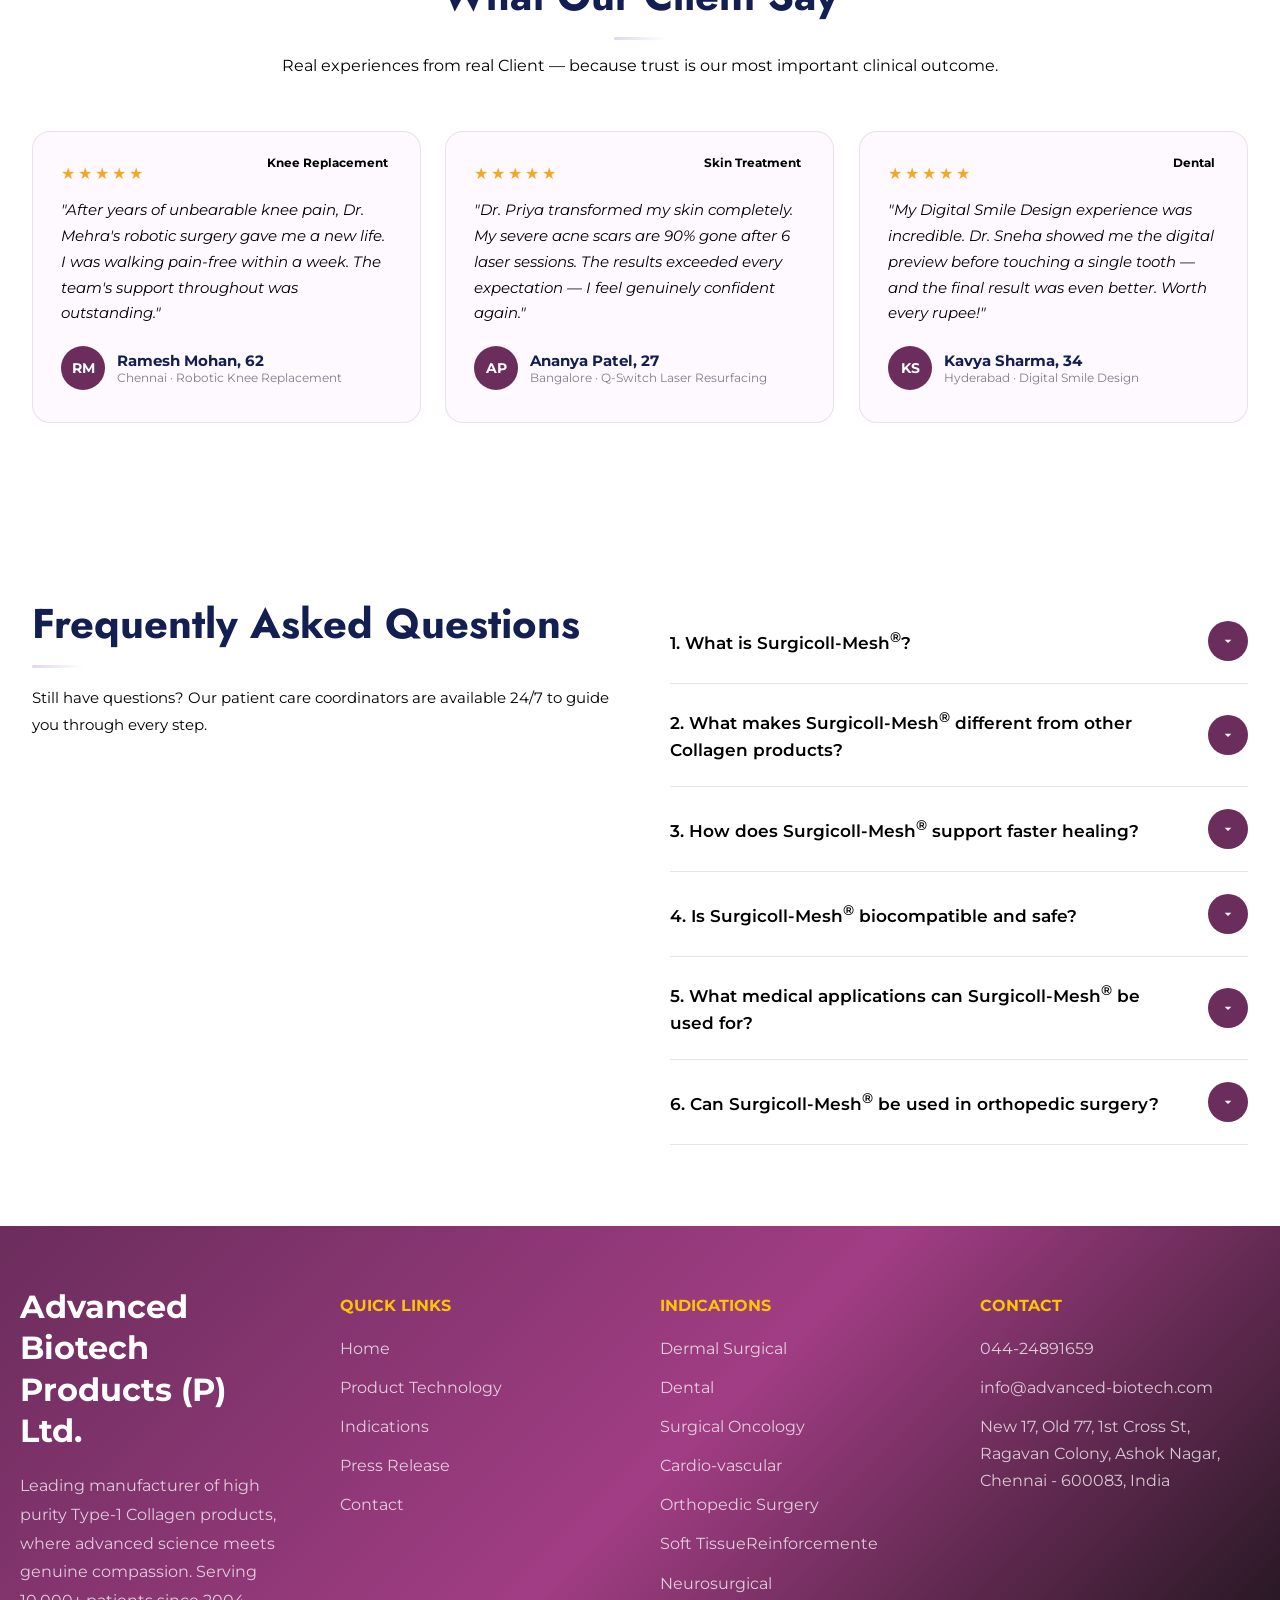
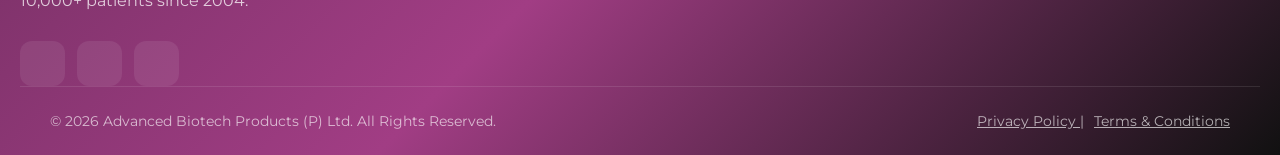
==== commit e6c2d504: "Fix image paths and clean up HTML Updated image paths and removed duplicate Font Awesome CDN link." ====
--- a/index.html
+++ b/index.html
@@ -5,13 +5,10 @@
   <meta charset="UTF-8">
   <meta name="viewport" content="width=device-width, initial-scale=1.0">
   <title>Home | Advanced Biotech Products Pvt Ltd</title>
-  <link rel="icon" href="./home/ABP-symbol.png" type="image/x-icon">
+  <link rel="icon" href="./image/ABP-symbol.png" type="image/x-icon">
   <link rel="stylesheet" href="./css/nav_footer.css">
   <link rel="stylesheet" href="./css/main.css">
   <!-- Font Awesome CDN for icons  -->
-  <link rel="stylesheet" href="https://cdnjs.cloudflare.com/ajax/libs/font-awesome/7.0.1/css/all.min.css"
-    integrity="sha512-2SwdPD6INVrV/lHTZbO2nodKhrnDdJK9/kg2XD1r9uGqPo1cUbujc+IYdlYdEErWNu69gVcYgdxlmVmzTWnetw=="
-    crossorigin="anonymous" referrerpolicy="no-referrer" />
   <link rel="stylesheet" href="https://cdnjs.cloudflare.com/ajax/libs/font-awesome/7.0.1/css/all.min.css"
     integrity="sha512-2SwdPD6INVrV/lHTZbO2nodKhrnDdJK9/kg2XD1r9uGqPo1cUbujc+IYdlYdEErWNu69gVcYgdxlmVmzTWnetw=="
     crossorigin="anonymous" referrerpolicy="no-referrer" />
@@ -65,7 +62,7 @@
       </div>
       <!-- Floating Inquiry Form -->
       <div class="image-box">
-        <img src="./home/Surgicoll-Mesh High Res Box.png" alt="Doctor_image" class="floating-img">
+        <img src="./image/Surgicoll-Mesh High Res Box.png" alt="Doctor_image" class="floating-img">
       </div>
     </div>
   </section>
@@ -103,7 +100,7 @@
       <div class="about-grid">
         <div class="about-img reveal">
           <div class="about-img-main">
-            <img src="./home/who_we_are.jpg" alt="About_image" width="100%" height="100%"
+            <img src="./image/who_we_are.jpg" alt="About_image" width="100%" height="100%"
               style="object-fit:cover;border-radius:8px;">
           </div>
         </div>
@@ -118,7 +115,7 @@
             Collagen technology.</p>
           <p style="font-size:.95rem;color:var(--text-dark);line-height:1.75;">Founded in <b>August 1993</b> in Chennai,
             India,
-            by <b>Dr. S. Gunasekaran</b>, one of the world’s foremost Collagen experts, ABP was established with a
+            by <b>Dr. S. Gunasekaran</b>, one of the world's foremost Collagen experts, ABP was established with a
             vision to
             revolutionize wound healing, drug delivery, and tissue repair. Today, we stand at the forefront of medical
             device manufacturing, delivering advanced biocompatible solutions that save lives and improve patient
@@ -312,7 +309,7 @@
           </button>
           <div class="faq-a">
             <div class="faq-content">
-              <p>Surgicoll-Mesh<sup>®</sup> is an implantable, bioresorbable, sterile Type-1 Collagen matrix designed to support tissue regeneration, wound healing, and surgical reconstruction. It is manufactured using patented high-purity Collagen technology for superior biocompatibility and clinical performance.</p>
+              <p>Surgicoll-Mesh<sup>®</sup> is an implantable, bioresorbable, sterile Type-1 Collagen matrix designed to support tissue regeneration, wound healing, and surgical reconstruction. It is[...]
             </div>
           </div>
         </div>
@@ -328,7 +325,7 @@
           </button>
           <div class="faq-a">
             <div class="faq-content">
-              <p>Unlike conventional Collagen products, Surgicoll-Mesh<sup>®</sup> contains ultra-pure Type-1 Collagen that is free from contaminants such as elastin, lipids, and immunogenic proteins. Its phosphorylated Collagen structure enhances cellular signaling and promotes faster tissue regeneration.</p>
+              <p>Unlike conventional Collagen products, Surgicoll-Mesh<sup>®</sup> contains ultra-pure Type-1 Collagen that is free from contaminants such as elastin, lipids, and immunogenic proteins[...]
             </div>
           </div>
         </div>
@@ -344,7 +341,7 @@
           </button>
           <div class="faq-a">
             <div class="faq-content">
-              <p>The phosphorylated Type-1 Collagen helps attract cells, improve cell communication, and stimulate tissue remodeling. Clinical observations have shown neo-vascularization and capillary formation within 4 to 5 days after application, supporting faster healing and tissue integration.</p>
+              <p>The phosphorylated Type-1 Collagen helps attract cells, improve cell communication, and stimulate tissue remodeling. Clinical observations have shown neo-vascularization and capillary[...]
             </div>
           </div>
         </div>
@@ -360,7 +357,7 @@
           </button>
           <div class="faq-a">
             <div class="faq-content">
-              <p>Yes. Surgicoll-Mesh<sup>®</sup> is highly biocompatible, non-immunogenic, and designed to integrate naturally with surrounding tissues. It is manufactured under stringent quality standards and sterilized using ethylene oxide for safe clinical use.</p>
+              <p>Yes. Surgicoll-Mesh<sup>®</sup> is highly biocompatible, non-immunogenic, and designed to integrate naturally with surrounding tissues. It is manufactured under stringent quality sta[...]
             </div>
           </div>
         </div>
@@ -376,7 +373,7 @@
           </button>
           <div class="faq-a">
             <div class="faq-content">
-              <p>Surgicoll-Mesh<sup>®</sup> is used in oral and maxillofacial surgery, burn care, diabetic ulcer treatment, orthopedic procedures, cartilage regeneration, hernia repair, pelvic floor reconstruction, cardiovascular surgery, and neurosurgical applications such as dura repair and nerve wrapping.</p>
+              <p>Surgicoll-Mesh<sup>®</sup> is used in oral and maxillofacial surgery, burn care, diabetic ulcer treatment, orthopedic procedures, cartilage regeneration, hernia repair, pelvic floor [...]
             </div>
           </div>
         </div>
@@ -392,7 +389,7 @@
           </button>
           <div class="faq-a">
             <div class="faq-content">
-              <p>Yes. It is suitable for osteochondral resurfacing, cartilage regeneration, tendon repair, rotator cuff reconstruction, Achilles tendon repair, and other orthopedic soft tissue applications where tissue support and regeneration are required.</p>
+              <p>Yes. It is suitable for osteochondral resurfacing, cartilage regeneration, tendon repair, rotator cuff reconstruction, Achilles tendon repair, and other orthopedic soft tissue applica[...]
             </div>
           </div>
         </div>
@@ -415,4 +412,4 @@
   <script src="./js/main.js"></script>
 </body>
 
-</html>+</html>
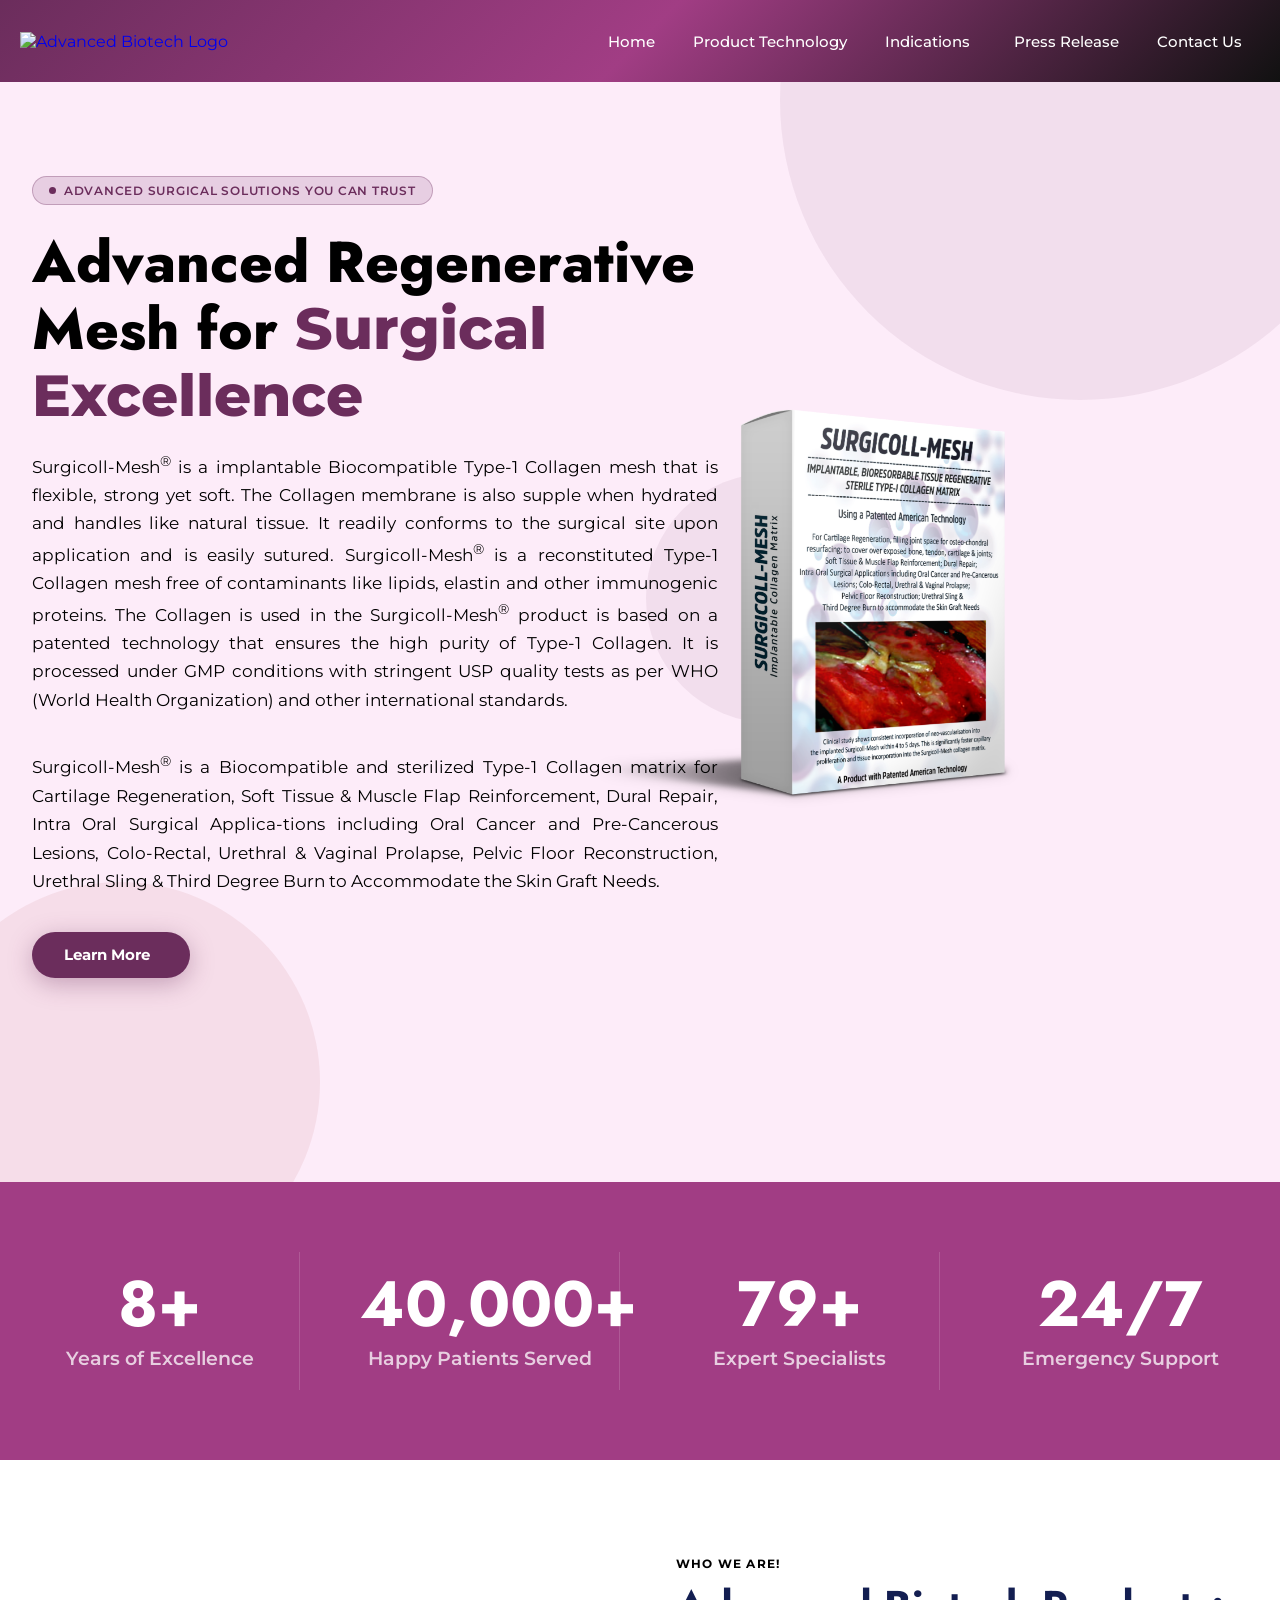
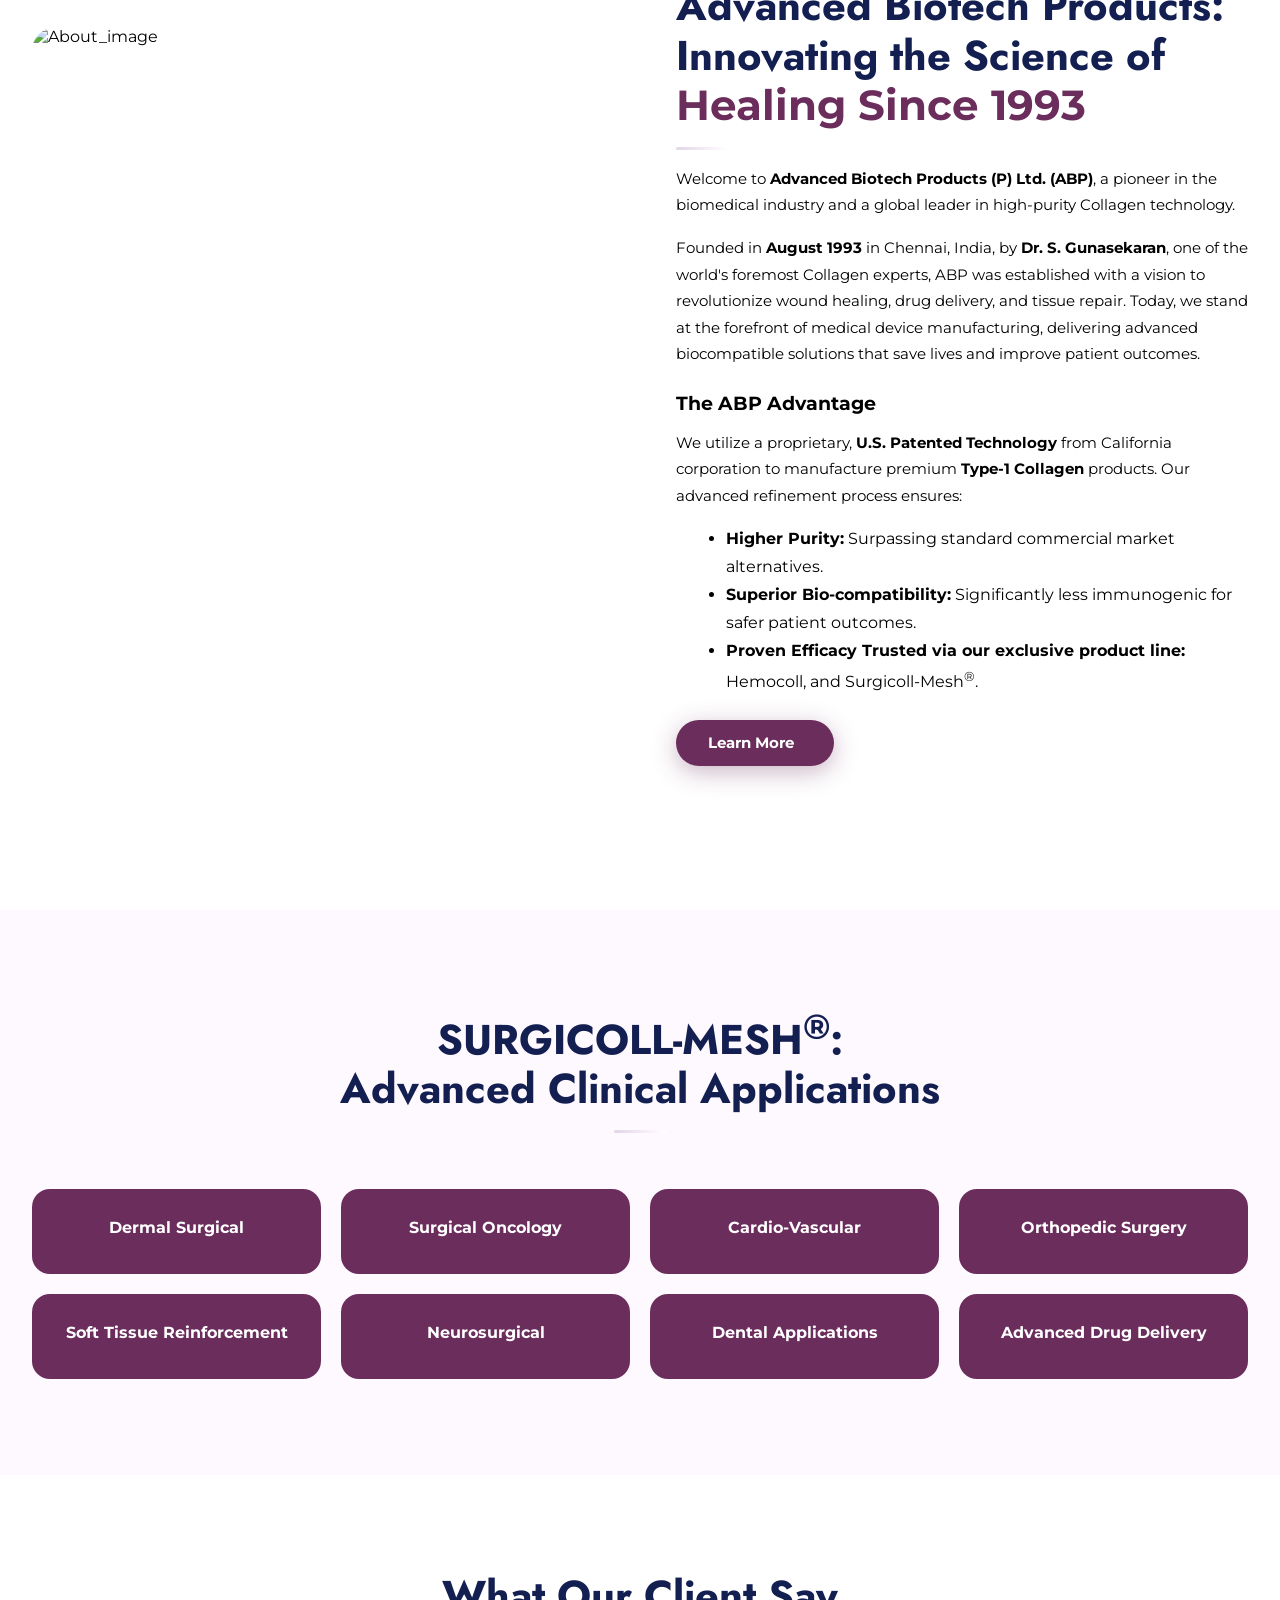
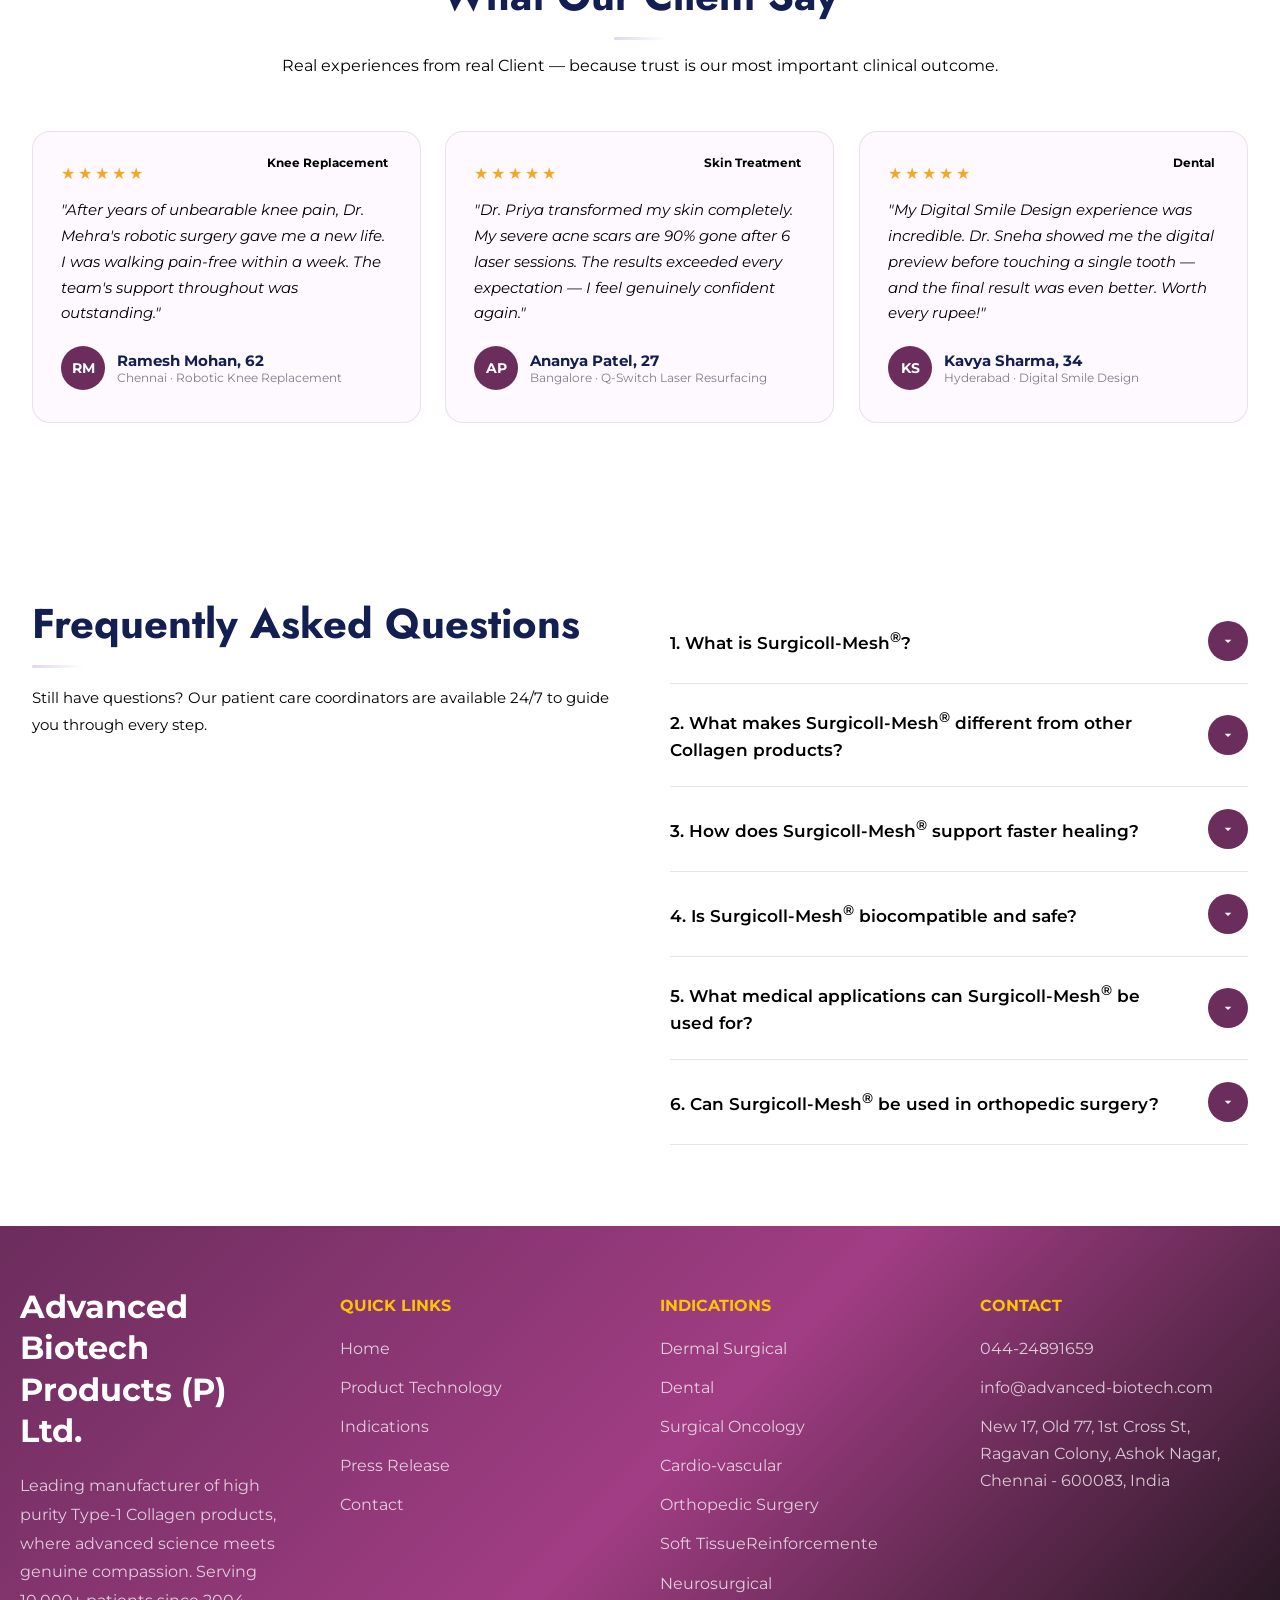
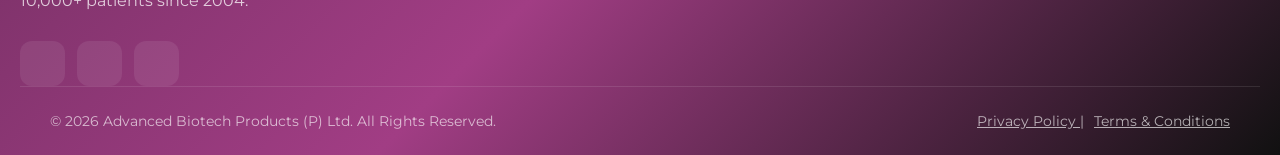
==== commit a192ce10: "Update index.html" ====
--- a/index.html
+++ b/index.html
@@ -5,7 +5,7 @@
   <meta charset="UTF-8">
   <meta name="viewport" content="width=device-width, initial-scale=1.0">
   <title>Home | Advanced Biotech Products Pvt Ltd</title>
-  <link rel="icon" href="./image/ABP-symbol.png" type="image/x-icon">
+  <link rel="icon" href="./home/ABP-symbol.png" type="image/x-icon">
   <link rel="stylesheet" href="./css/nav_footer.css">
   <link rel="stylesheet" href="./css/main.css">
   <!-- Font Awesome CDN for icons  -->
@@ -62,7 +62,7 @@
       </div>
       <!-- Floating Inquiry Form -->
       <div class="image-box">
-        <img src="./image/Surgicoll-Mesh High Res Box.png" alt="Doctor_image" class="floating-img">
+        <img src="./home/Surgicoll-Mesh High Res Box.png" alt="Doctor_image" class="floating-img">
       </div>
     </div>
   </section>
@@ -100,7 +100,7 @@
       <div class="about-grid">
         <div class="about-img reveal">
           <div class="about-img-main">
-            <img src="./image/who_we_are.jpg" alt="About_image" width="100%" height="100%"
+            <img src="./home/who_we_are.jpg" alt="About_image" width="100%" height="100%"
               style="object-fit:cover;border-radius:8px;">
           </div>
         </div>
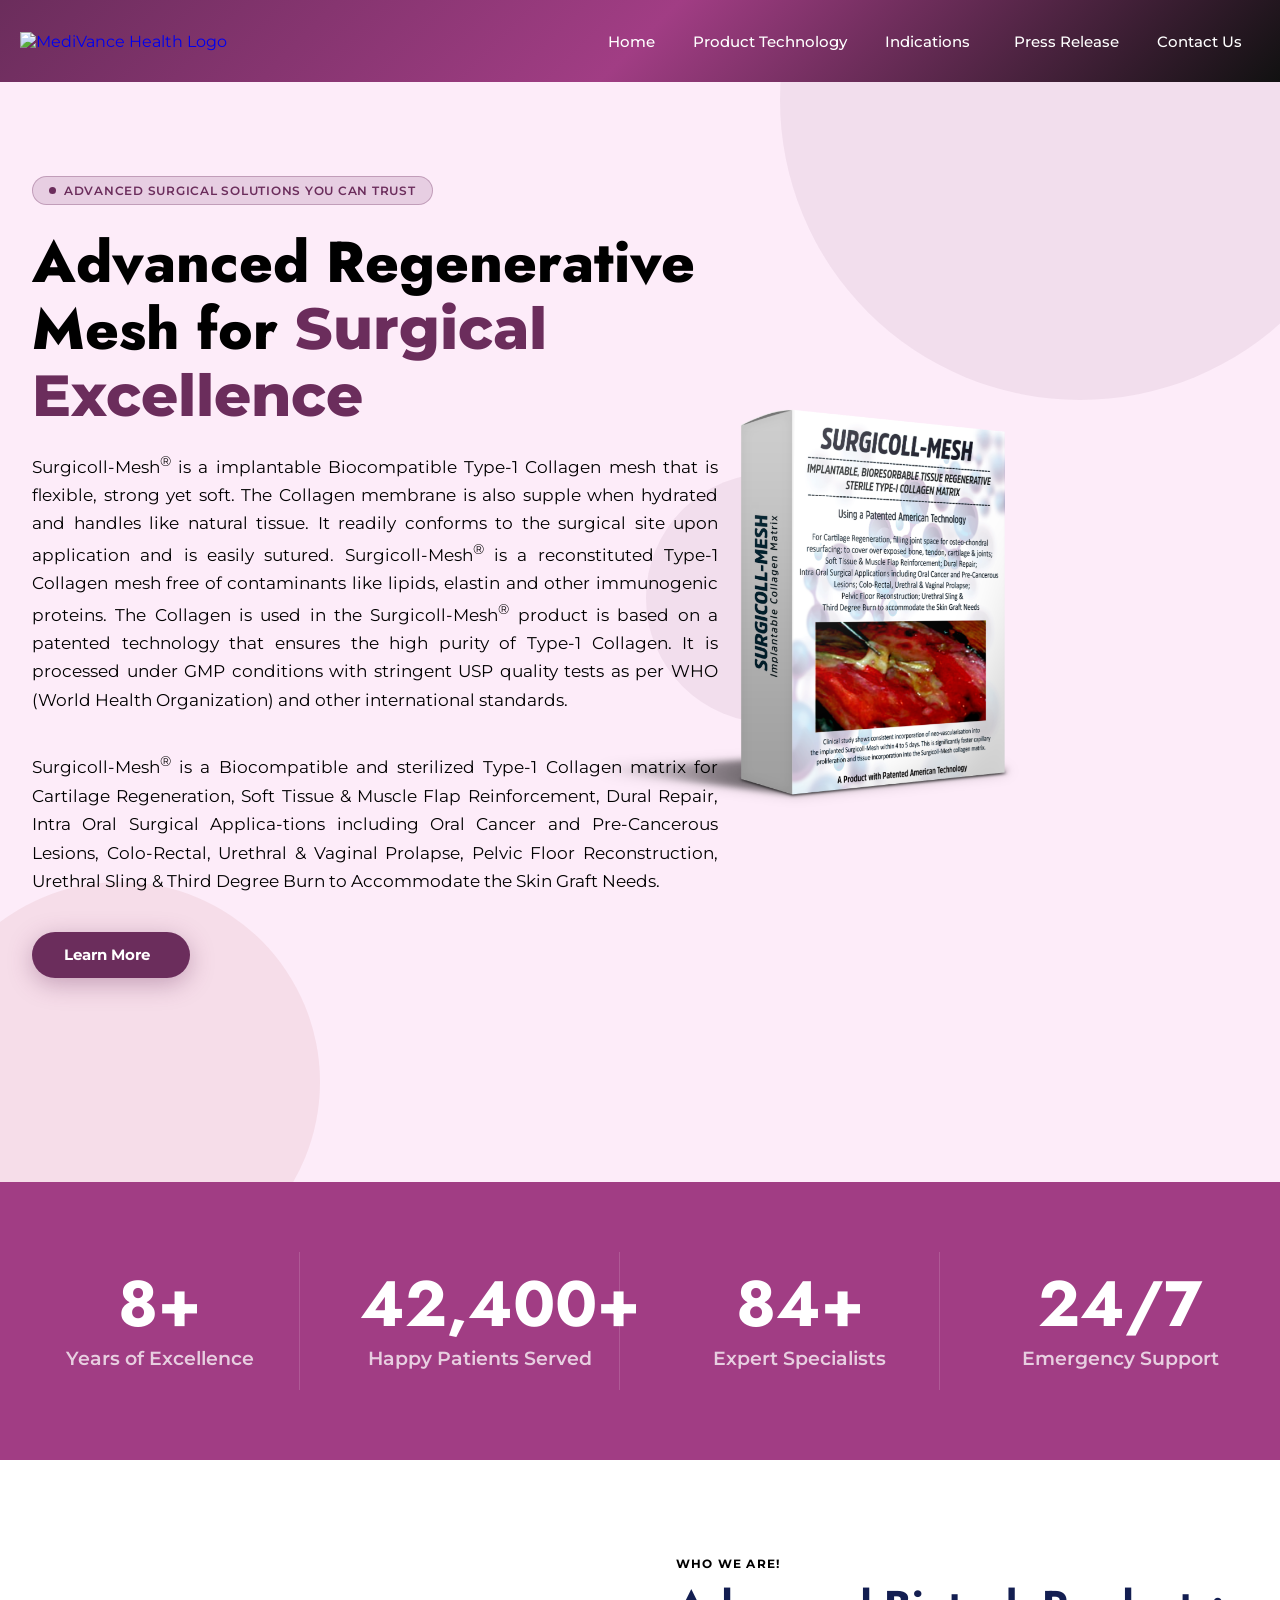
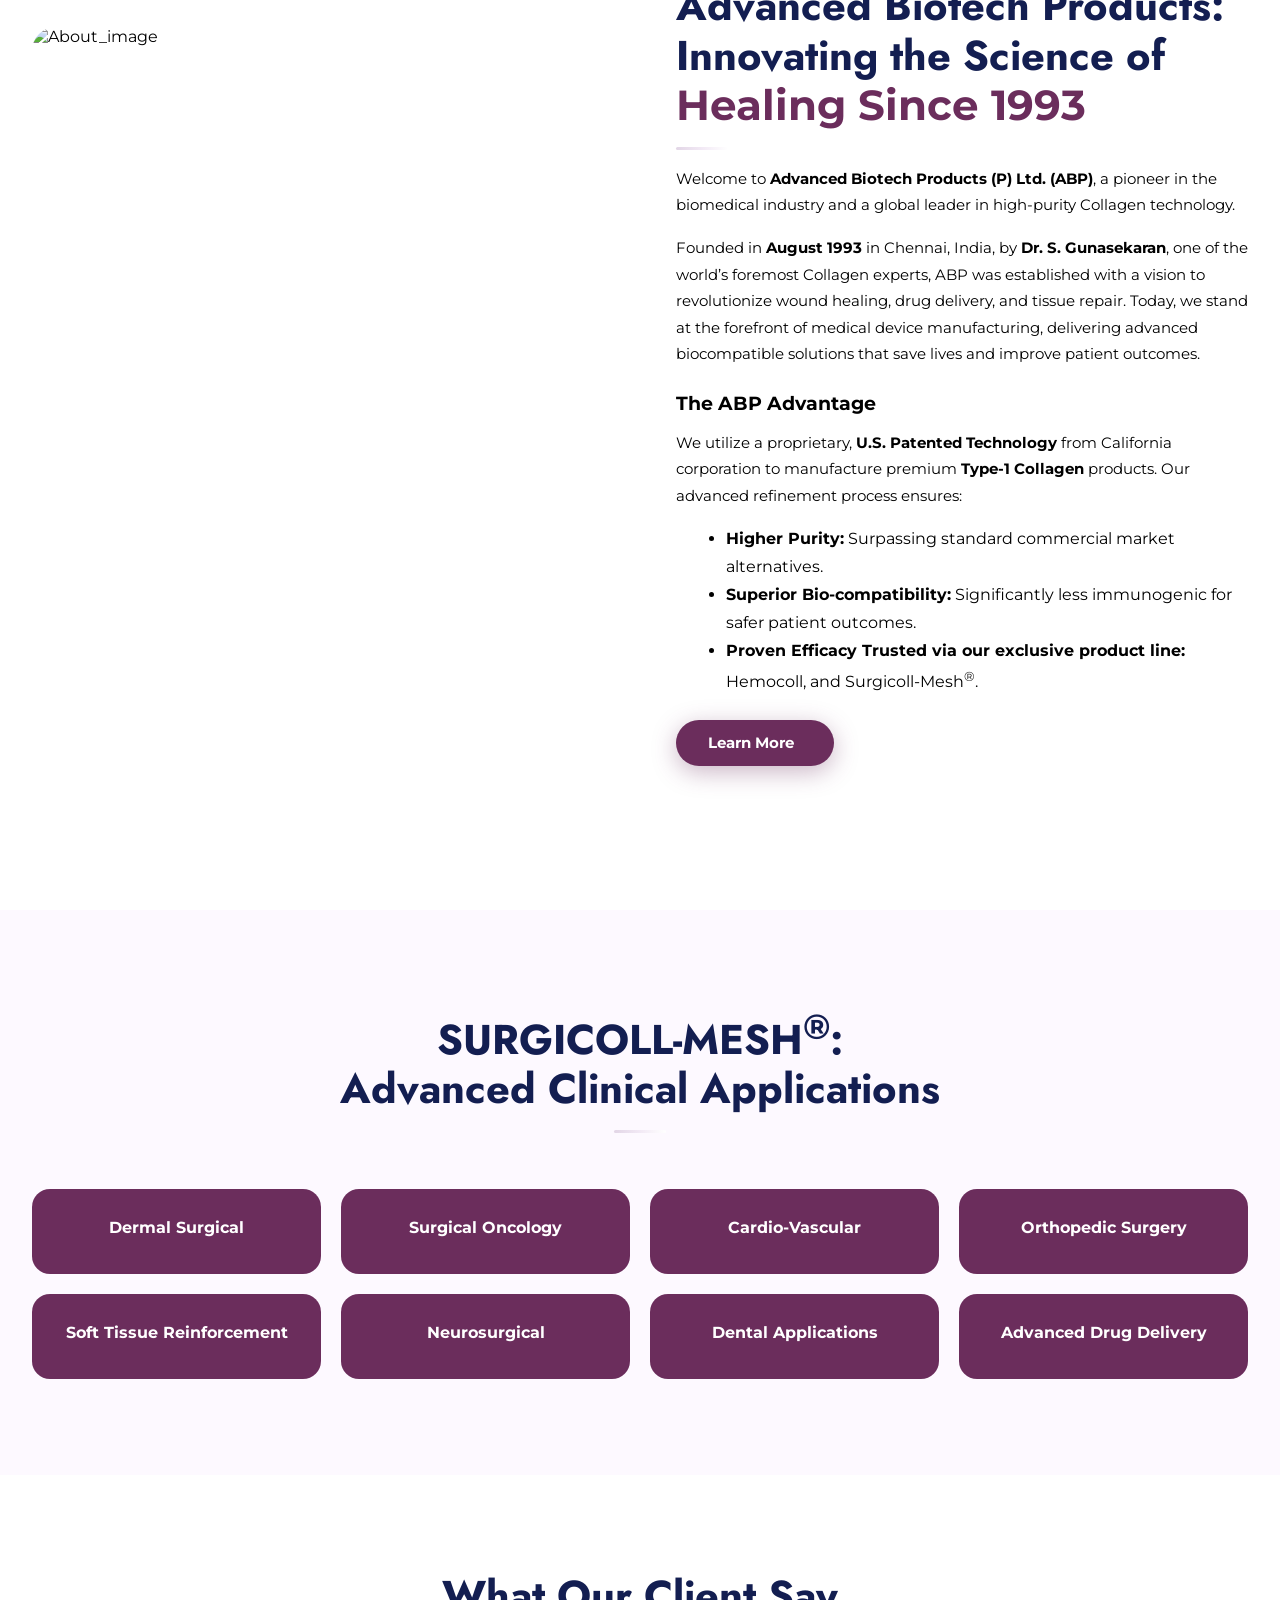
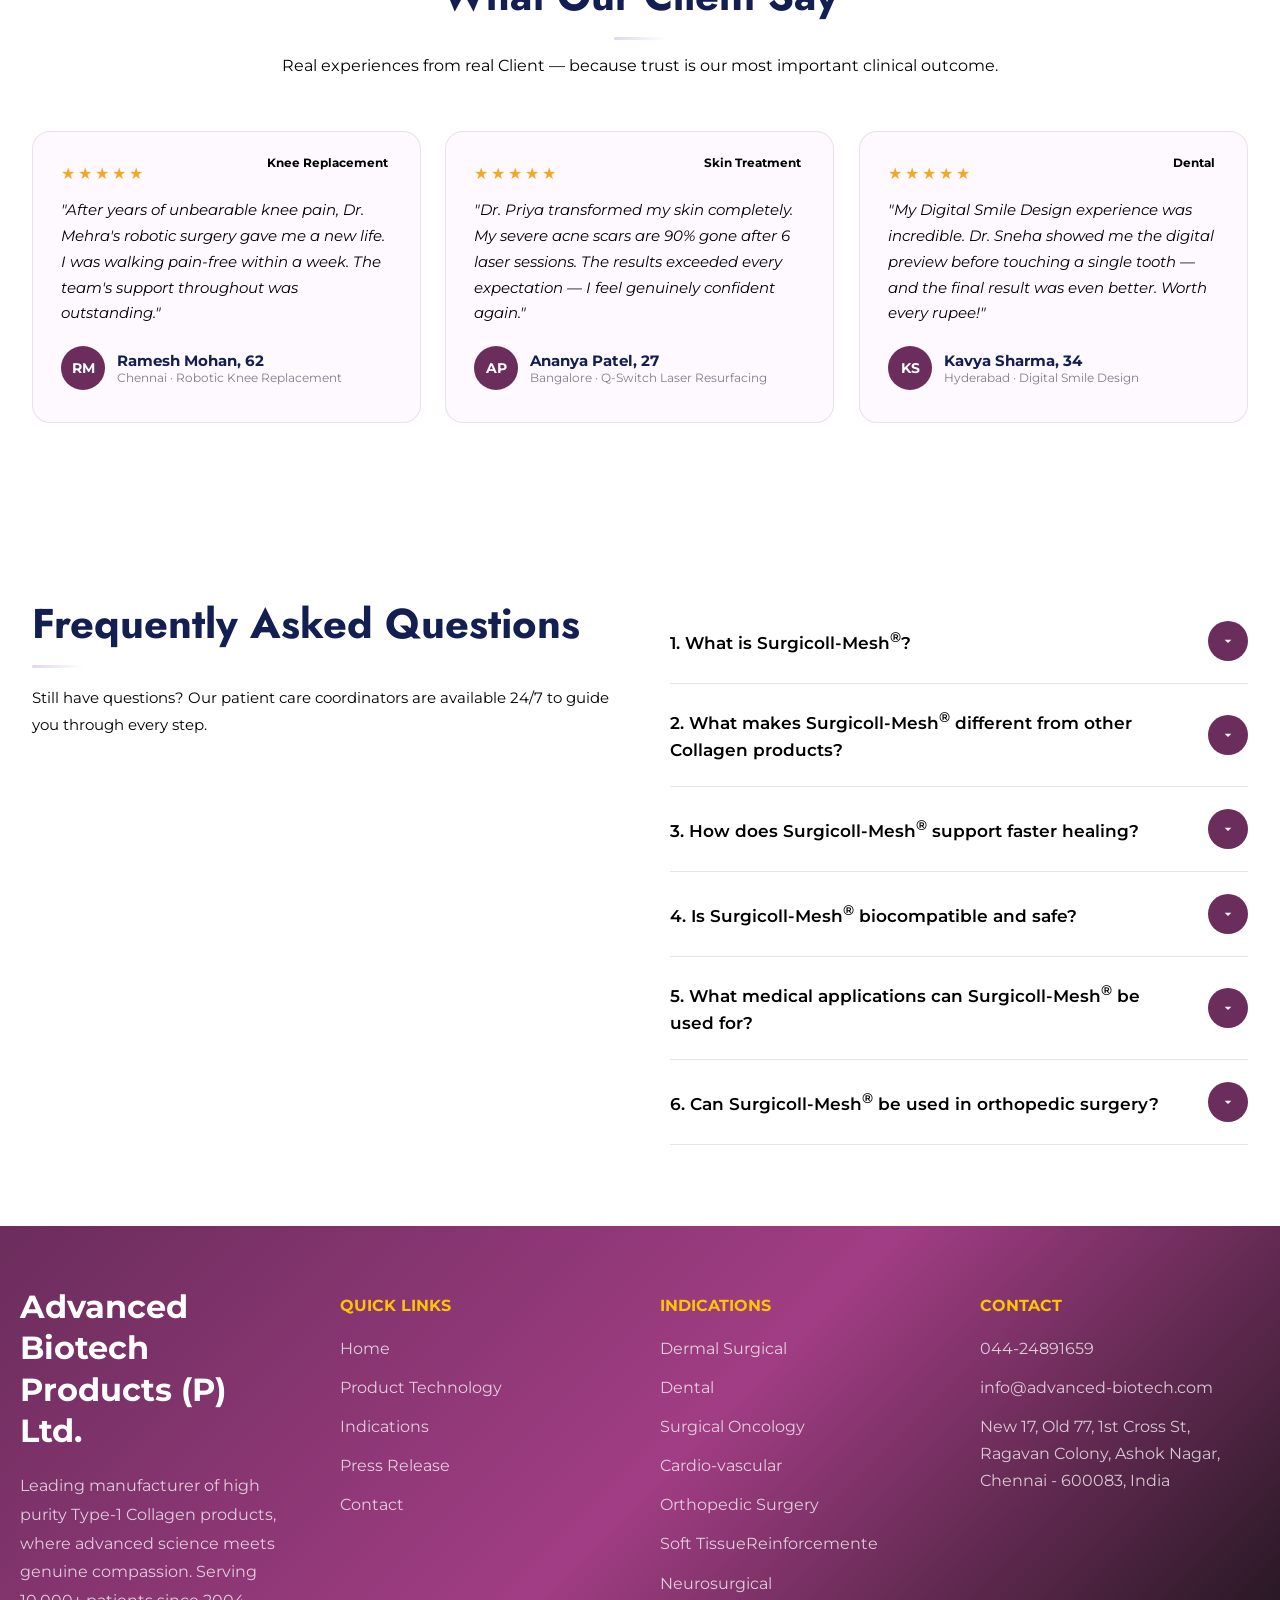
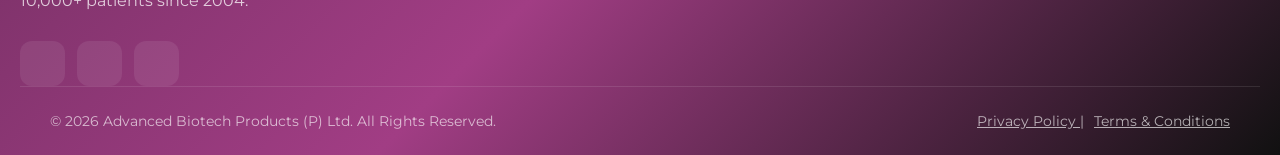
==== commit 46dcffa5: "dfbjf" ====
--- a/index.html
+++ b/index.html
@@ -12,13 +12,16 @@
   <link rel="stylesheet" href="https://cdnjs.cloudflare.com/ajax/libs/font-awesome/7.0.1/css/all.min.css"
     integrity="sha512-2SwdPD6INVrV/lHTZbO2nodKhrnDdJK9/kg2XD1r9uGqPo1cUbujc+IYdlYdEErWNu69gVcYgdxlmVmzTWnetw=="
     crossorigin="anonymous" referrerpolicy="no-referrer" />
+  <link rel="stylesheet" href="https://cdnjs.cloudflare.com/ajax/libs/font-awesome/7.0.1/css/all.min.css"
+    integrity="sha512-2SwdPD6INVrV/lHTZbO2nodKhrnDdJK9/kg2XD1r9uGqPo1cUbujc+IYdlYdEErWNu69gVcYgdxlmVmzTWnetw=="
+    crossorigin="anonymous" referrerpolicy="no-referrer" />
 </head>
 
 <body>
   <!--Header-->
   <div id="rs-header"></div>
   <script>
-    fetch("./page/nav.html")
+    fetch("../page/nav.html")
       .then(res => res.text())
       .then(data => {
         document.getElementById("rs-header").innerHTML = data;
@@ -115,7 +118,7 @@
             Collagen technology.</p>
           <p style="font-size:.95rem;color:var(--text-dark);line-height:1.75;">Founded in <b>August 1993</b> in Chennai,
             India,
-            by <b>Dr. S. Gunasekaran</b>, one of the world's foremost Collagen experts, ABP was established with a
+            by <b>Dr. S. Gunasekaran</b>, one of the world’s foremost Collagen experts, ABP was established with a
             vision to
             revolutionize wound healing, drug delivery, and tissue repair. Today, we stand at the forefront of medical
             device manufacturing, delivering advanced biocompatible solutions that save lives and improve patient
@@ -309,7 +312,7 @@
           </button>
           <div class="faq-a">
             <div class="faq-content">
-              <p>Surgicoll-Mesh<sup>®</sup> is an implantable, bioresorbable, sterile Type-1 Collagen matrix designed to support tissue regeneration, wound healing, and surgical reconstruction. It is[...]
+              <p>Surgicoll-Mesh<sup>®</sup> is an implantable, bioresorbable, sterile Type-1 Collagen matrix designed to support tissue regeneration, wound healing, and surgical reconstruction. It is manufactured using patented high-purity Collagen technology for superior biocompatibility and clinical performance.</p>
             </div>
           </div>
         </div>
@@ -325,7 +328,7 @@
           </button>
           <div class="faq-a">
             <div class="faq-content">
-              <p>Unlike conventional Collagen products, Surgicoll-Mesh<sup>®</sup> contains ultra-pure Type-1 Collagen that is free from contaminants such as elastin, lipids, and immunogenic proteins[...]
+              <p>Unlike conventional Collagen products, Surgicoll-Mesh<sup>®</sup> contains ultra-pure Type-1 Collagen that is free from contaminants such as elastin, lipids, and immunogenic proteins. Its phosphorylated Collagen structure enhances cellular signaling and promotes faster tissue regeneration.</p>
             </div>
           </div>
         </div>
@@ -341,7 +344,7 @@
           </button>
           <div class="faq-a">
             <div class="faq-content">
-              <p>The phosphorylated Type-1 Collagen helps attract cells, improve cell communication, and stimulate tissue remodeling. Clinical observations have shown neo-vascularization and capillary[...]
+              <p>The phosphorylated Type-1 Collagen helps attract cells, improve cell communication, and stimulate tissue remodeling. Clinical observations have shown neo-vascularization and capillary formation within 4 to 5 days after application, supporting faster healing and tissue integration.</p>
             </div>
           </div>
         </div>
@@ -357,7 +360,7 @@
           </button>
           <div class="faq-a">
             <div class="faq-content">
-              <p>Yes. Surgicoll-Mesh<sup>®</sup> is highly biocompatible, non-immunogenic, and designed to integrate naturally with surrounding tissues. It is manufactured under stringent quality sta[...]
+              <p>Yes. Surgicoll-Mesh<sup>®</sup> is highly biocompatible, non-immunogenic, and designed to integrate naturally with surrounding tissues. It is manufactured under stringent quality standards and sterilized using ethylene oxide for safe clinical use.</p>
             </div>
           </div>
         </div>
@@ -373,7 +376,7 @@
           </button>
           <div class="faq-a">
             <div class="faq-content">
-              <p>Surgicoll-Mesh<sup>®</sup> is used in oral and maxillofacial surgery, burn care, diabetic ulcer treatment, orthopedic procedures, cartilage regeneration, hernia repair, pelvic floor [...]
+              <p>Surgicoll-Mesh<sup>®</sup> is used in oral and maxillofacial surgery, burn care, diabetic ulcer treatment, orthopedic procedures, cartilage regeneration, hernia repair, pelvic floor reconstruction, cardiovascular surgery, and neurosurgical applications such as dura repair and nerve wrapping.</p>
             </div>
           </div>
         </div>
@@ -389,7 +392,7 @@
           </button>
           <div class="faq-a">
             <div class="faq-content">
-              <p>Yes. It is suitable for osteochondral resurfacing, cartilage regeneration, tendon repair, rotator cuff reconstruction, Achilles tendon repair, and other orthopedic soft tissue applica[...]
+              <p>Yes. It is suitable for osteochondral resurfacing, cartilage regeneration, tendon repair, rotator cuff reconstruction, Achilles tendon repair, and other orthopedic soft tissue applications where tissue support and regeneration are required.</p>
             </div>
           </div>
         </div>
@@ -412,4 +415,4 @@
   <script src="./js/main.js"></script>
 </body>
 
-</html>
+</html>
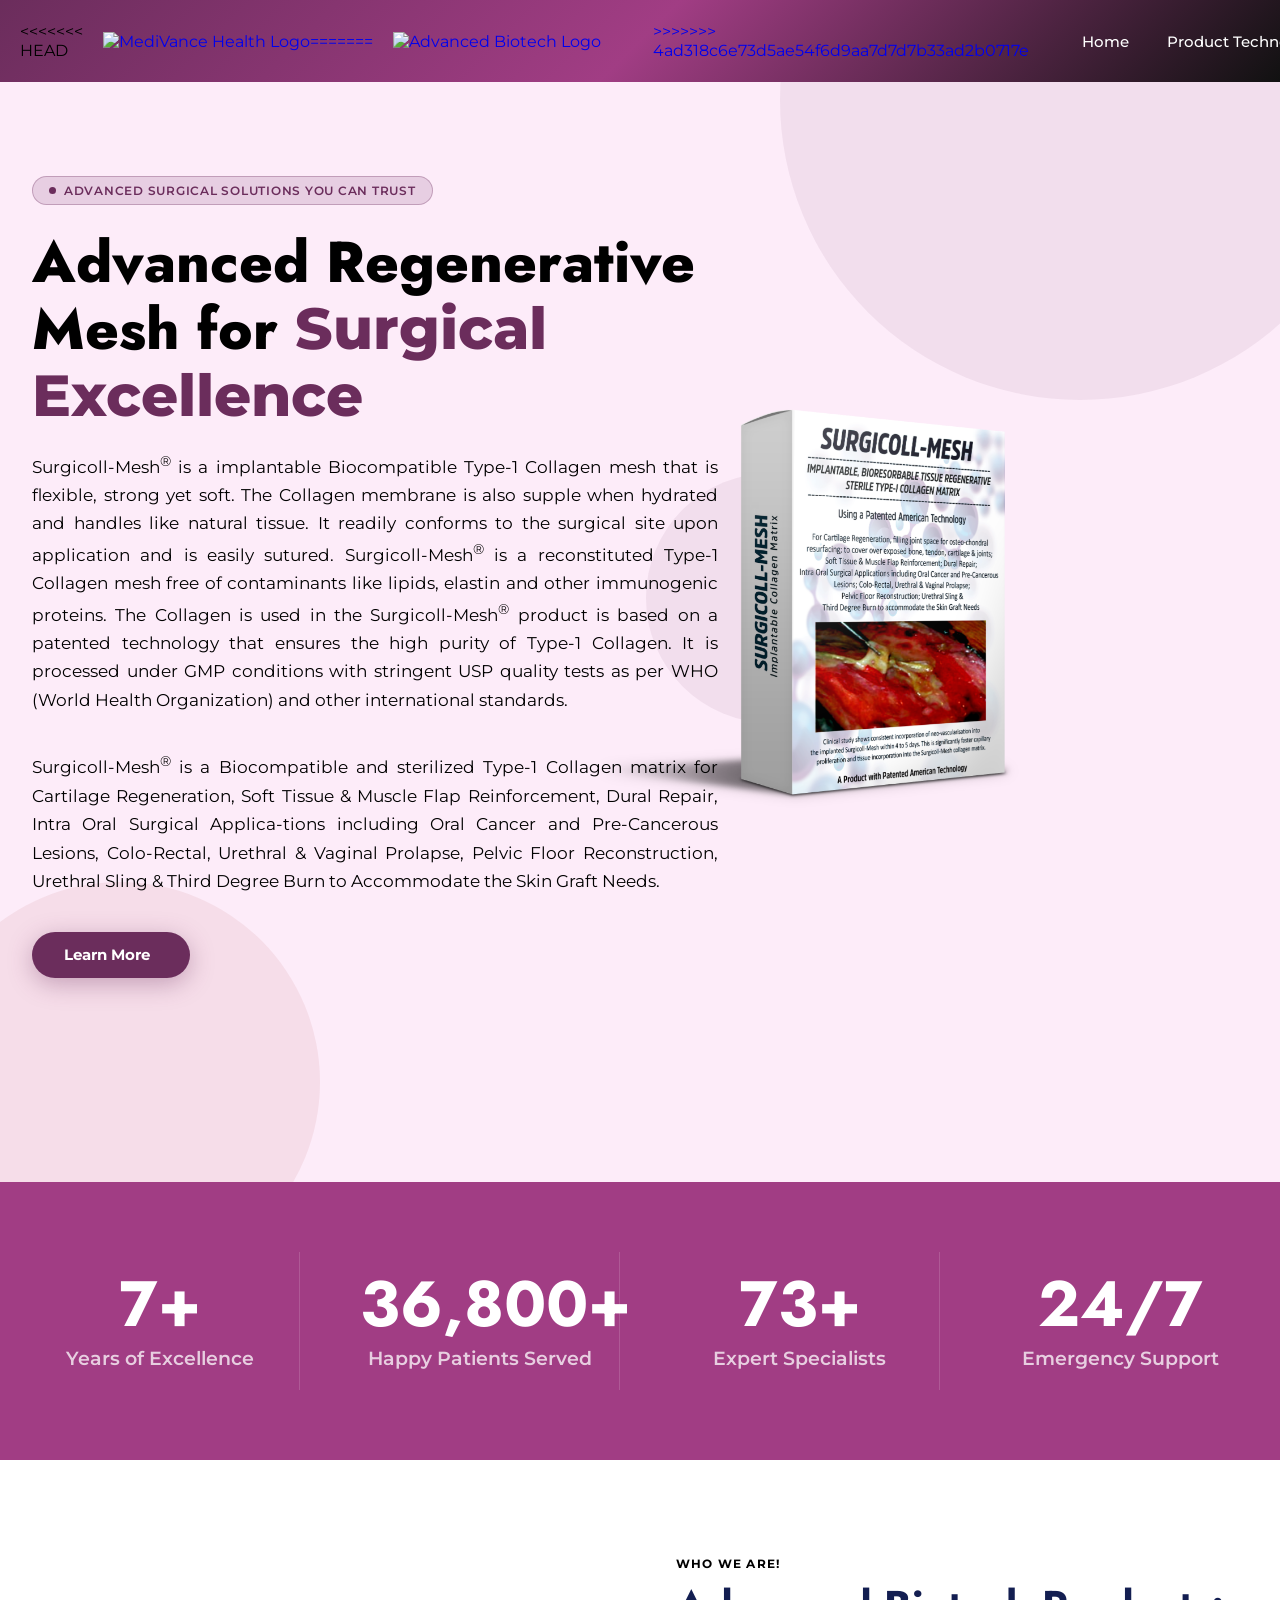
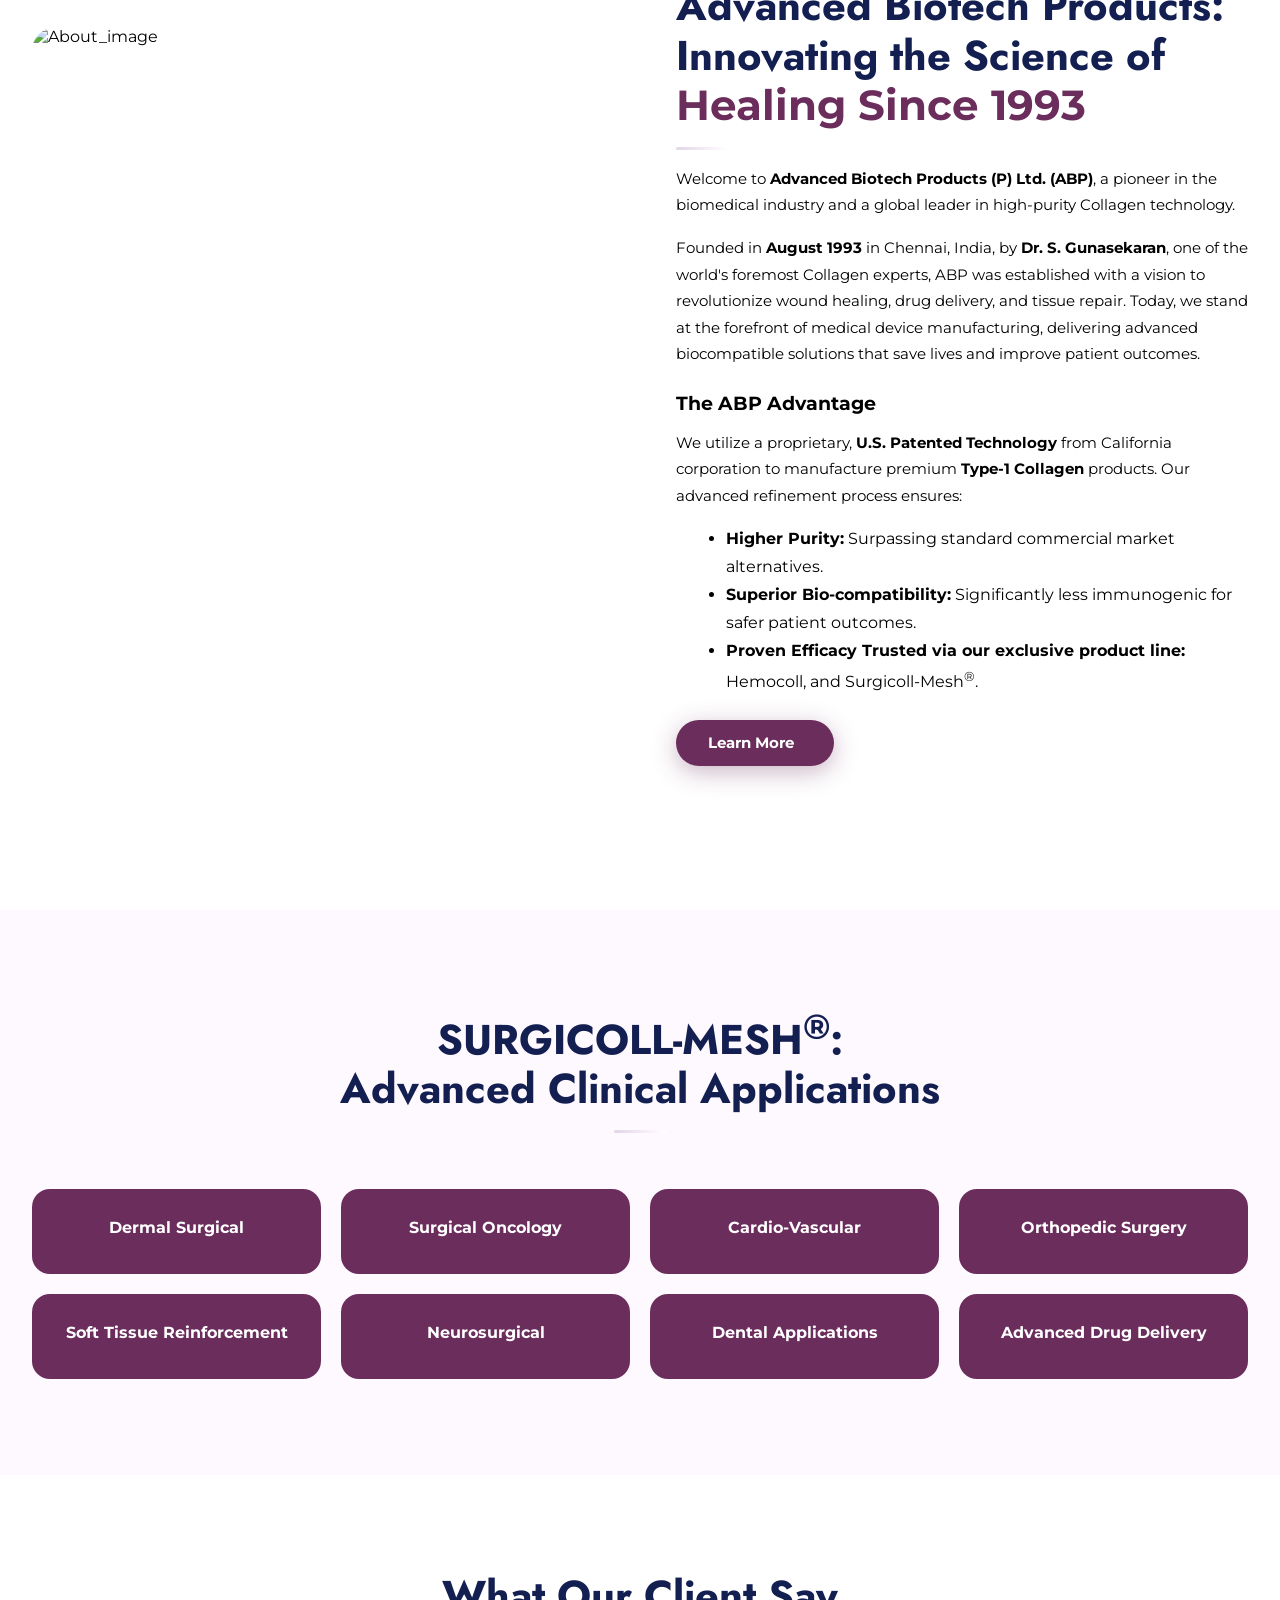
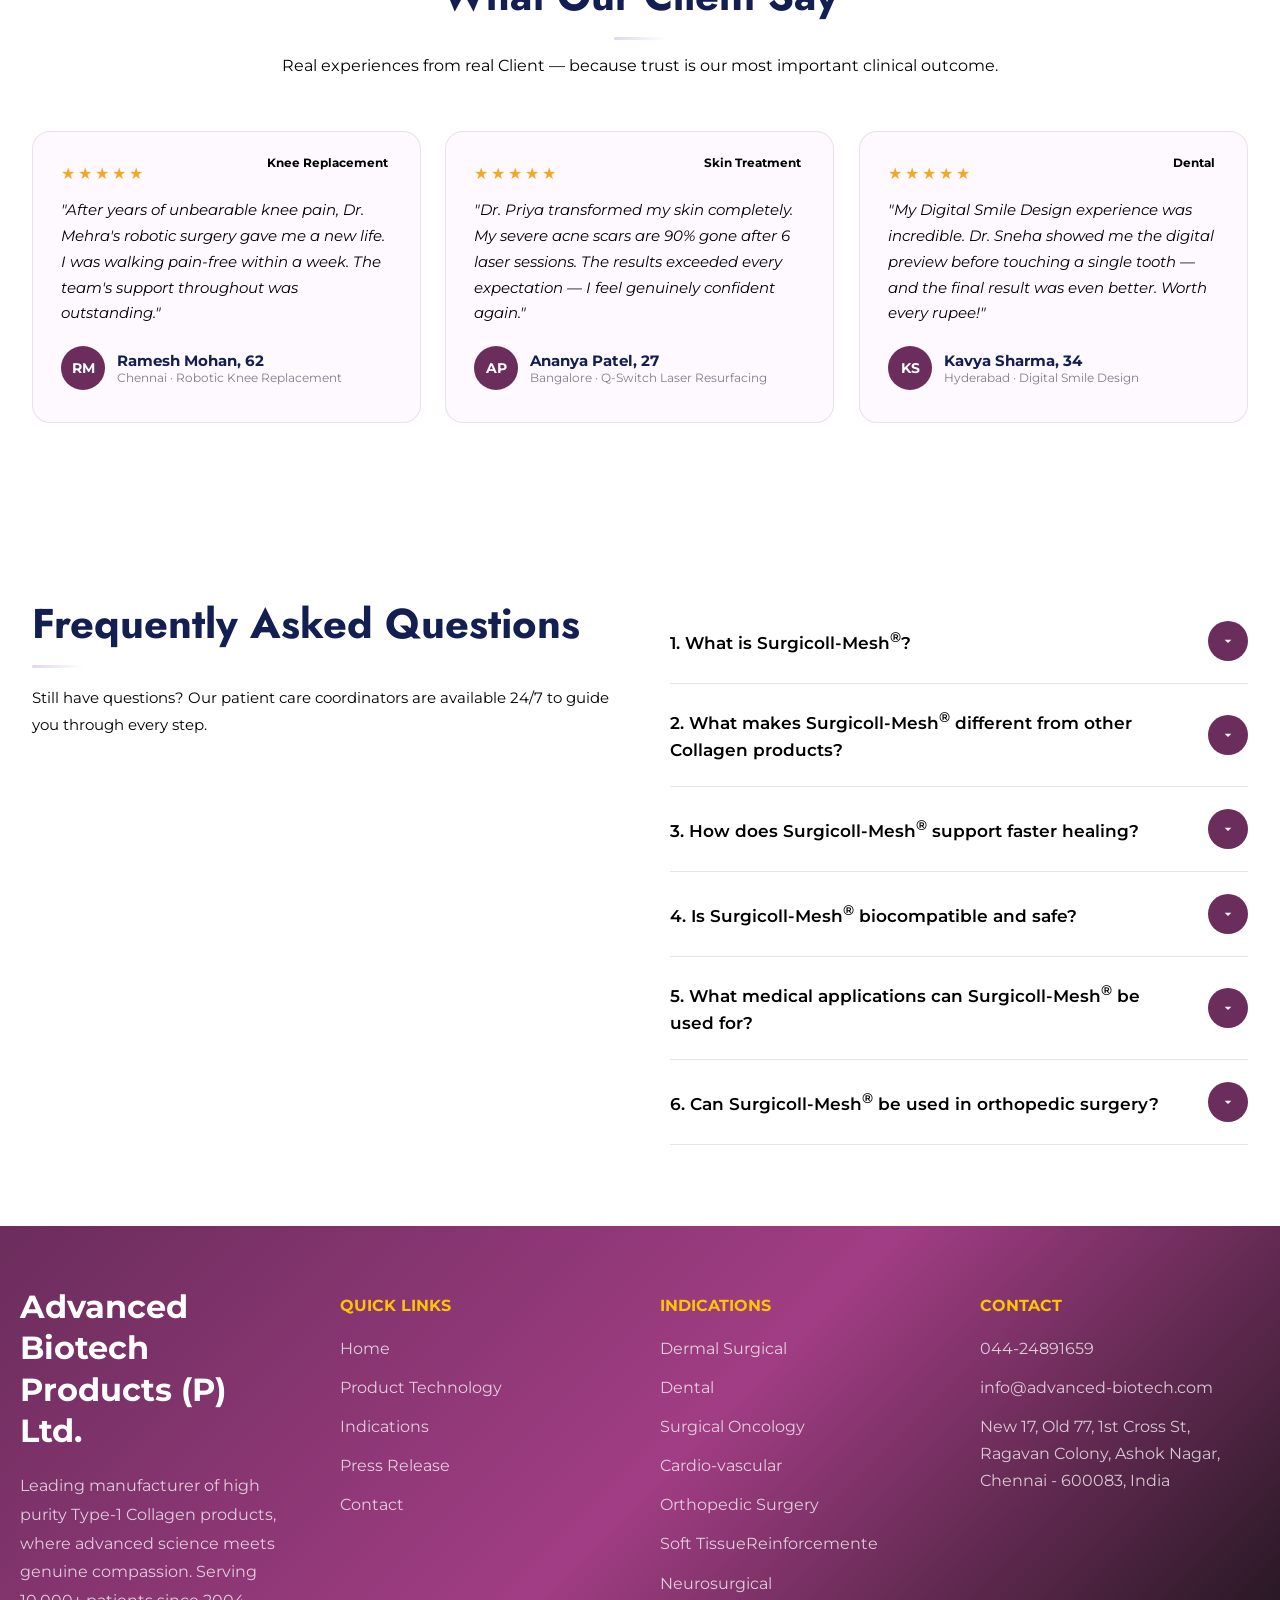
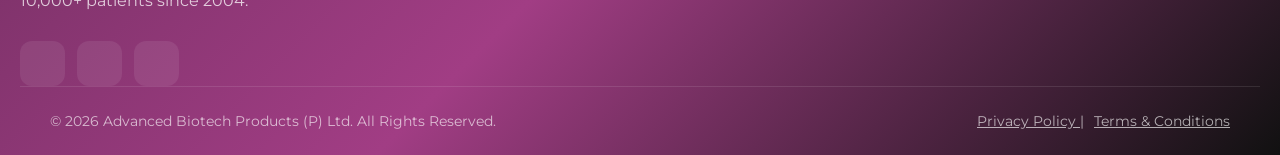
==== commit 7d3dd9bc: "Resolve merge conflicts" ====
--- a/index.html
+++ b/index.html
@@ -9,9 +9,6 @@
   <link rel="stylesheet" href="./css/nav_footer.css">
   <link rel="stylesheet" href="./css/main.css">
   <!-- Font Awesome CDN for icons  -->
-  <link rel="stylesheet" href="https://cdnjs.cloudflare.com/ajax/libs/font-awesome/7.0.1/css/all.min.css"
-    integrity="sha512-2SwdPD6INVrV/lHTZbO2nodKhrnDdJK9/kg2XD1r9uGqPo1cUbujc+IYdlYdEErWNu69gVcYgdxlmVmzTWnetw=="
-    crossorigin="anonymous" referrerpolicy="no-referrer" />
   <link rel="stylesheet" href="https://cdnjs.cloudflare.com/ajax/libs/font-awesome/7.0.1/css/all.min.css"
     integrity="sha512-2SwdPD6INVrV/lHTZbO2nodKhrnDdJK9/kg2XD1r9uGqPo1cUbujc+IYdlYdEErWNu69gVcYgdxlmVmzTWnetw=="
     crossorigin="anonymous" referrerpolicy="no-referrer" />
@@ -118,7 +115,7 @@
             Collagen technology.</p>
           <p style="font-size:.95rem;color:var(--text-dark);line-height:1.75;">Founded in <b>August 1993</b> in Chennai,
             India,
-            by <b>Dr. S. Gunasekaran</b>, one of the world’s foremost Collagen experts, ABP was established with a
+            by <b>Dr. S. Gunasekaran</b>, one of the world's foremost Collagen experts, ABP was established with a
             vision to
             revolutionize wound healing, drug delivery, and tissue repair. Today, we stand at the forefront of medical
             device manufacturing, delivering advanced biocompatible solutions that save lives and improve patient
@@ -312,7 +309,7 @@
           </button>
           <div class="faq-a">
             <div class="faq-content">
-              <p>Surgicoll-Mesh<sup>®</sup> is an implantable, bioresorbable, sterile Type-1 Collagen matrix designed to support tissue regeneration, wound healing, and surgical reconstruction. It is manufactured using patented high-purity Collagen technology for superior biocompatibility and clinical performance.</p>
+              <p>Surgicoll-Mesh<sup>®</sup> is an implantable, bioresorbable, sterile Type-1 Collagen matrix designed to support tissue regeneration, wound healing, and surgical reconstruction. It is[...]
             </div>
           </div>
         </div>
@@ -328,7 +325,7 @@
           </button>
           <div class="faq-a">
             <div class="faq-content">
-              <p>Unlike conventional Collagen products, Surgicoll-Mesh<sup>®</sup> contains ultra-pure Type-1 Collagen that is free from contaminants such as elastin, lipids, and immunogenic proteins. Its phosphorylated Collagen structure enhances cellular signaling and promotes faster tissue regeneration.</p>
+              <p>Unlike conventional Collagen products, Surgicoll-Mesh<sup>®</sup> contains ultra-pure Type-1 Collagen that is free from contaminants such as elastin, lipids, and immunogenic proteins[...]
             </div>
           </div>
         </div>
@@ -344,7 +341,7 @@
           </button>
           <div class="faq-a">
             <div class="faq-content">
-              <p>The phosphorylated Type-1 Collagen helps attract cells, improve cell communication, and stimulate tissue remodeling. Clinical observations have shown neo-vascularization and capillary formation within 4 to 5 days after application, supporting faster healing and tissue integration.</p>
+              <p>The phosphorylated Type-1 Collagen helps attract cells, improve cell communication, and stimulate tissue remodeling. Clinical observations have shown neo-vascularization and capillary[...]
             </div>
           </div>
         </div>
@@ -360,7 +357,7 @@
           </button>
           <div class="faq-a">
             <div class="faq-content">
-              <p>Yes. Surgicoll-Mesh<sup>®</sup> is highly biocompatible, non-immunogenic, and designed to integrate naturally with surrounding tissues. It is manufactured under stringent quality standards and sterilized using ethylene oxide for safe clinical use.</p>
+              <p>Yes. Surgicoll-Mesh<sup>®</sup> is highly biocompatible, non-immunogenic, and designed to integrate naturally with surrounding tissues. It is manufactured under stringent quality sta[...]
             </div>
           </div>
         </div>
@@ -376,7 +373,7 @@
           </button>
           <div class="faq-a">
             <div class="faq-content">
-              <p>Surgicoll-Mesh<sup>®</sup> is used in oral and maxillofacial surgery, burn care, diabetic ulcer treatment, orthopedic procedures, cartilage regeneration, hernia repair, pelvic floor reconstruction, cardiovascular surgery, and neurosurgical applications such as dura repair and nerve wrapping.</p>
+              <p>Surgicoll-Mesh<sup>®</sup> is used in oral and maxillofacial surgery, burn care, diabetic ulcer treatment, orthopedic procedures, cartilage regeneration, hernia repair, pelvic floor [...]
             </div>
           </div>
         </div>
@@ -392,7 +389,7 @@
           </button>
           <div class="faq-a">
             <div class="faq-content">
-              <p>Yes. It is suitable for osteochondral resurfacing, cartilage regeneration, tendon repair, rotator cuff reconstruction, Achilles tendon repair, and other orthopedic soft tissue applications where tissue support and regeneration are required.</p>
+              <p>Yes. It is suitable for osteochondral resurfacing, cartilage regeneration, tendon repair, rotator cuff reconstruction, Achilles tendon repair, and other orthopedic soft tissue applica[...]
             </div>
           </div>
         </div>
@@ -415,4 +412,4 @@
   <script src="./js/main.js"></script>
 </body>
 
-</html>+</html>
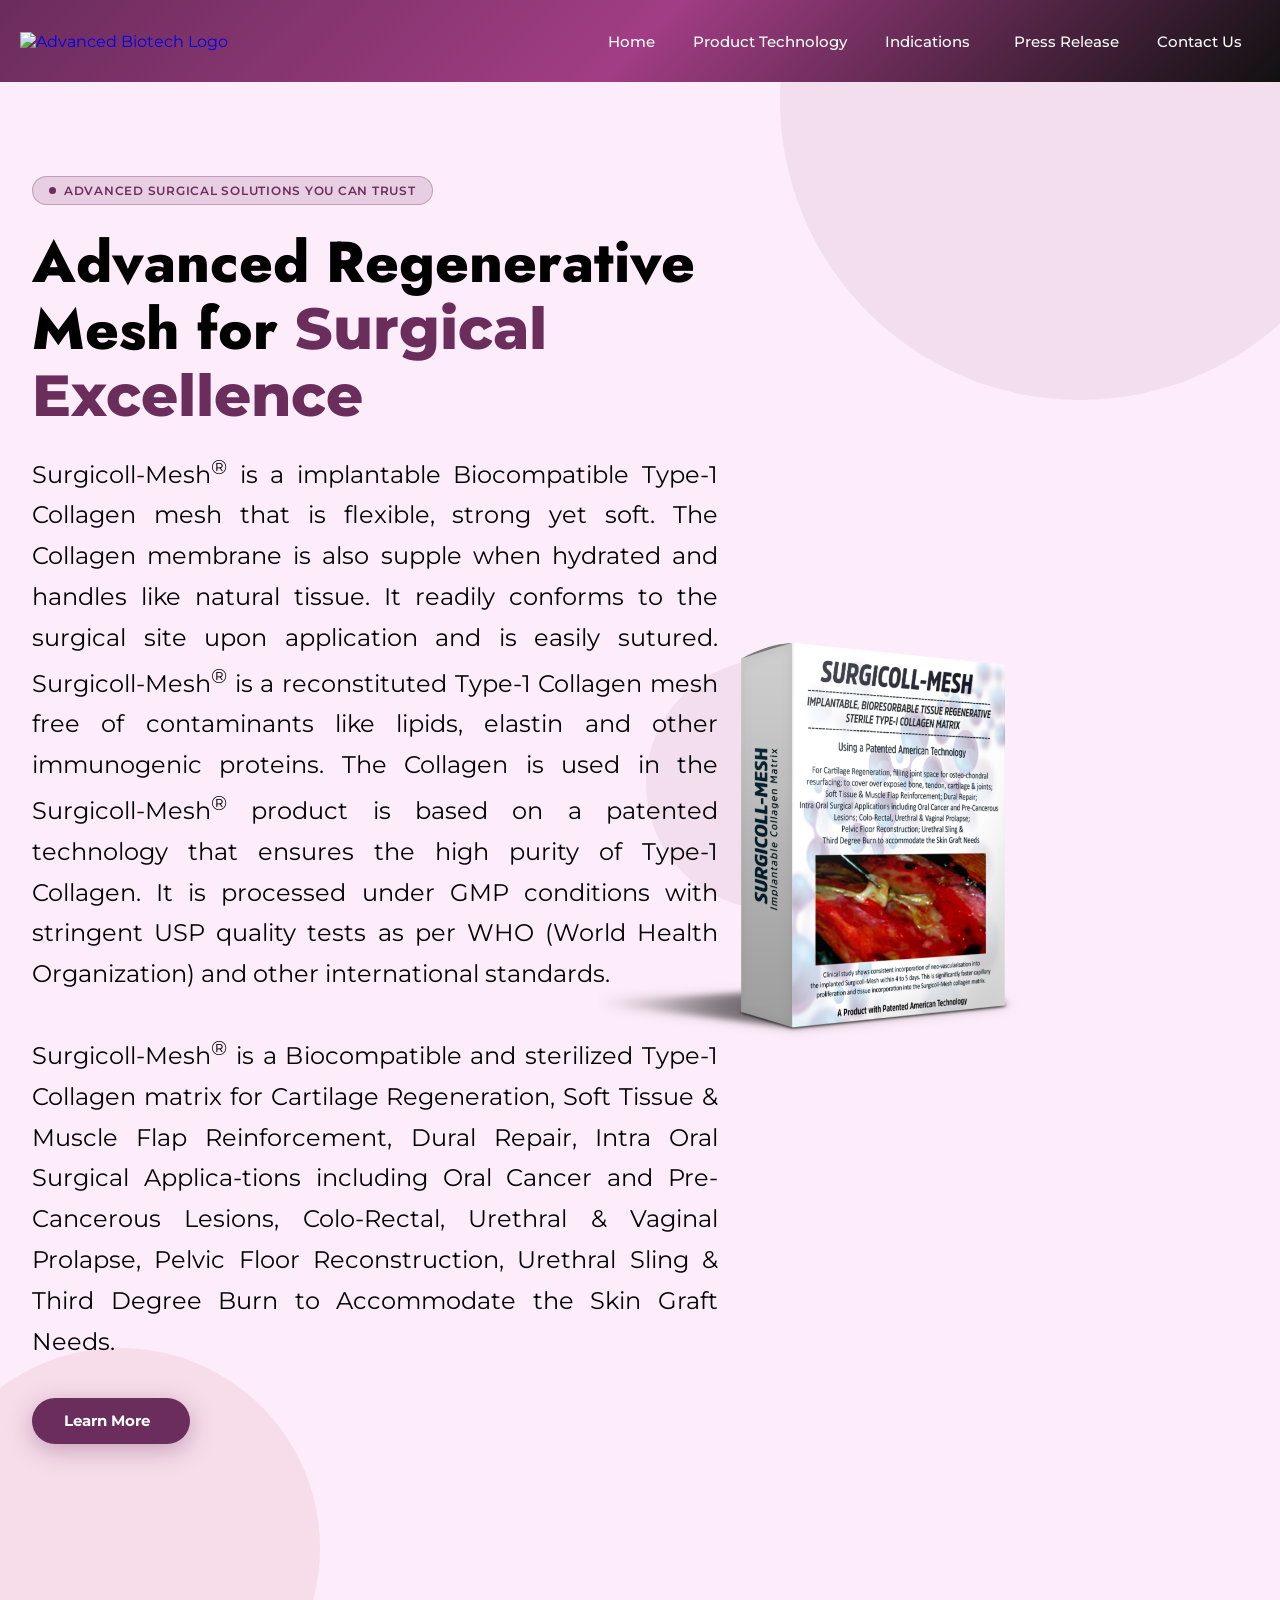
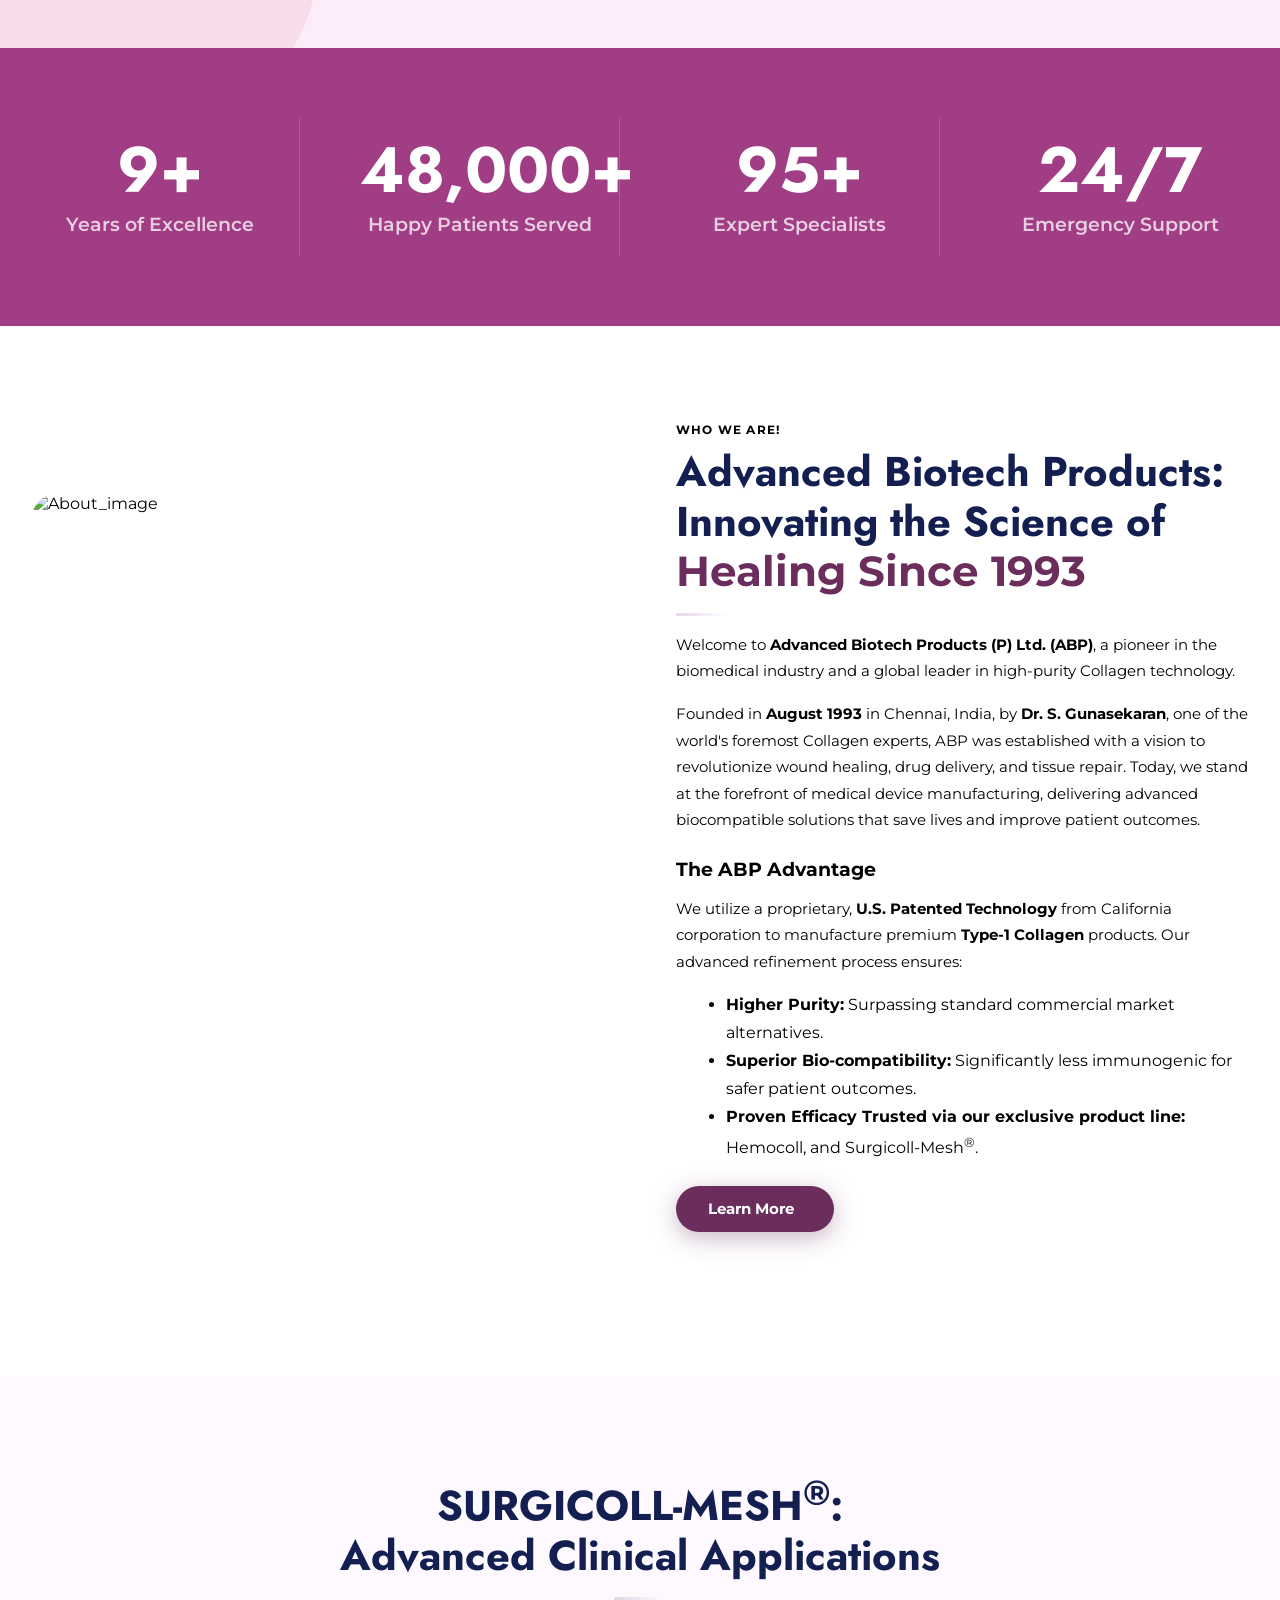
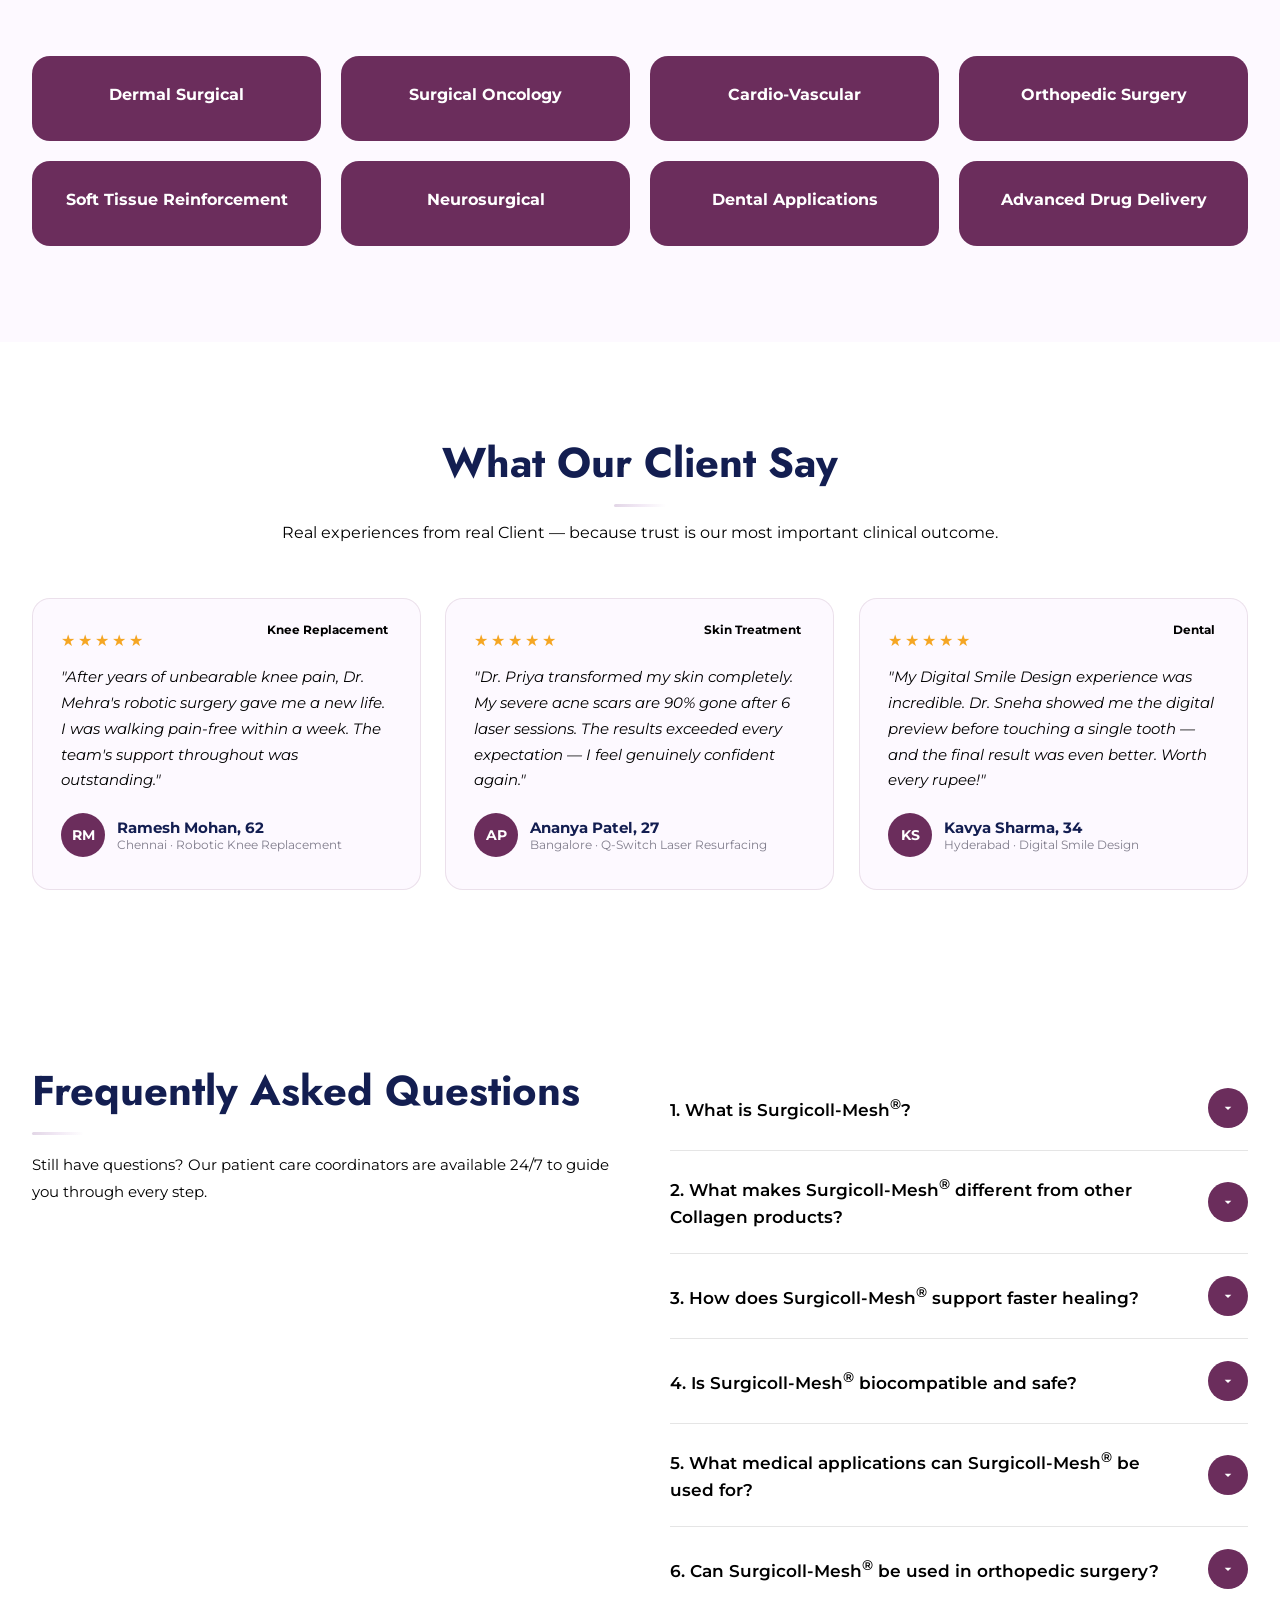
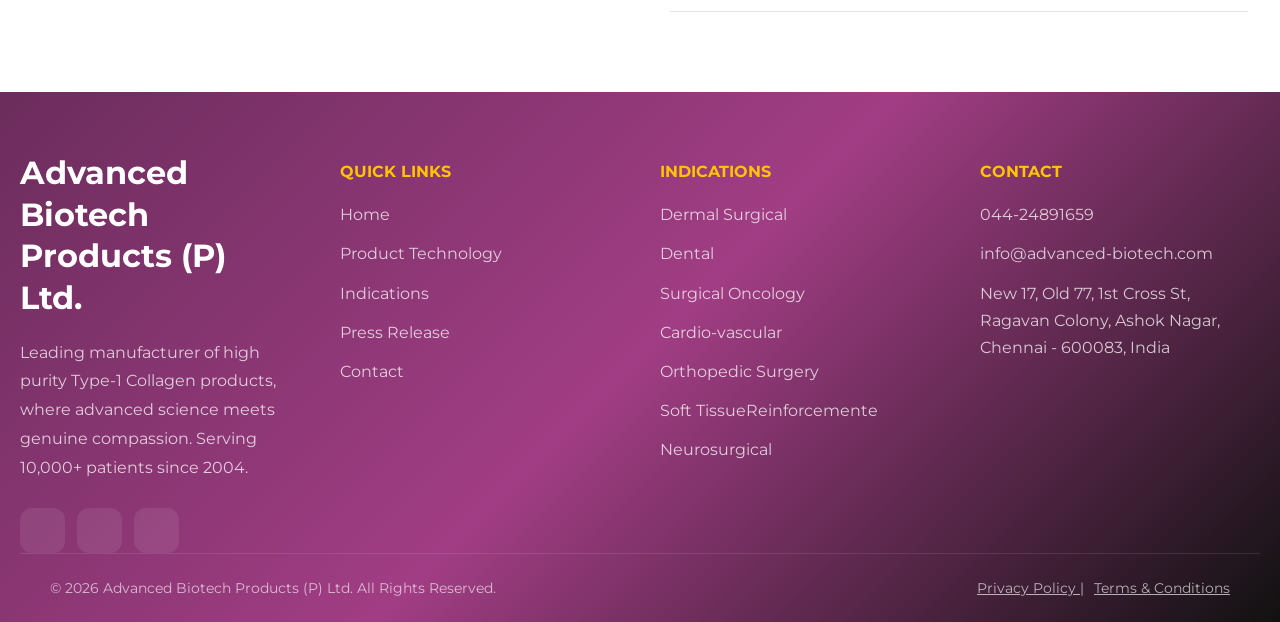
==== commit 83503e11: "Update nav and produc page" ====
--- a/index.html
+++ b/index.html
@@ -18,12 +18,17 @@
   <!--Header-->
   <div id="rs-header"></div>
   <script>
-    fetch("../page/nav.html")
-      .then(res => res.text())
-      .then(data => {
-        document.getElementById("rs-header").innerHTML = data;
-        initNavbar();
-      });</script>
+    fetch("./page/nav.html")
+  .then(res => {
+      if (!res.ok) throw new Error("Navbar not found");
+      return res.text();
+  })
+  .then(data => {
+      document.getElementById("rs-header").innerHTML = data;
+      initNavbar();
+  })
+  .catch(err => console.error(err));
+  </script>
   <!-- Hero -->
   <section id="hero">
     <div class="hero-bg-shapes">
@@ -309,7 +314,7 @@
           </button>
           <div class="faq-a">
             <div class="faq-content">
-              <p>Surgicoll-Mesh<sup>®</sup> is an implantable, bioresorbable, sterile Type-1 Collagen matrix designed to support tissue regeneration, wound healing, and surgical reconstruction. It is[...]
+                <p>Surgicoll-Mesh<sup>®</sup> is an implantable, bioresorbable, sterile Type-1 Collagen matrix designed to support tissue regeneration, wound healing, and surgical reconstruction. It is manufactured using patented high-purity Collagen technology for superior biocompatibility and clinical performance.</p>
             </div>
           </div>
         </div>
@@ -325,7 +330,7 @@
           </button>
           <div class="faq-a">
             <div class="faq-content">
-              <p>Unlike conventional Collagen products, Surgicoll-Mesh<sup>®</sup> contains ultra-pure Type-1 Collagen that is free from contaminants such as elastin, lipids, and immunogenic proteins[...]
+                <p>Unlike conventional Collagen products, Surgicoll-Mesh<sup>®</sup> contains ultra-pure Type-1 Collagen that is free from contaminants such as elastin, lipids, and immunogenic proteins. Its phosphorylated Collagen structure enhances cellular signaling and promotes faster tissue regeneration.</p>
             </div>
           </div>
         </div>
@@ -341,7 +346,7 @@
           </button>
           <div class="faq-a">
             <div class="faq-content">
-              <p>The phosphorylated Type-1 Collagen helps attract cells, improve cell communication, and stimulate tissue remodeling. Clinical observations have shown neo-vascularization and capillary[...]
+               <p>The phosphorylated Type-1 Collagen helps attract cells, improve cell communication, and stimulate tissue remodeling. Clinical observations have shown neo-vascularization and capillary formation within 4 to 5 days after application, supporting faster healing and tissue integration.</p>
             </div>
           </div>
         </div>
@@ -357,7 +362,7 @@
           </button>
           <div class="faq-a">
             <div class="faq-content">
-              <p>Yes. Surgicoll-Mesh<sup>®</sup> is highly biocompatible, non-immunogenic, and designed to integrate naturally with surrounding tissues. It is manufactured under stringent quality sta[...]
+                <p>Yes. Surgicoll-Mesh<sup>®</sup> is highly biocompatible, non-immunogenic, and designed to integrate naturally with surrounding tissues. It is manufactured under stringent quality standards and sterilized using ethylene oxide for safe clinical use.</p>
             </div>
           </div>
         </div>
@@ -373,7 +378,7 @@
           </button>
           <div class="faq-a">
             <div class="faq-content">
-              <p>Surgicoll-Mesh<sup>®</sup> is used in oral and maxillofacial surgery, burn care, diabetic ulcer treatment, orthopedic procedures, cartilage regeneration, hernia repair, pelvic floor [...]
+              <p>Surgicoll-Mesh<sup>®</sup> is used in oral and maxillofacial surgery, burn care, diabetic ulcer treatment, orthopedic procedures, cartilage regeneration, hernia repair, pelvic floor reconstruction, cardiovascular surgery, and neurosurgical applications such as dura repair and nerve wrapping.</p>
             </div>
           </div>
         </div>
@@ -389,7 +394,7 @@
           </button>
           <div class="faq-a">
             <div class="faq-content">
-              <p>Yes. It is suitable for osteochondral resurfacing, cartilage regeneration, tendon repair, rotator cuff reconstruction, Achilles tendon repair, and other orthopedic soft tissue applica[...]
+                <p>Yes. It is suitable for osteochondral resurfacing, cartilage regeneration, tendon repair, rotator cuff reconstruction, Achilles tendon repair, and other orthopedic soft tissue applications where tissue support and regeneration are required.</p>
             </div>
           </div>
         </div>
--- a/css/main.css
+++ b/css/main.css
@@ -192,7 +192,7 @@
 }
 
 .hero-sub {
-    font-size: 1.05rem;
+    font-size: 1.5rem;
     color: var(--text-dark);
     line-height: 1.7;
     margin-bottom: 36px;
@@ -421,7 +421,7 @@
 
 .services-grid {
     display: grid;
-    grid-template-columns: repeat(auto-fit,minmax(280px,1fr));
+    grid-template-columns: repeat(4,1fr);
     gap: 20px;
 }
 
@@ -714,7 +714,7 @@
     }
 
     .hero-sub {
-        font-size: 14px;
+        font-size: 0.9rem;
         text-align: left;
     }
 
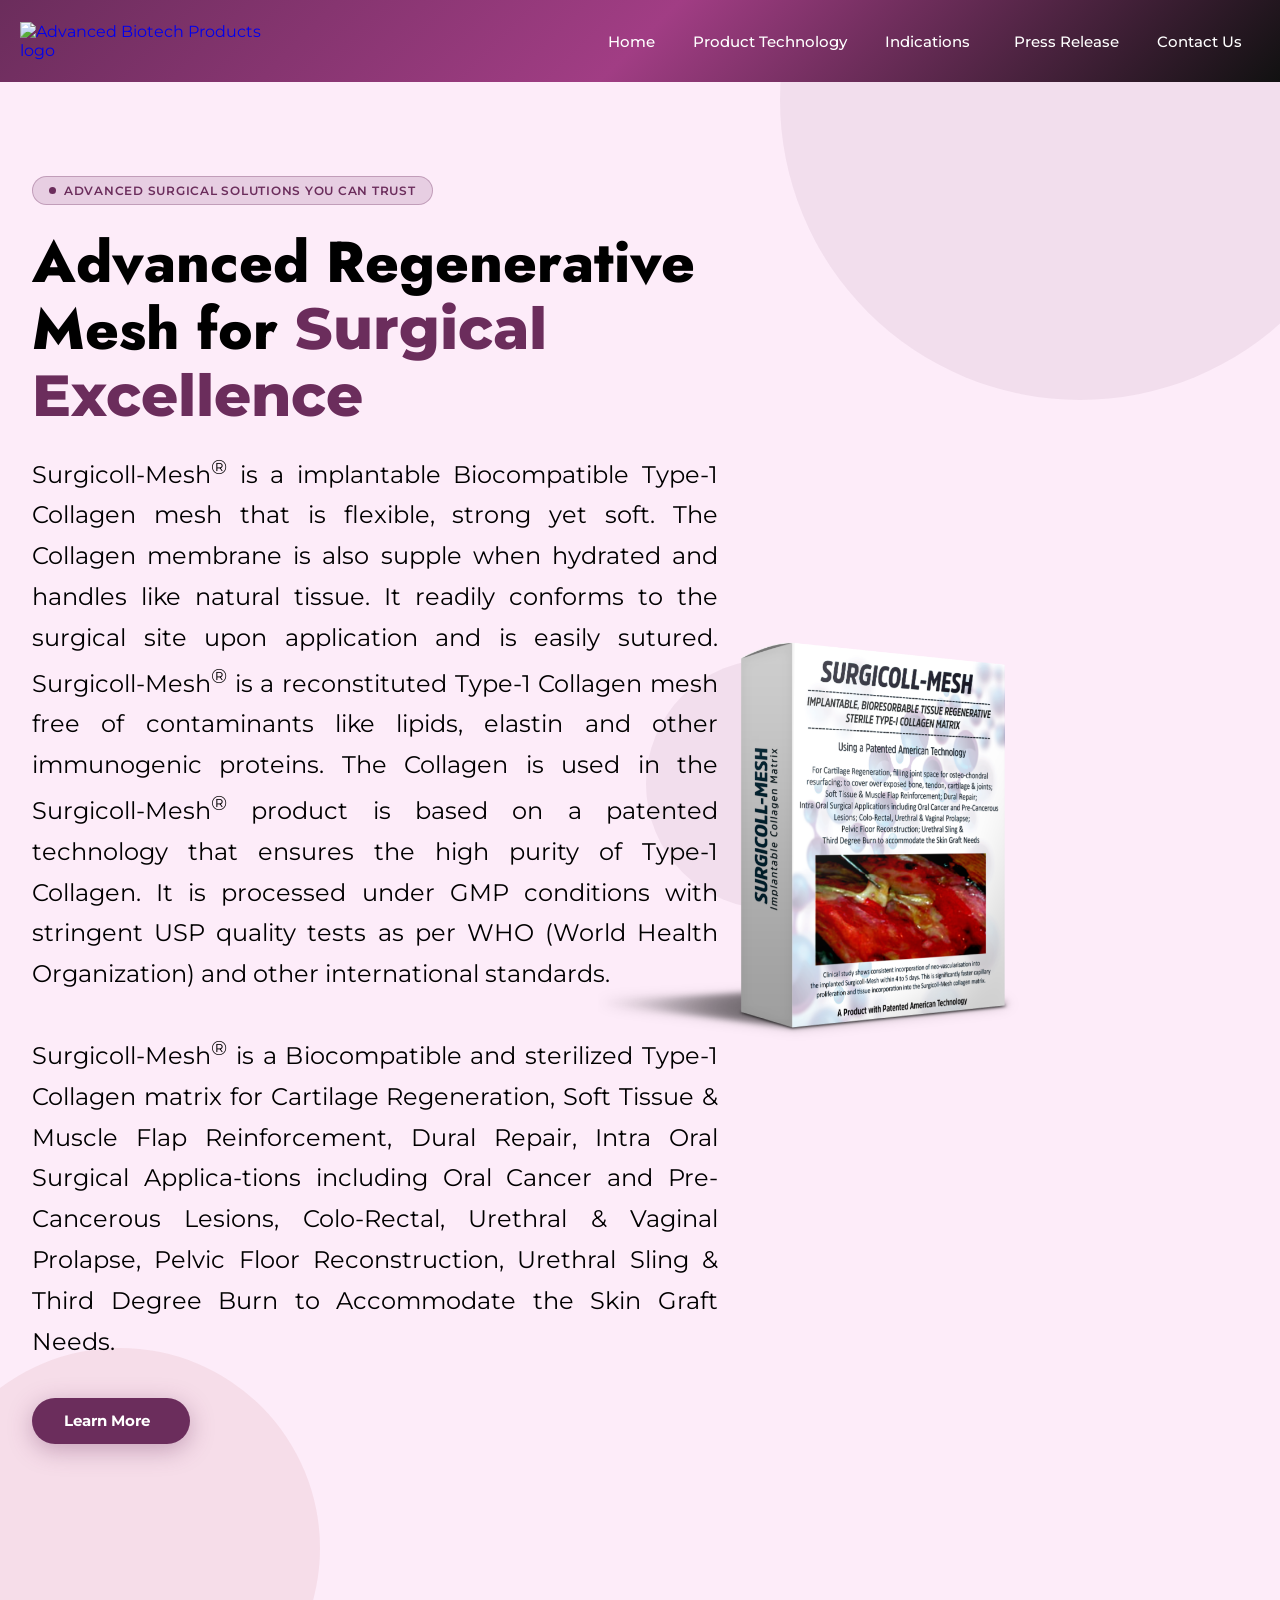
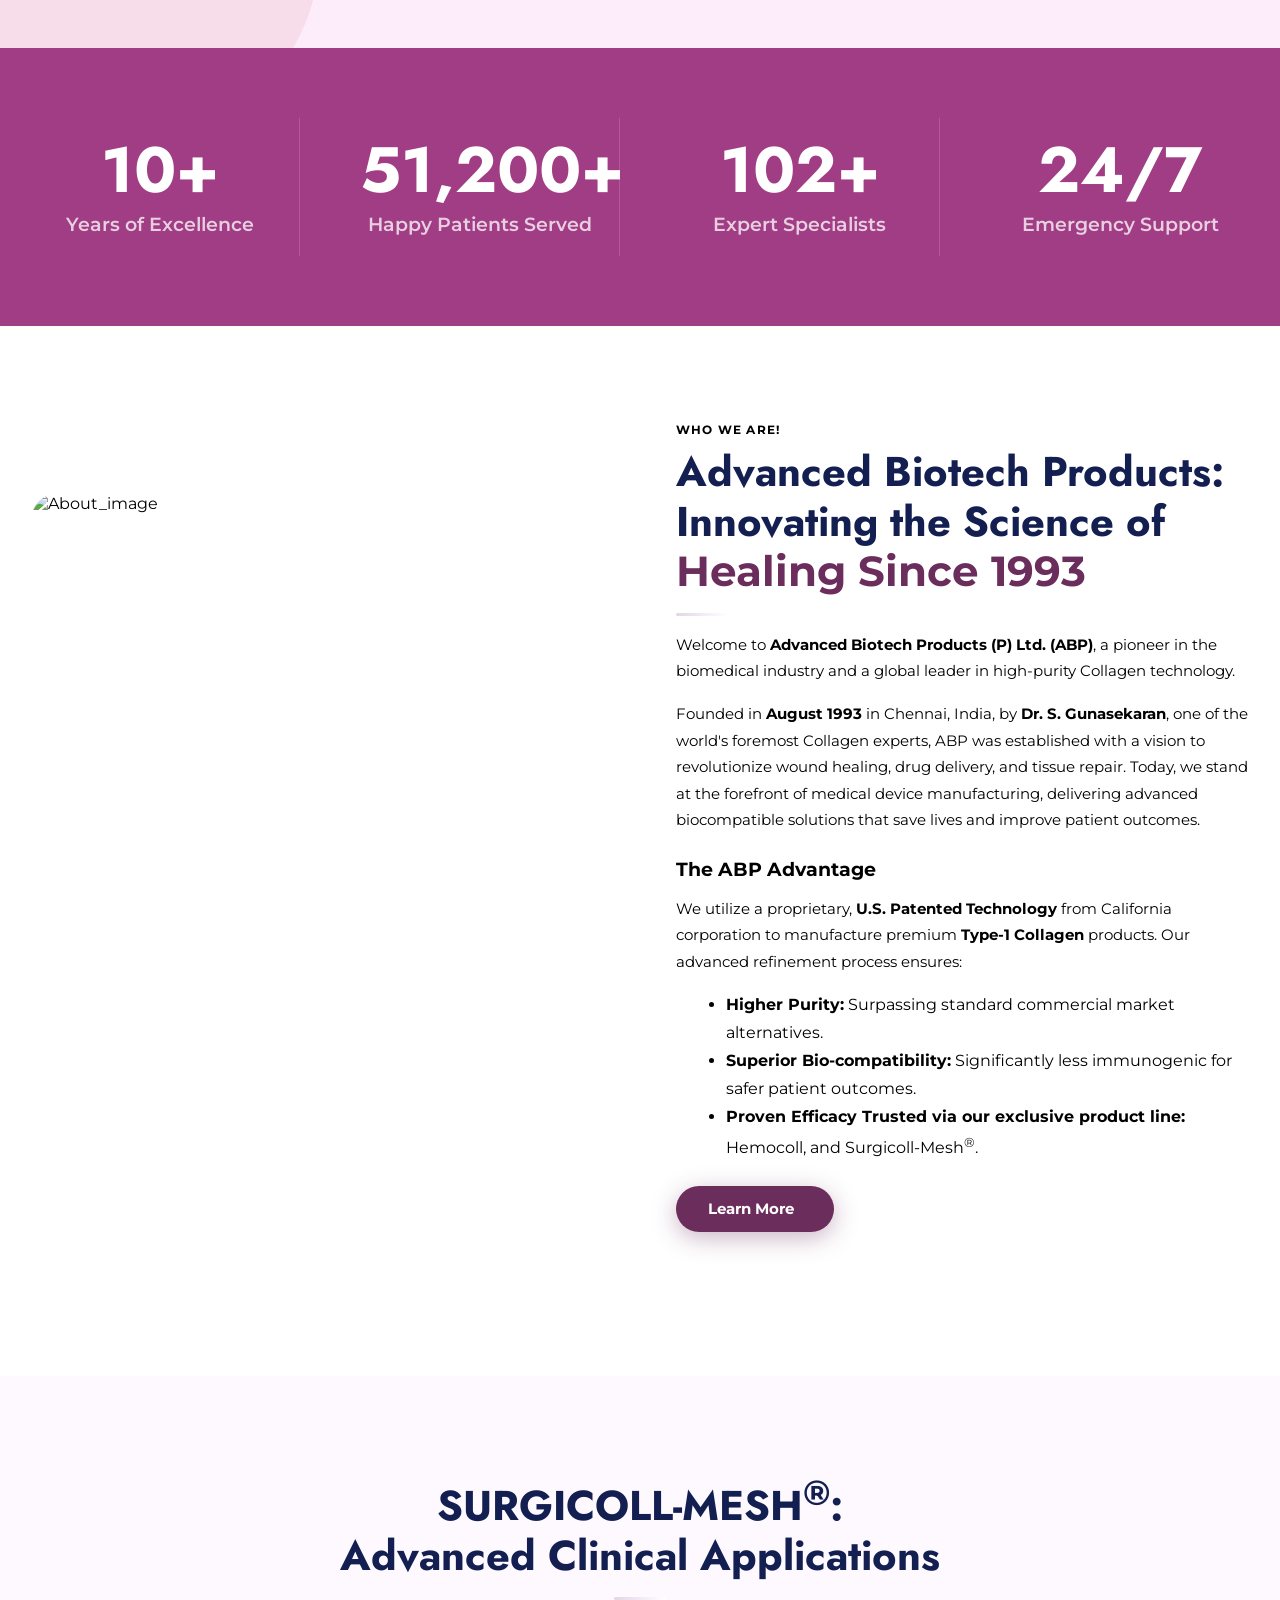
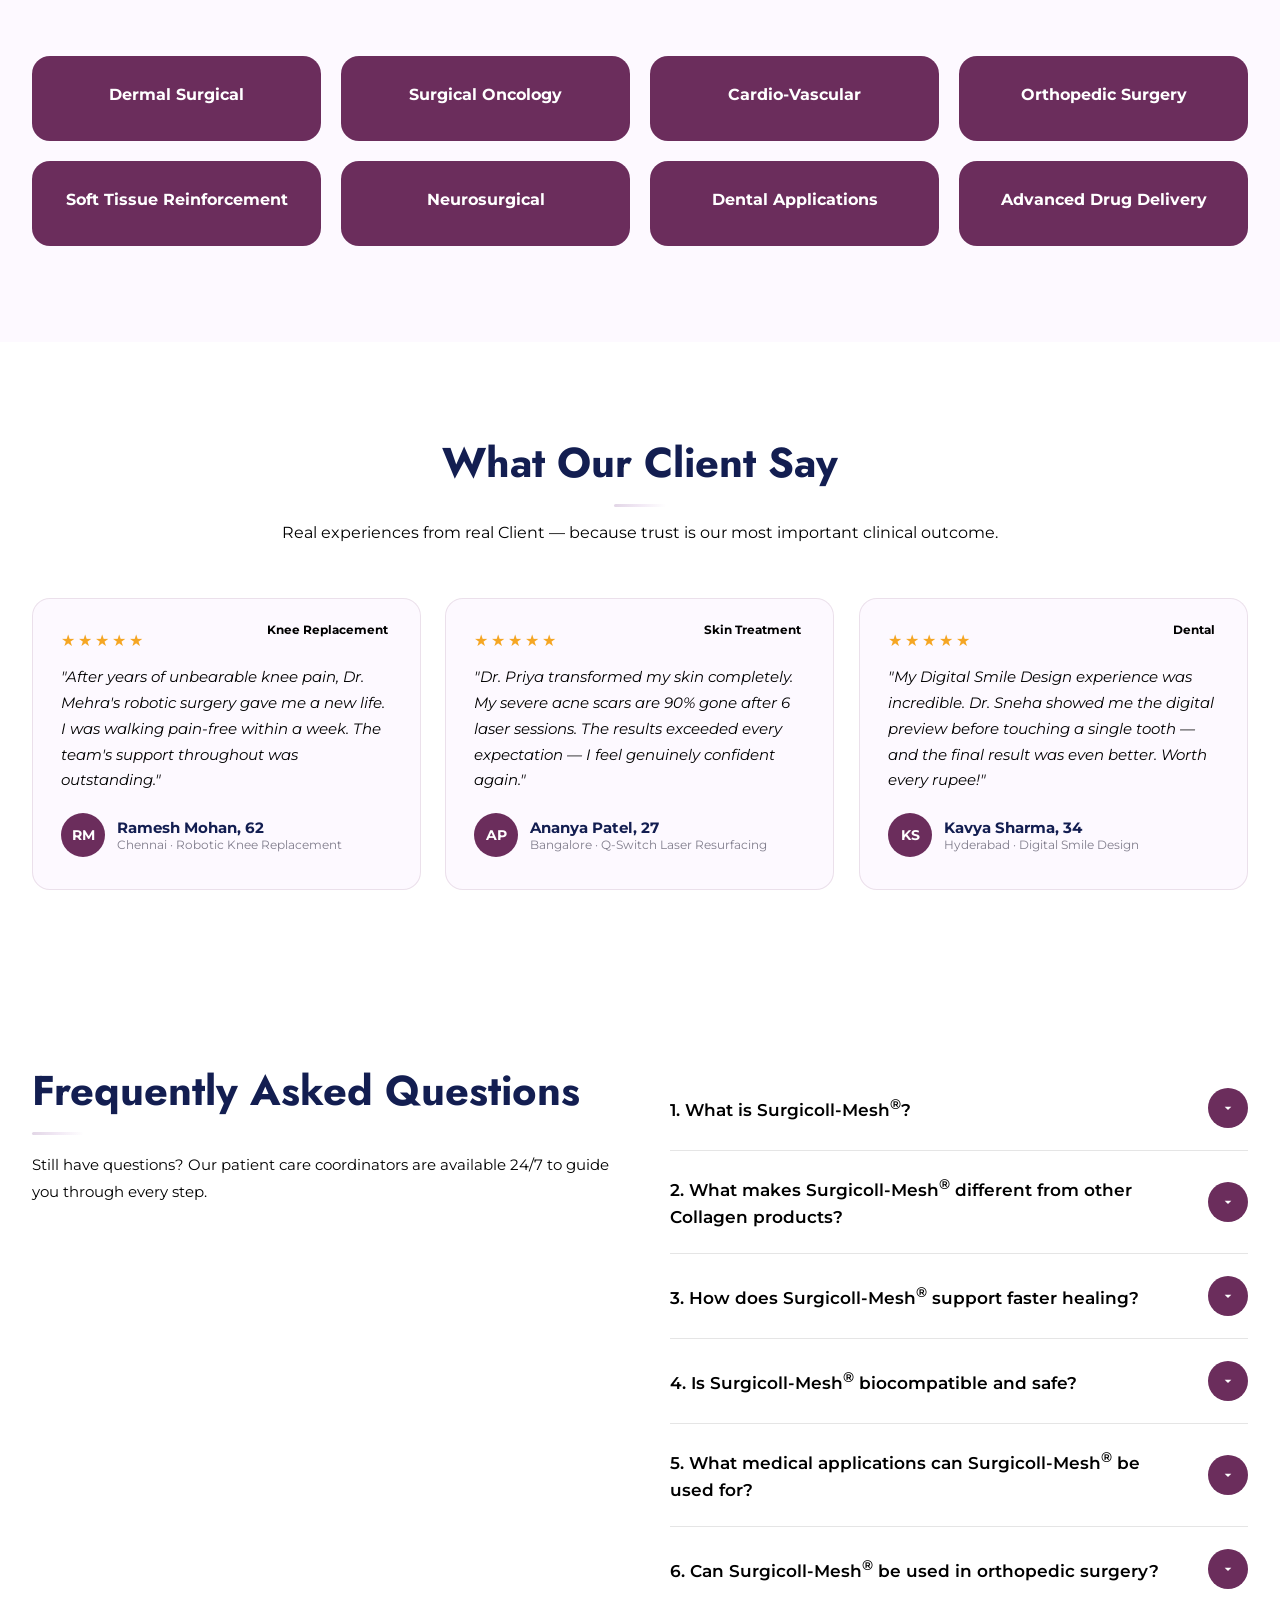
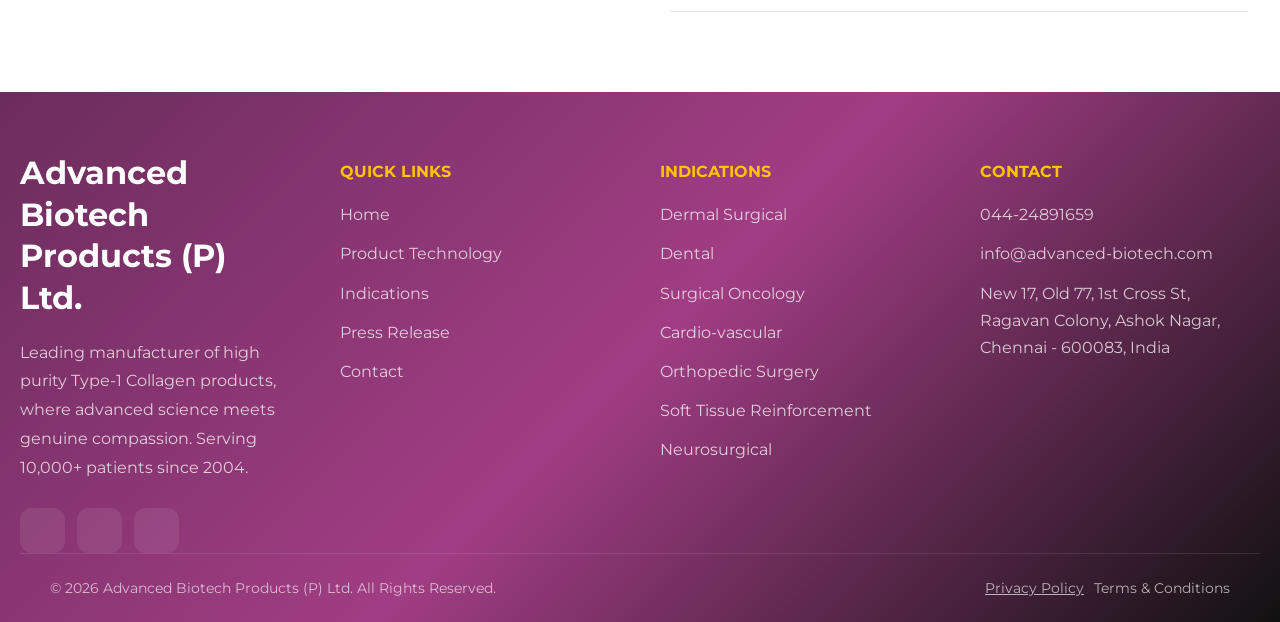
==== commit a818cb4e: "new git branch crerate name is sudhakar" ====
--- a/index.html
+++ b/index.html
@@ -5,6 +5,12 @@
   <meta charset="UTF-8">
   <meta name="viewport" content="width=device-width, initial-scale=1.0">
   <title>Home | Advanced Biotech Products Pvt Ltd</title>
+  <meta name="description" content="Advanced Biotech Products develops Surgicoll-Mesh, a high-purity Type-I collagen mesh for regenerative surgical reinforcement and tissue repair.">
+  <meta property="og:title" content="Home | Advanced Biotech Products Pvt Ltd">
+  <meta property="og:description" content="Advanced Biotech Products develops Surgicoll-Mesh, a high-purity Type-I collagen mesh for regenerative surgical reinforcement and tissue repair.">
+  <meta property="og:type" content="website">
+  <meta property="og:image" content="./home/Surgicoll-Mesh%20High%20Res%20Box.png">
+  <meta name="twitter:card" content="summary_large_image">
   <link rel="icon" href="./home/ABP-symbol.png" type="image/x-icon">
   <link rel="stylesheet" href="./css/nav_footer.css">
   <link rel="stylesheet" href="./css/main.css">
@@ -25,7 +31,7 @@
   })
   .then(data => {
       document.getElementById("rs-header").innerHTML = data;
-      initNavbar();
+      if (typeof initNavbar === "function") { initNavbar(); }
   })
   .catch(err => console.error(err));
   </script>
--- a/css/nav_footer.css
+++ b/css/nav_footer.css
@@ -166,6 +166,14 @@
 .mv-nav-link:hover {
     background: rgba(255, 255, 255, 0.12);
     color: var(--off-white);
+}
+
+.mv-nav-link:focus-visible,
+.mv-dropdown-link:focus-visible,
+.abpf-link:focus-visible,
+.abpf-policy:focus-visible {
+    outline: 3px solid #FFC400;
+    outline-offset: 3px;
 }
 
 /* DESKTOP DROPDOWN */
@@ -188,7 +196,8 @@
     border: 1px solid rgba(0, 0, 0, 0.05);
 }
 
-.mv-has-dropdown:hover .mv-dropdown-menu {
+.mv-has-dropdown:hover .mv-dropdown-menu,
+.mv-has-dropdown:focus-within .mv-dropdown-menu {
     opacity: 1;
     visibility: visible;
     transform: translateY(0);
@@ -221,9 +230,16 @@
     display: none;
     align-items: center;
     justify-content: center;
+    border: 0;
     border-radius: 12px;
+    background: transparent;
     cursor: pointer;
     transition: 0.3s ease;
+}
+
+.mv-mobile-toggle:focus-visible {
+    outline: 3px solid #FFC400;
+    outline-offset: 3px;
 }
 
 .mv-mobile-toggle i {
